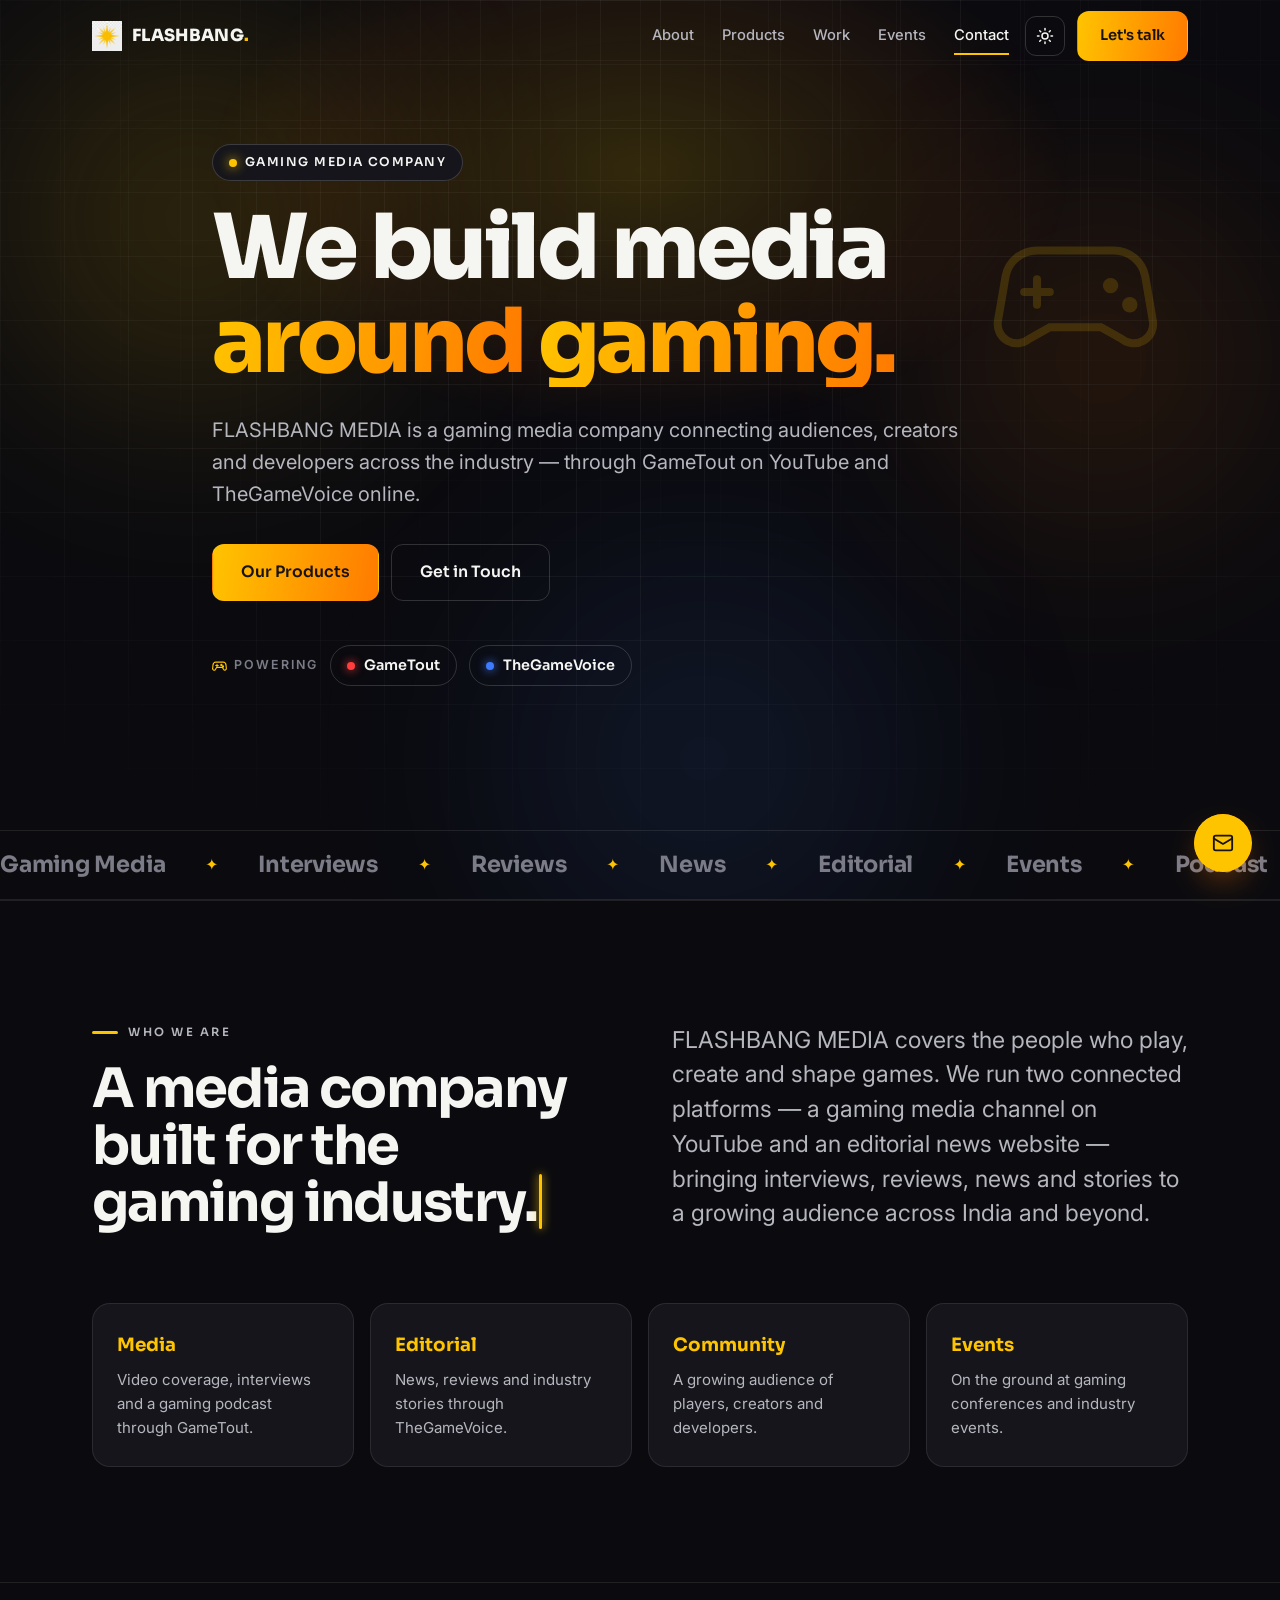
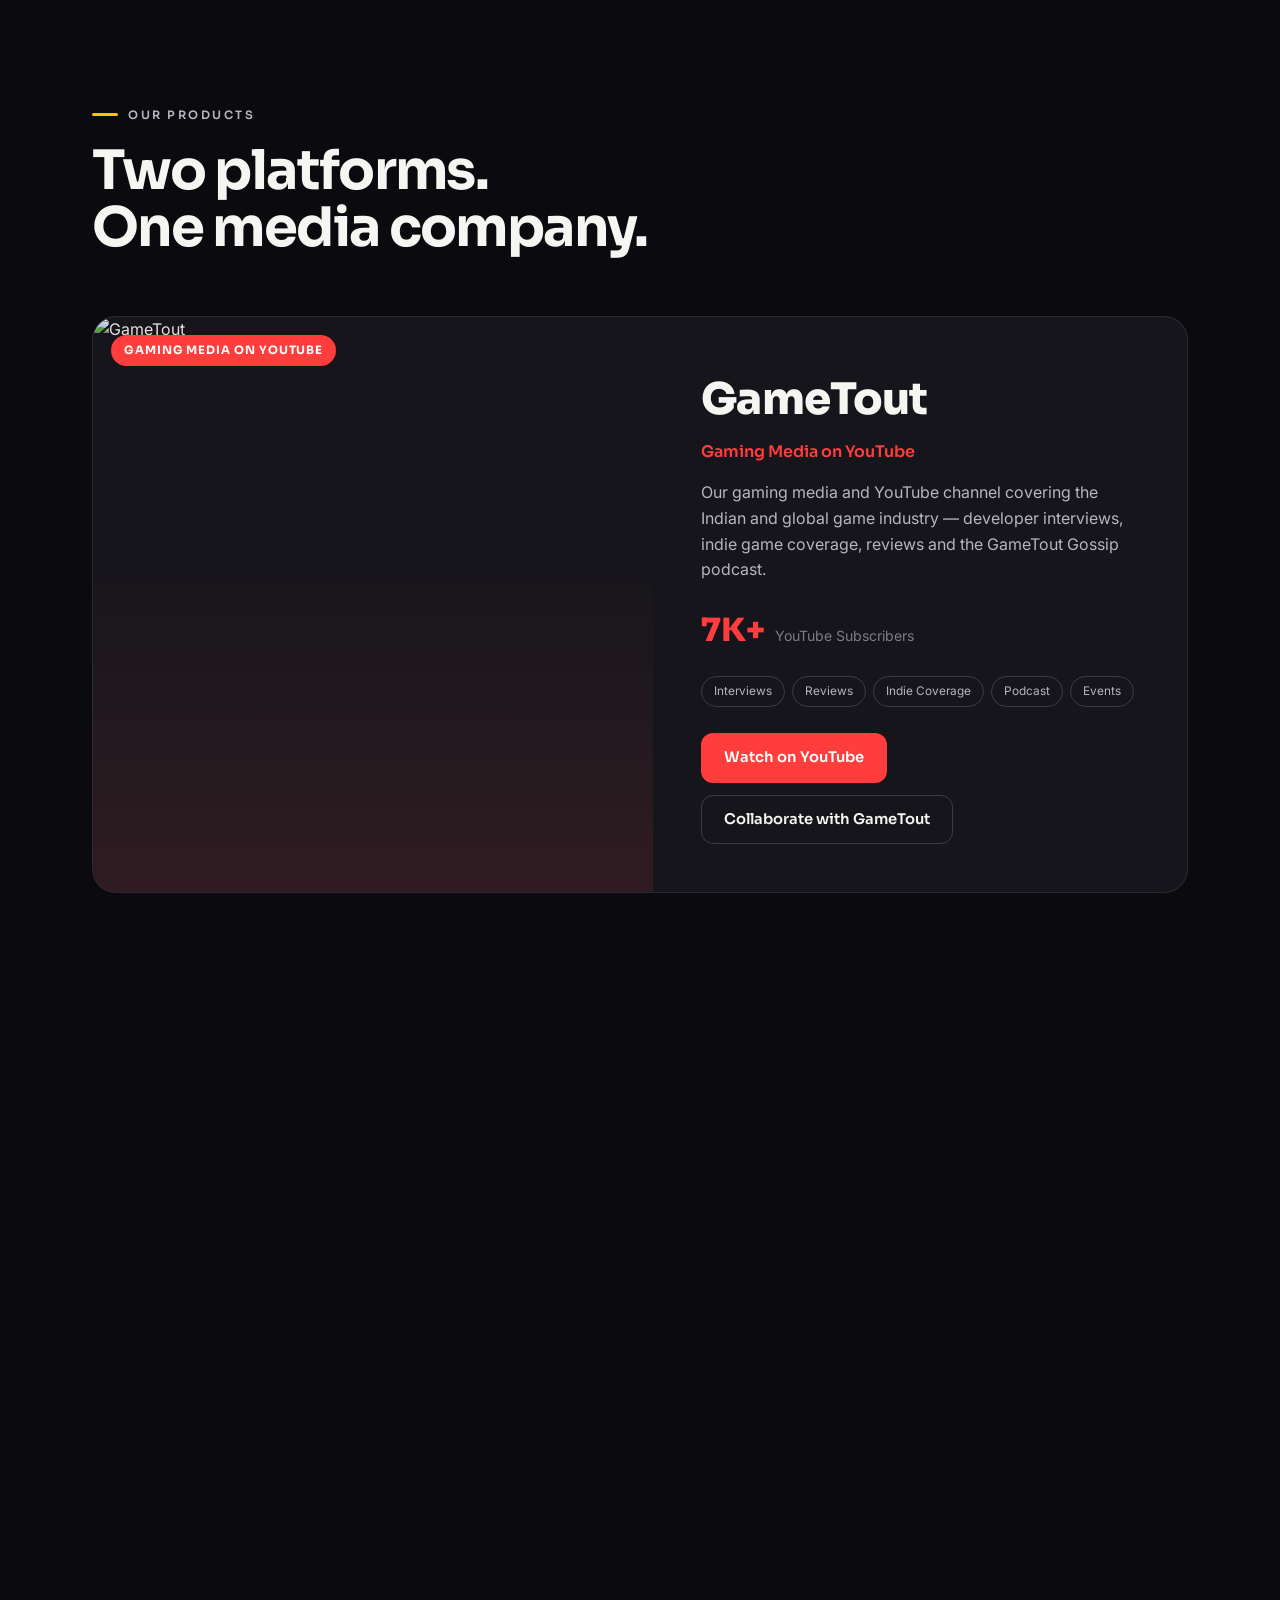
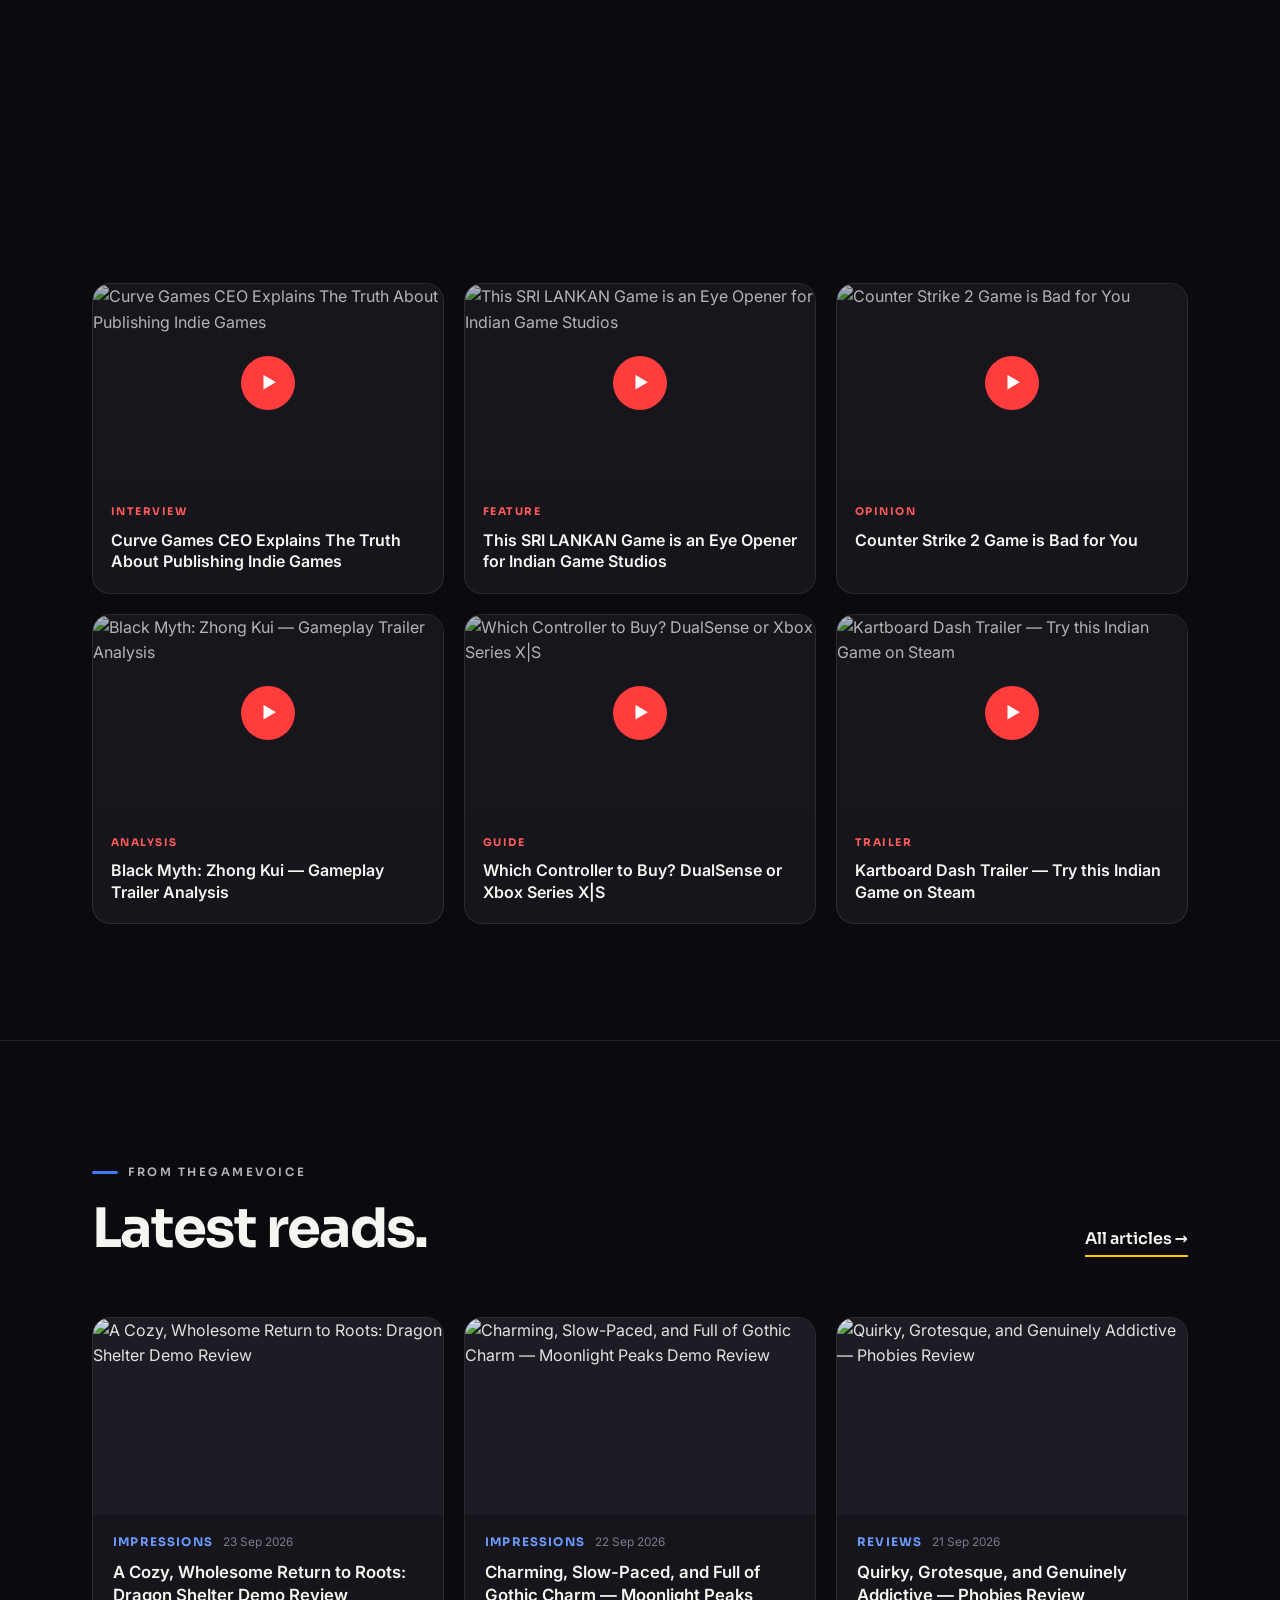
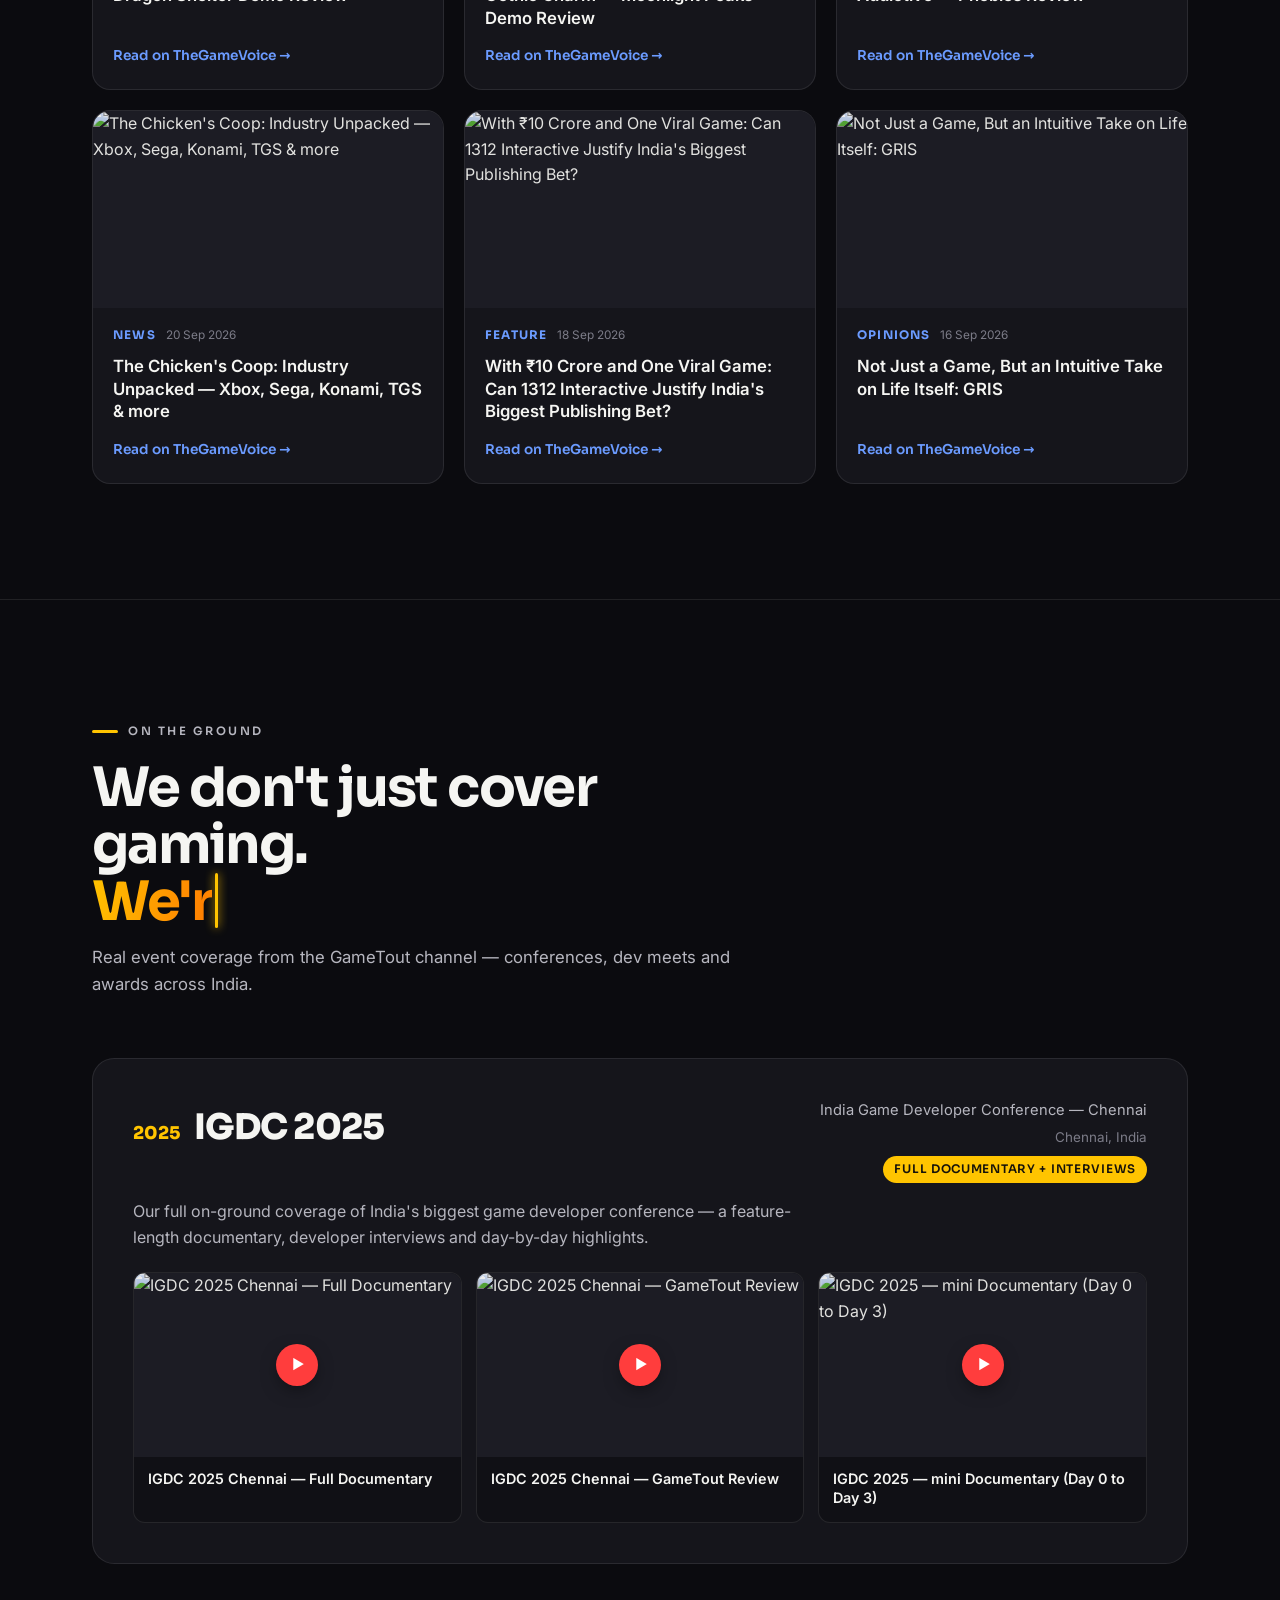
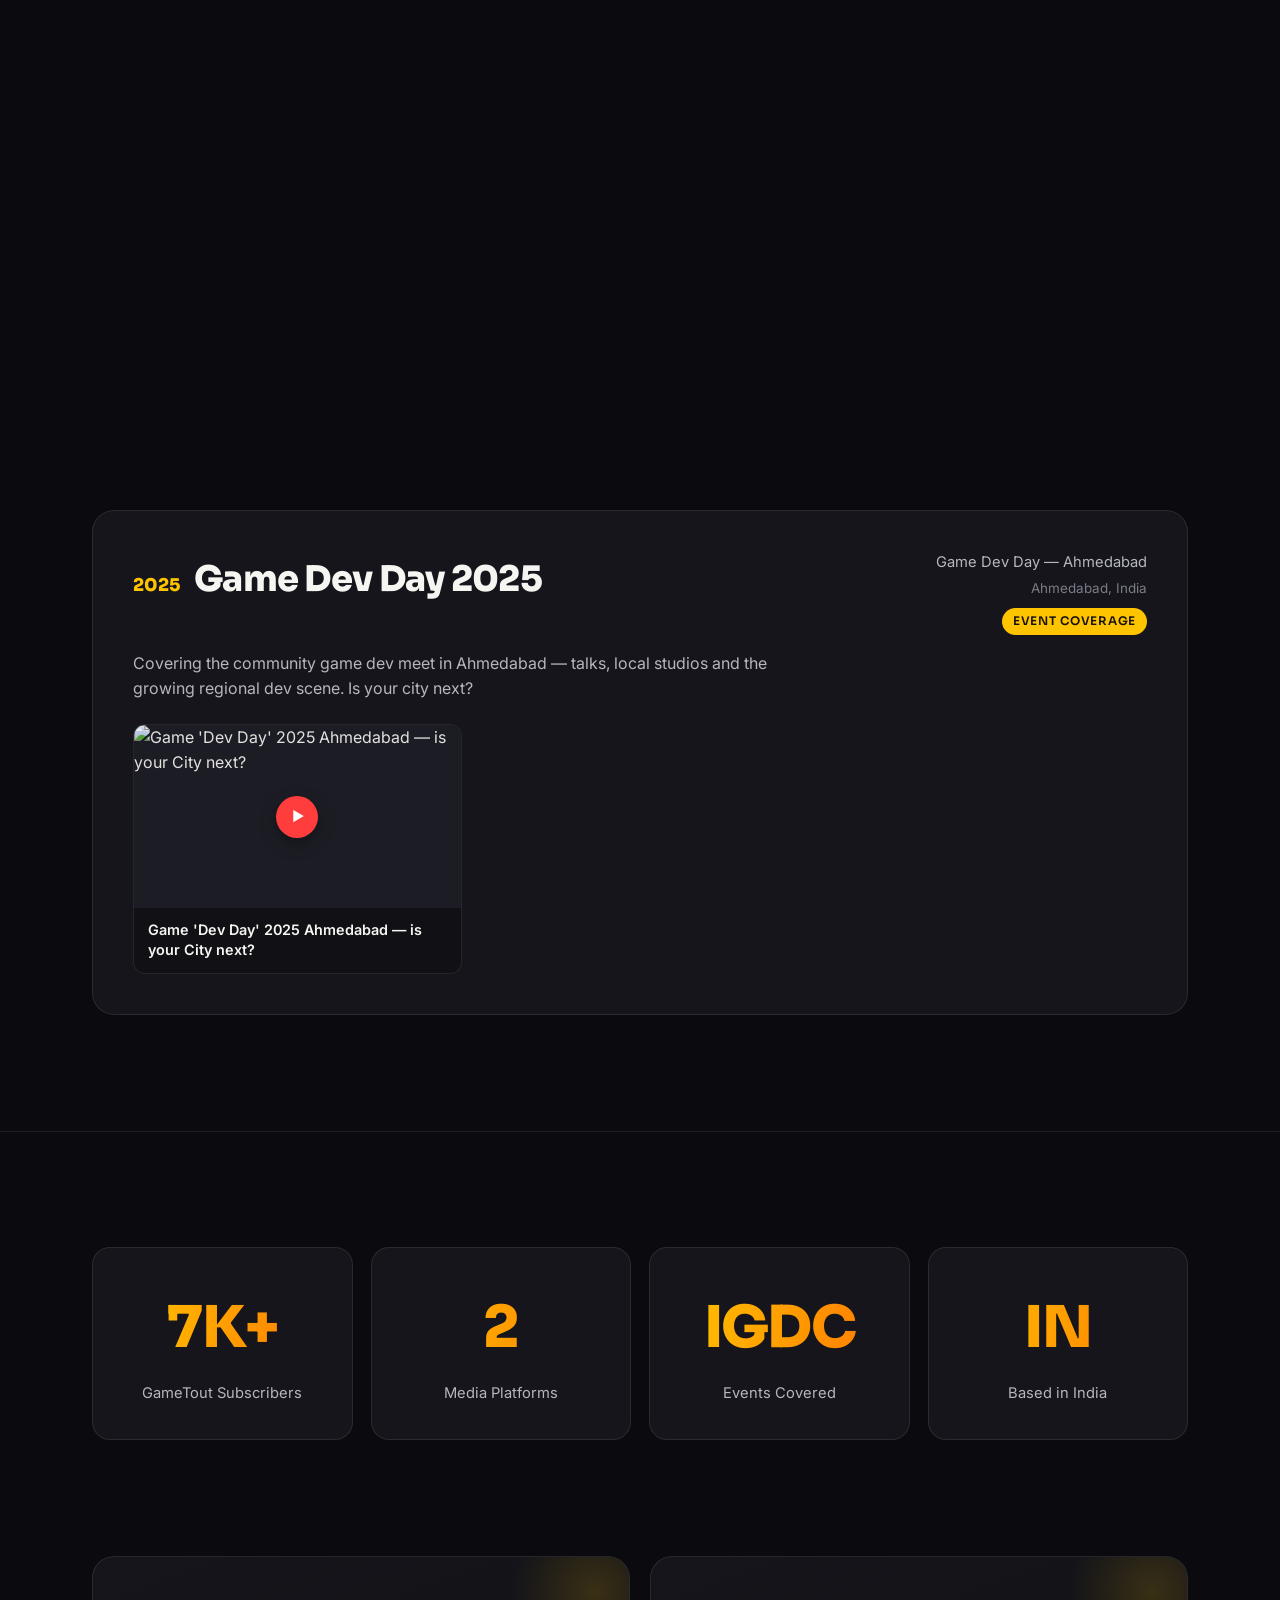
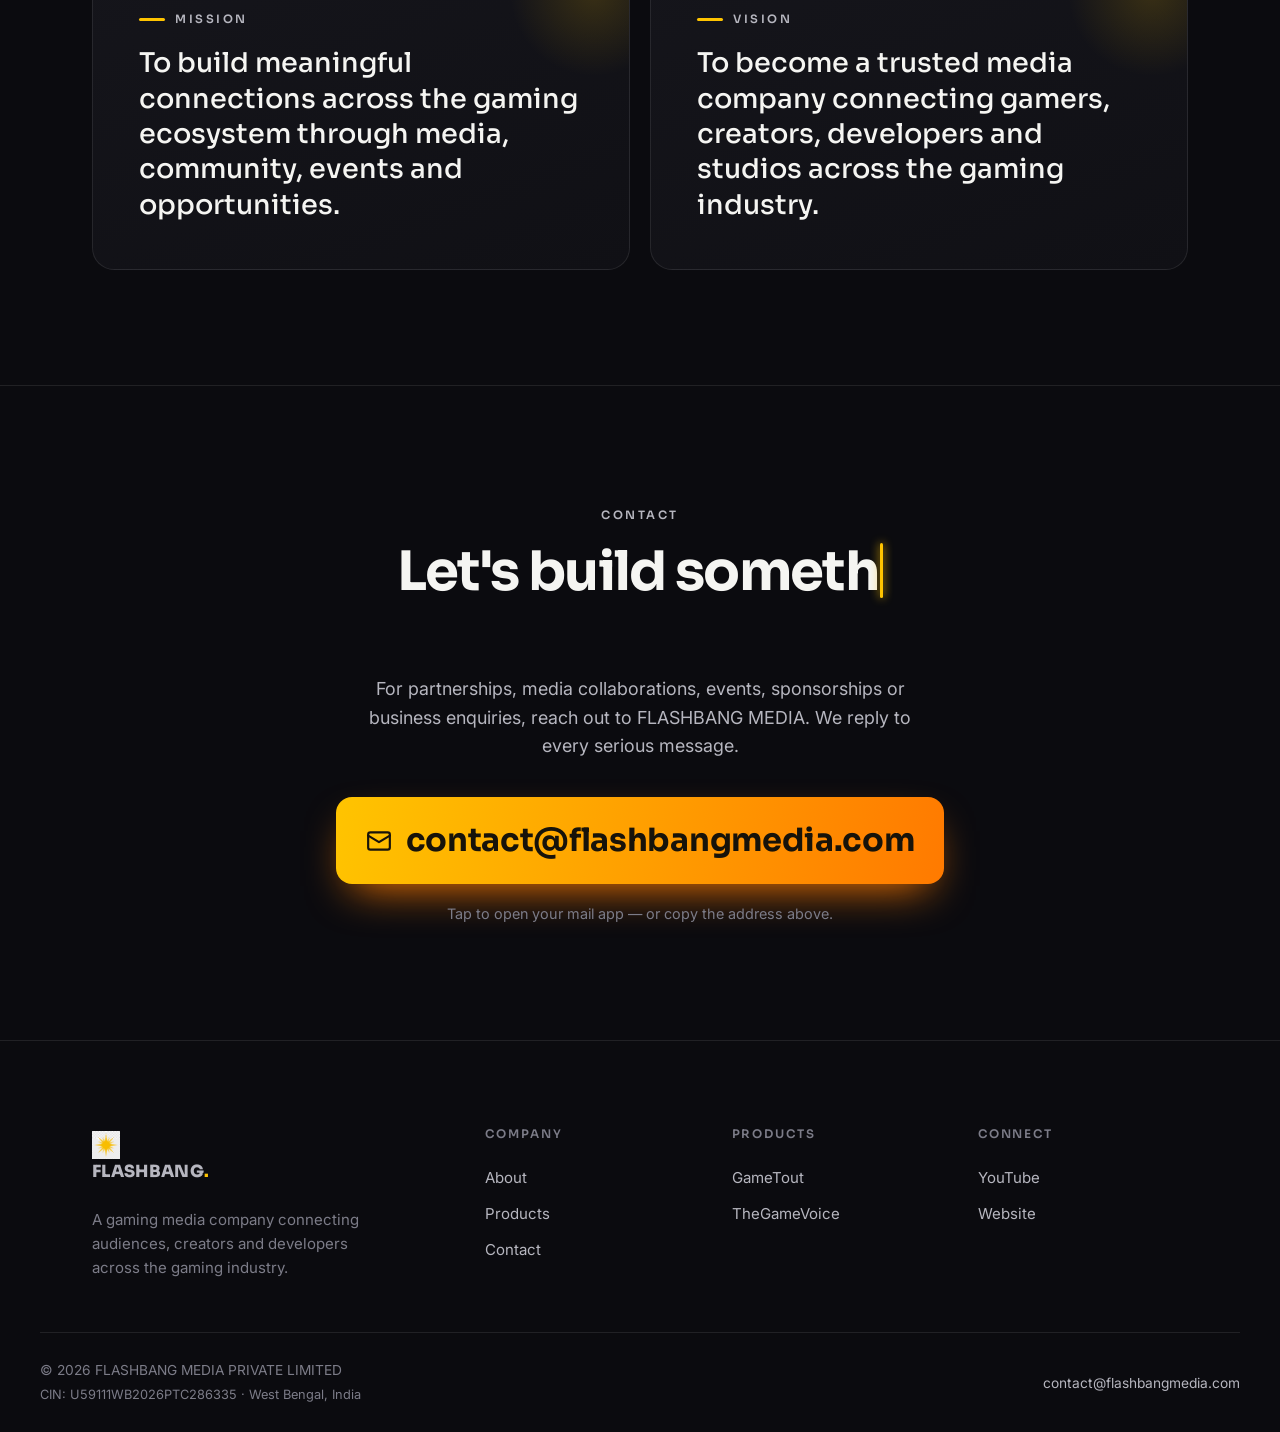
==== index.html @ a6f40d7c "Add cinematic gaming/movie-style scroll effects - Typewriter effect on section headings (retypes on " ====
<!DOCTYPE html>
<html lang="en">
<head>
  <meta charset="UTF-8" />
  <meta name="viewport" content="width=device-width, initial-scale=1.0" />
  <title>FLASHBANG MEDIA — A Gaming Media Company</title>
  <meta name="description" content="FLASHBANG MEDIA is a gaming media company connecting audiences, creators and developers through GameTout on YouTube and TheGameVoice online." />
  <meta name="theme-color" content="#0b0b0f" />
  <link rel="icon" type="image/png" href="assets/img/logo.png" />

  <meta property="og:type" content="website" />
  <meta property="og:site_name" content="FLASHBANG MEDIA" />
  <meta property="og:title" content="FLASHBANG MEDIA — A Gaming Media Company" />
  <meta property="og:description" content="Gaming media through GameTout on YouTube and TheGameVoice online." />
  <meta property="og:image" content="assets/img/hero.jpg" />
  <meta name="twitter:card" content="summary_large_image" />

  <link rel="preconnect" href="https://fonts.googleapis.com" />
  <link rel="preconnect" href="https://fonts.gstatic.com" crossorigin />
  <link href="https://fonts.googleapis.com/css2?family=Sora:wght@400;500;600;700;800&family=Inter:wght@400;500;600&display=swap" rel="stylesheet" />

  <link rel="stylesheet" href="assets/css/style.css" />
  <script>
    (function () {
      try {
        var t = localStorage.getItem("fb-theme") || "dark";
        document.documentElement.setAttribute("data-theme", t);
      } catch (e) { document.documentElement.setAttribute("data-theme", "dark"); }
    })();
  </script>

  <script type="application/ld+json">
  {
    "@context": "https://schema.org",
    "@type": "Organization",
    "name": "FLASHBANG MEDIA PRIVATE LIMITED",
    "alternateName": "FLASHBANG MEDIA",
    "url": "https://flashbangmedia.com",
    "email": "contact@flashbangmedia.com",
    "logo": "assets/img/logo.png",
    "description": "FLASHBANG MEDIA is a gaming media company operating GameTout on YouTube and TheGameVoice online.",
    "sameAs": ["https://www.youtube.com/@GameTout", "https://thegamevoice.com"],
    "address": { "@type": "PostalAddress", "addressRegion": "West Bengal", "addressCountry": "IN" }
  }
  </script>
</head>
<body>
  <a class="skip-link" href="#main">Skip to content</a>

  <!-- Animated aurora background (pure CSS, behind all content) -->
  <div class="bg-fx" aria-hidden="true">
    <span class="bg-fx__blob b1"></span>
    <span class="bg-fx__blob b2"></span>
    <span class="bg-fx__blob b3"></span>
    <span class="bg-fx__grid"></span>
  </div>

  <!-- ===================== NAV ===================== -->
  <header class="nav" id="nav">
    <div class="container nav__inner">
      <a class="brand" href="#top" aria-label="FLASHBANG MEDIA home">
        <img src="assets/img/logo.png" alt="" class="brand__mark" width="30" height="30" />
        <span class="brand__name">FLASHBANG<span class="brand__dot">.</span></span>
      </a>
      <nav class="nav__links" aria-label="Primary">
        <a href="#about">About</a>
        <a href="#products">Products</a>
        <a href="#work">Work</a>
        <a href="#events">Events</a>
        <a href="#contact">Contact</a>
      </nav>
      <div class="nav__right">
        <button class="theme-toggle" id="themeToggle" aria-label="Toggle theme">
          <svg class="icon-moon" viewBox="0 0 24 24" fill="none" stroke="currentColor" stroke-width="2" stroke-linecap="round" stroke-linejoin="round"><path d="M21 12.79A9 9 0 1 1 11.21 3 7 7 0 0 0 21 12.79z"/></svg>
          <svg class="icon-sun" viewBox="0 0 24 24" fill="none" stroke="currentColor" stroke-width="2" stroke-linecap="round" stroke-linejoin="round"><circle cx="12" cy="12" r="4"/><path d="M12 2v2M12 20v2M4.93 4.93l1.41 1.41M17.66 17.66l1.41 1.41M2 12h2M20 12h2M6.34 17.66l-1.41 1.41M19.07 4.93l-1.41 1.41"/></svg>
        </button>
        <a href="#contact" class="btn btn--accent nav__cta">Let's talk</a>
        <button class="nav__toggle" id="navToggle" aria-label="Open menu" aria-expanded="false" aria-controls="mobileMenu">
          <span></span><span></span><span></span>
        </button>
      </div>
    </div>
    <div class="mobile-menu" id="mobileMenu" hidden>
      <a href="#about">About</a>
      <a href="#products">Products</a>
      <a href="#work">Work</a>
      <a href="#events">Events</a>
      <a href="#contact">Contact</a>
      <a href="#contact" class="btn btn--accent">Let's talk</a>
    </div>
  </header>

  <span id="top"></span>
  <main id="main">
    <!-- ===================== HERO ===================== -->
    <section class="hero" id="hero">
      <div class="hero__grid-lines" aria-hidden="true"></div>
      <div class="hero__glow" aria-hidden="true"></div>
      <svg class="hero__pad" viewBox="0 0 64 64" fill="none" aria-hidden="true">
        <path d="M20 22h24a10 10 0 0 1 9.8 8l2.4 14a6 6 0 0 1-9.8 5.6L40 46H24l-6.4 3.6A6 6 0 0 1 7.8 44l2.4-14A10 10 0 0 1 20 22Z" stroke="currentColor" stroke-width="2.5"/>
        <path d="M20 31v8M16 35h8" stroke="currentColor" stroke-width="2.5" stroke-linecap="round"/>
        <circle cx="43" cy="33" r="2.4" fill="currentColor"/>
        <circle cx="49" cy="39" r="2.4" fill="currentColor"/>
      </svg>
      <div class="container hero__content">
        <span class="pill reveal" id="heroKicker"></span>
        <h1 class="hero__title">
          <span id="heroLead"></span> <span class="grad" id="heroAccent"></span>
        </h1>
        <p class="hero__subtitle reveal" id="heroSubtitle"></p>
        <div class="hero__actions reveal">
          <a class="btn btn--accent btn--lg" id="heroPrimary"></a>
          <a class="btn btn--ghost btn--lg" id="heroSecondary"></a>
        </div>
        <div class="hero__logos reveal">
          <span class="hero__logos-label">
            <svg viewBox="0 0 24 24" width="15" height="15" fill="none" stroke="currentColor" stroke-width="1.8" stroke-linecap="round" stroke-linejoin="round" aria-hidden="true"><path d="M6 12h4M8 10v4"/><circle cx="15" cy="11" r="1"/><circle cx="17.5" cy="13.5" r="1"/><path d="M17.5 6.5a5.5 5.5 0 0 1 5 5.4l.4 4.8a2.4 2.4 0 0 1-4.2 1.8L16.5 15h-9l-2.2 3.5A2.4 2.4 0 0 1 1 16.7l.5-4.8a5.5 5.5 0 0 1 5-5.4Z"/></svg>
            Powering</span>
          <span class="hero__logo-chip" data-c="#ff3d3d">GameTout</span>
          <span class="hero__logo-chip" data-c="#3d7bff">TheGameVoice</span>
        </div>
      </div>
      <div class="marquee" id="marquee" aria-hidden="true"></div>
    </section>

    <!-- ===================== ABOUT ===================== -->
    <section class="section about" id="about">
      <div class="container">
        <div class="about__top">
          <div class="reveal">
            <span class="eyebrow">Who we are</span>
            <h2 class="h-lg" id="aboutTitle"></h2>
          </div>
          <p class="about__lead reveal" id="aboutBody"></p>
        </div>
        <div class="about__points" id="aboutPoints"></div>
      </div>
    </section>

    <!-- ===================== PRODUCTS ===================== -->
    <section class="section products" id="products">
      <div class="container">
        <div class="section-head reveal">
          <span class="eyebrow">Our products</span>
          <h2 class="h-lg">Two platforms.<br />One media company.</h2>
        </div>
        <div class="prod-list" id="prodList"></div>
      </div>
    </section>

    <!-- ===================== WORK: VIDEOS ===================== -->
    <section class="section work" id="work">
      <div class="container">
        <div class="section-head section-head--row reveal">
          <div>
            <span class="eyebrow" style="--e:#ff3d3d">From GameTout</span>
            <h2 class="h-lg">On the channel.</h2>
          </div>
          <a class="link-arrow" href="https://www.youtube.com/@GameTout" target="_blank" rel="noopener">All videos →</a>
        </div>
        <div class="video-grid" id="videoGrid"></div>
      </div>
    </section>

    <!-- ===================== WORK: ARTICLES ===================== -->
    <section class="section work work--articles">
      <div class="container">
        <div class="section-head section-head--row reveal">
          <div>
            <span class="eyebrow" style="--e:#3d7bff">From TheGameVoice</span>
            <h2 class="h-lg">Latest reads.</h2>
          </div>
          <a class="link-arrow" href="https://thegamevoice.com" target="_blank" rel="noopener">All articles →</a>
        </div>
        <div class="article-grid" id="articleGrid"></div>
      </div>
    </section>

    <!-- ===================== EVENTS ===================== -->
    <section class="section events" id="events">
      <div class="container">
        <div class="section-head reveal">
          <span class="eyebrow" style="--e:#ffc400">On the ground</span>
          <h2 class="h-lg">We don't just cover gaming.<br /><span class="grad">We're there.</span></h2>
          <p class="section-head__sub">Real event coverage from the GameTout channel — conferences, dev meets and awards across India.</p>
        </div>
        <div class="events__list" id="eventsList"></div>
      </div>
    </section>

    <!-- ===================== STATS ===================== -->
    <section class="section stats" id="stats">
      <div class="container">
        <div class="stats__grid" id="statsGrid"></div>
      </div>
    </section>

    <!-- ===================== MISSION / VISION ===================== -->
    <section class="section mv-sec">
      <div class="container mv">
        <div class="mv__card reveal">
          <span class="eyebrow">Mission</span>
          <p id="mission"></p>
        </div>
        <div class="mv__card reveal">
          <span class="eyebrow">Vision</span>
          <p id="vision"></p>
        </div>
      </div>
    </section>

    <!-- ===================== CONTACT ===================== -->
    <section class="section contact" id="contact">
      <div class="container contact__wrap">
        <div class="reveal">
          <span class="eyebrow">Contact</span>
          <h2 class="h-lg">Let's build something<br />around <span class="grad">gaming.</span></h2>
          <p class="contact__lead">For partnerships, media collaborations, events, sponsorships or business enquiries, reach out to FLASHBANG MEDIA. We reply to every serious message.</p>
          <a class="contact__email-big reveal" id="contactEmailLink" href="mailto:contact@flashbangmedia.com">
            <svg viewBox="0 0 24 24" width="26" height="26" fill="none" stroke="currentColor" stroke-width="2" stroke-linecap="round" stroke-linejoin="round"><rect x="2" y="4" width="20" height="16" rx="2"/><path d="m22 7-10 6L2 7"/></svg>
            <span id="contactEmail"></span>
          </a>
          <p class="contact__hint">Tap to open your mail app — or copy the address above.</p>
        </div>
      </div>
    </section>
  </main>

  <!-- ===================== FOOTER ===================== -->
  <footer class="footer">
    <div class="container footer__grid">
      <div class="footer__col footer__brandcol">
        <a class="brand" href="#top">
          <img src="assets/img/logo.png" alt="" class="brand__mark" width="28" height="28" />
          <span class="brand__name">FLASHBANG<span class="brand__dot">.</span></span>
        </a>
        <p class="footer__desc">A gaming media company connecting audiences, creators and developers across the gaming industry.</p>
      </div>
      <div class="footer__col">
        <h3>Company</h3>
        <a href="#about">About</a>
        <a href="#products">Products</a>
        <a href="#contact">Contact</a>
      </div>
      <div class="footer__col">
        <h3>Products</h3>
        <a href="https://www.youtube.com/@GameTout" target="_blank" rel="noopener">GameTout</a>
        <a href="https://thegamevoice.com" target="_blank" rel="noopener">TheGameVoice</a>
      </div>
      <div class="footer__col">
        <h3>Connect</h3>
        <div id="footerSocial"></div>
      </div>
    </div>
    <div class="container footer__bottom">
      <div>
        <p>&copy; <span id="year"></span> FLASHBANG MEDIA PRIVATE LIMITED</p>
        <p class="footer__cin">CIN: U59111WB2026PTC286335 · West Bengal, India</p>
      </div>
      <div class="footer__legal">
        <a href="mailto:contact@flashbangmedia.com">contact@flashbangmedia.com</a>
      </div>
    </div>
  </footer>

  <!-- ===================== FLOATING CONTACT BUTTON ===================== -->
  <a href="mailto:contact@flashbangmedia.com" class="fab" id="fab" aria-label="Email FLASHBANG MEDIA">
    <span class="fab__pulse" aria-hidden="true"></span>
    <svg class="fab__icon" viewBox="0 0 24 24" width="22" height="22" fill="none" stroke="currentColor" stroke-width="2" stroke-linecap="round" stroke-linejoin="round"><rect x="2" y="4" width="20" height="16" rx="2"/><path d="m22 7-10 6L2 7"/></svg>
    <span class="fab__label">Contact us</span>
  </a>

  <script src="data/content.js"></script>
  <script src="assets/js/main.js"></script>
  <script src="assets/js/feeds.js"></script>
</body>
</html>
---- assets/css/style.css ----
/* ===================================================================
   FLASHBANG MEDIA — Redesign
   Modern gaming media company. Dark-first + light mode.
   =================================================================== */

:root {
  --accent: #ffc400;
  --accent-2: #ff7a00;
  --accent-ink: #17130a;

  /* Dark (default) */
  --bg: #0b0b0f;
  --bg-2: #101015;
  --surface: #15151b;
  --surface-2: #1c1c24;
  --text: #f5f5f2;
  --text-2: #b6b6bf;
  --muted: #7c7c88;
  --line: rgba(255, 255, 255, 0.09);
  --line-2: rgba(255, 255, 255, 0.16);
  --shadow: 0 30px 70px -35px rgba(0, 0, 0, 0.85);
  --card-img: brightness(0.92);

  --f-display: "Sora", system-ui, sans-serif;
  --f-body: "Inter", system-ui, sans-serif;
  --maxw: 1200px;
  --pad: clamp(18px, 5vw, 52px);
  --r: 18px;
  --nav-h: 72px;
  --ease: cubic-bezier(0.22, 1, 0.36, 1);
}

[data-theme="light"] {
  --bg: #ffffff;
  --bg-2: #f7f6f1;
  --surface: #ffffff;
  --surface-2: #f4f2ec;
  --text: #12120f;
  --text-2: #4c4c47;
  --muted: #86867d;
  --line: rgba(18, 18, 15, 0.10);
  --line-2: rgba(18, 18, 15, 0.18);
  --shadow: 0 30px 60px -34px rgba(18, 18, 15, 0.28);
  --card-img: none;
  --accent-ink: #17130a;
}

* { margin: 0; padding: 0; box-sizing: border-box; }
html { scroll-behavior: smooth; scroll-padding-top: var(--nav-h); }

/* Fixed-nav anchor offset: every in-page target clears the navbar so its
   heading is never hidden underneath the fixed header. Permanent fix. */
:target { scroll-margin-top: var(--nav-h); }
#top, #hero, #about, #products, #work, #events, #stats, #contact {
  scroll-margin-top: var(--nav-h);
}
body {
  background: var(--bg); color: var(--text); font-family: var(--f-body);
  line-height: 1.6; -webkit-font-smoothing: antialiased; overflow-x: hidden;
  transition: background .4s var(--ease), color .4s var(--ease);
}
img { max-width: 100%; display: block; }
a { color: inherit; text-decoration: none; }
.container { max-width: var(--maxw); margin: 0 auto; padding-inline: var(--pad); }

.grad { background: linear-gradient(100deg, var(--accent), var(--accent-2)); -webkit-background-clip: text; background-clip: text; color: transparent; }
.muted { color: var(--muted); }

.skip-link { position: absolute; left: -999px; top: 0; z-index: 300; background: var(--accent); color: var(--accent-ink); padding: 10px 16px; border-radius: 0 0 8px 0; font-weight: 600; }
.skip-link:focus { left: 0; }

/* ---------- Type helpers ---------- */
.eyebrow {
  --e: var(--accent);
  display: inline-flex; align-items: center; gap: 10px;
  font-family: var(--f-display); font-size: .72rem; letter-spacing: .22em;
  text-transform: uppercase; color: var(--text-2); font-weight: 600; margin-bottom: 18px;
}
.eyebrow::before { content: ""; width: 26px; height: 3px; border-radius: 3px; background: var(--e); }

.h-lg { font-family: var(--f-display); font-weight: 700; font-size: clamp(1.9rem, 5vw, 3.4rem); line-height: 1.05; letter-spacing: -0.03em; }
.pill {
  display: inline-flex; align-items: center; gap: 8px; font-family: var(--f-display);
  font-size: .76rem; letter-spacing: .12em; text-transform: uppercase; font-weight: 600;
  color: var(--text); background: var(--surface); border: 1px solid var(--line-2);
  padding: 8px 16px; border-radius: 100px;
}
.pill::before { content: ""; width: 8px; height: 8px; border-radius: 50%; background: var(--accent); box-shadow: 0 0 12px var(--accent); }

.section { padding: clamp(64px, 9vw, 130px) 0; position: relative; }
.section-head { max-width: 720px; margin-bottom: clamp(36px, 5vw, 60px); }
.section-head--row { max-width: none; display: flex; justify-content: space-between; align-items: flex-end; gap: 24px; flex-wrap: wrap; }
.link-arrow { font-family: var(--f-display); font-weight: 600; color: var(--text); border-bottom: 2px solid var(--accent); padding-bottom: 3px; transition: gap .25s, color .25s; }
.link-arrow:hover { color: var(--accent); }

/* ---------- Buttons ---------- */
.btn {
  display: inline-flex; align-items: center; justify-content: center; gap: 8px;
  font-family: var(--f-display); font-weight: 600; font-size: .92rem;
  padding: 12px 22px; border-radius: 12px; cursor: pointer; border: 1px solid transparent;
  transition: transform .25s var(--ease), background .25s, color .25s, border-color .25s, box-shadow .25s;
}
.btn--lg { padding: 15px 28px; font-size: .98rem; }
.btn--accent { background: linear-gradient(100deg, var(--accent), var(--accent-2)); color: var(--accent-ink); }
.btn--accent:hover { transform: translateY(-2px); box-shadow: 0 14px 34px -12px var(--accent-2); }
.btn--ghost { background: transparent; color: var(--text); border-color: var(--line-2); }
.btn--ghost:hover { border-color: var(--text); transform: translateY(-2px); }
.btn--full { width: 100%; }

/* ---------- Nav ---------- */
.nav { position: fixed; inset: 0 0 auto 0; z-index: 100; border-bottom: 1px solid transparent; transition: background .35s, border-color .35s, backdrop-filter .35s; }
.nav.scrolled { background: color-mix(in srgb, var(--bg) 78%, transparent); backdrop-filter: blur(14px); border-bottom-color: var(--line); }
.nav__inner { display: flex; align-items: center; justify-content: space-between; height: 72px; gap: 16px; }
.brand { display: flex; align-items: center; gap: 10px; }
.brand__mark { }
.brand__name { font-family: var(--f-display); font-weight: 800; letter-spacing: .02em; font-size: 1.05rem; }
.brand__dot { color: var(--accent); }
.nav__links { display: flex; gap: 28px; margin-left: auto; }
.nav__links a { font-size: .92rem; color: var(--text-2); font-weight: 500; position: relative; padding: 4px 0; transition: color .2s; }
.nav__links a::after { content: ""; position: absolute; left: 0; bottom: -3px; width: 0; height: 2px; background: var(--accent); transition: width .28s var(--ease); }
.nav__links a:hover, .nav__links a.active { color: var(--text); }
.nav__links a:hover::after, .nav__links a.active::after { width: 100%; }
.nav__right { display: flex; align-items: center; gap: 12px; }
.theme-toggle { width: 40px; height: 40px; border-radius: 11px; border: 1px solid var(--line-2); background: transparent; color: var(--text); cursor: pointer; display: grid; place-items: center; transition: border-color .2s, background .2s; }
.theme-toggle:hover { border-color: var(--text); }
.theme-toggle svg { width: 18px; height: 18px; }
.theme-toggle .icon-sun { display: none; }
[data-theme="dark"] .theme-toggle .icon-sun { display: block; }
[data-theme="dark"] .theme-toggle .icon-moon { display: none; }
.nav__toggle { display: none; flex-direction: column; gap: 5px; background: none; border: 0; cursor: pointer; padding: 8px; }
.nav__toggle span { width: 24px; height: 2px; background: var(--text); transition: .3s var(--ease); }
.nav__toggle[aria-expanded="true"] span:nth-child(1) { transform: translateY(7px) rotate(45deg); }
.nav__toggle[aria-expanded="true"] span:nth-child(2) { opacity: 0; }
.nav__toggle[aria-expanded="true"] span:nth-child(3) { transform: translateY(-7px) rotate(-45deg); }
.mobile-menu { display: flex; flex-direction: column; gap: 2px; padding: 12px var(--pad) 24px; background: var(--bg); border-bottom: 1px solid var(--line); }
.mobile-menu[hidden] { display: none; }
.mobile-menu a { padding: 13px 0; font-size: 1.05rem; border-bottom: 1px solid var(--line); }
.mobile-menu a:last-child { border: 0; margin-top: 12px; }

/* ---------- Hero ---------- */
.hero { position: relative; min-height: 100svh; display: flex; flex-direction: column; justify-content: center; overflow: hidden; padding-top: 72px; }
.hero__grid-lines {
  position: absolute; inset: 0; pointer-events: none; opacity: .5;
  background-image: linear-gradient(var(--line) 1px, transparent 1px), linear-gradient(90deg, var(--line) 1px, transparent 1px);
  background-size: 64px 64px; mask-image: radial-gradient(ellipse 80% 60% at 50% 40%, #000 40%, transparent 100%);
}
.hero__glow { position: absolute; top: -20%; left: 50%; transform: translateX(-50%); width: 90vw; height: 60vw; max-height: 700px; pointer-events: none;
  background: radial-gradient(closest-side, rgba(255,196,0,.16), rgba(255,122,0,.06) 55%, transparent 75%); }
/* Minimal floating game controller motif */
.hero__pad { position: absolute; top: 20%; right: clamp(4%, 8vw, 12%); width: clamp(120px, 16vw, 240px); height: auto; color: var(--accent); opacity: .16; pointer-events: none; z-index: 1; animation: pad-float 6s ease-in-out infinite; }
@keyframes pad-float { 0%,100% { transform: translateY(0) rotate(-8deg); } 50% { transform: translateY(-16px) rotate(-4deg); } }
@media (max-width: 720px) { .hero__pad { top: 8%; right: -6%; opacity: .1; } }
.hero__content { position: relative; z-index: 2; padding-block: clamp(40px, 8vh, 90px); max-width: 960px; }
.hero__title { font-family: var(--f-display); font-weight: 800; font-size: clamp(2.6rem, 8vw, 5.6rem); line-height: 1; letter-spacing: -0.04em; margin: 22px 0 24px; }
.hero__subtitle { font-size: clamp(1.02rem, 1.6vw, 1.25rem); color: var(--text-2); max-width: 60ch; }
.hero__actions { display: flex; gap: 12px; margin-top: 34px; flex-wrap: wrap; }
.hero__logos { display: flex; align-items: center; gap: 12px; margin-top: 44px; flex-wrap: wrap; }
.hero__logos-label { display: inline-flex; align-items: center; gap: 7px; font-size: .78rem; letter-spacing: .16em; text-transform: uppercase; color: var(--muted); font-weight: 600; }
.hero__logos-label svg { color: var(--accent); }
.hero__logo-chip { font-family: var(--f-display); font-weight: 600; font-size: .9rem; padding: 8px 16px; border-radius: 100px; border: 1px solid var(--line-2); position: relative; }
.hero__logo-chip::before { content: ""; display: inline-block; width: 8px; height: 8px; border-radius: 50%; background: var(--c, var(--accent)); margin-right: 9px; box-shadow: 0 0 10px var(--c); }
.hero__logo-chip[data-c="#ff3d3d"] { --c: #ff3d3d; }
.hero__logo-chip[data-c="#3d7bff"] { --c: #3d7bff; }

/* Marquee */
.marquee { position: relative; z-index: 2; overflow: hidden; border-top: 1px solid var(--line); border-bottom: 1px solid var(--line); padding: 16px 0; margin-top: auto; }
.marquee__track { display: inline-flex; gap: 40px; white-space: nowrap; animation: marquee 28s linear infinite; }
.marquee__track span { font-family: var(--f-display); font-weight: 700; font-size: clamp(1rem, 2vw, 1.4rem); color: var(--muted); letter-spacing: -0.01em; display: inline-flex; align-items: center; gap: 40px; }
.marquee__track span::after { content: "✦"; color: var(--accent); font-size: .7em; }
@keyframes marquee { to { transform: translateX(-50%); } }

/* ---------- About ---------- */
.about { background: var(--bg-2); border-top: 1px solid var(--line); }
.about__top { display: grid; grid-template-columns: 1fr 1fr; gap: clamp(28px, 5vw, 72px); align-items: end; margin-bottom: clamp(40px, 6vw, 72px); }
.about__lead { font-size: clamp(1.1rem, 2vw, 1.45rem); line-height: 1.5; color: var(--text-2); }
.about__points { display: grid; grid-template-columns: repeat(4, 1fr); gap: 16px; }
.point { border: 1px solid var(--line); border-radius: var(--r); padding: 26px 24px; background: var(--surface); transition: transform .35s var(--ease), border-color .35s; }
.point:hover { transform: translateY(-5px); border-color: var(--accent); }
.point__k { font-family: var(--f-display); font-weight: 700; font-size: 1.15rem; margin-bottom: 8px; }
.point__k span { color: var(--accent); }
.point__v { color: var(--text-2); font-size: .94rem; }

/* ---------- Products ---------- */
.prod-list { display: flex; flex-direction: column; gap: 22px; }
.prod {
  --c: var(--accent);
  display: grid; grid-template-columns: 1.05fr 1fr; gap: 0;
  border: 1px solid var(--line); border-radius: calc(var(--r) + 6px); overflow: hidden;
  background: var(--surface); transition: border-color .4s, box-shadow .4s, transform .4s var(--ease);
}
.prod:hover { border-color: color-mix(in srgb, var(--c) 60%, var(--line)); box-shadow: var(--shadow); transform: translateY(-4px); }
.prod:nth-child(even) { grid-template-columns: 1fr 1.05fr; }
.prod:nth-child(even) .prod__media { order: 2; }
.prod__media { position: relative; min-height: 340px; overflow: hidden; }
.prod__media img { position: absolute; inset: 0; width: 100%; height: 100%; object-fit: cover; filter: var(--card-img); transition: transform .7s var(--ease); }
.prod:hover .prod__media img { transform: scale(1.05); }
.prod__media::after { content: ""; position: absolute; inset: 0; background: linear-gradient(180deg, transparent 40%, color-mix(in srgb, var(--c) 22%, transparent)); mix-blend-mode: screen; opacity: .5; }
.prod__badge { position: absolute; top: 18px; left: 18px; z-index: 2; font-family: var(--f-display); font-weight: 700; font-size: .72rem; letter-spacing: .08em; text-transform: uppercase; color: #fff; background: var(--c); padding: 6px 13px; border-radius: 100px; }
.prod__body { padding: clamp(28px, 4vw, 48px); display: flex; flex-direction: column; justify-content: center; }
.prod__name { font-family: var(--f-display); font-weight: 800; font-size: clamp(1.9rem, 3.4vw, 2.8rem); letter-spacing: -0.02em; }
.prod__tagline { color: var(--c); font-weight: 600; font-family: var(--f-display); margin: 4px 0 16px; }
.prod__desc { color: var(--text-2); margin-bottom: 22px; }
.prod__metric { display: flex; align-items: baseline; gap: 10px; margin-bottom: 20px; }
.prod__metric b { font-family: var(--f-display); font-weight: 800; font-size: 2rem; color: var(--c); }
.prod__metric span { color: var(--muted); font-size: .88rem; }
.prod__tags { display: flex; flex-wrap: wrap; gap: 7px; margin-bottom: 26px; }
.prod__tags span { font-size: .74rem; color: var(--text-2); border: 1px solid var(--line-2); padding: 5px 12px; border-radius: 100px; }
.prod__actions { display: flex; gap: 12px; flex-wrap: wrap; }
.prod__actions .btn--accent { background: var(--c); color: #fff; }
.prod__actions .btn--accent:hover { box-shadow: 0 14px 34px -12px var(--c); }

/* ---------- Work: videos ---------- */
.video-grid { display: grid; grid-template-columns: repeat(3, 1fr); gap: 20px; }
.video-card { border: 1px solid var(--line); border-radius: var(--r); overflow: hidden; background: var(--surface); transition: transform .3s var(--ease), border-color .3s, box-shadow .3s; }
.video-card:hover { transform: translateY(-5px); border-color: var(--line-2); box-shadow: var(--shadow); }
.video-card__thumb { position: relative; aspect-ratio: 16/9; overflow: hidden; background: var(--surface-2); }
.video-card__thumb img { width: 100%; height: 100%; object-fit: cover; filter: var(--card-img); transition: transform .5s var(--ease); }
.video-card:hover .video-card__thumb img { transform: scale(1.06); }
.video-card__play { position: absolute; inset: 0; display: grid; place-items: center; background: rgba(0,0,0,.2); transition: background .3s; }
.video-card:hover .video-card__play { background: rgba(0,0,0,.08); }
.video-card__play span { width: 54px; height: 54px; border-radius: 50%; background: #ff3d3d; color: #fff; display: grid; place-items: center; font-size: 1rem; padding-left: 3px; transition: transform .3s var(--ease); }
.video-card:hover .video-card__play span { transform: scale(1.12); }
.video-card__body { padding: 16px 18px 20px; }
.video-card__cat { font-family: var(--f-display); font-size: .66rem; letter-spacing: .14em; text-transform: uppercase; color: #ff5a5a; font-weight: 700; }
.video-card__title { font-weight: 600; margin-top: 7px; font-size: 1rem; line-height: 1.35; }

/* ---------- Work: articles ---------- */
.work--articles { background: var(--bg-2); border-block: 1px solid var(--line); }
.article-grid { display: grid; grid-template-columns: repeat(3, 1fr); gap: 20px; }
.article-card { border: 1px solid var(--line); border-radius: var(--r); overflow: hidden; background: var(--surface); transition: transform .3s var(--ease), border-color .3s, box-shadow .3s; display: flex; flex-direction: column; }
.article-card:hover { transform: translateY(-5px); border-color: var(--line-2); box-shadow: var(--shadow); }
.article-card__thumb { aspect-ratio: 16/9; overflow: hidden; background: var(--surface-2); }
.article-card__thumb img { width: 100%; height: 100%; object-fit: cover; filter: var(--card-img); transition: transform .5s var(--ease); }
.article-card:hover .article-card__thumb img { transform: scale(1.05); }
.article-card__body { padding: 18px 20px 22px; display: flex; flex-direction: column; flex: 1; }
.article-card__meta { display: flex; align-items: center; gap: 10px; font-size: .74rem; margin-bottom: 10px; }
.article-card__cat { font-family: var(--f-display); font-weight: 700; letter-spacing: .1em; text-transform: uppercase; color: #6b9bff; }
.article-card__date { color: var(--muted); }
.article-card__title { font-weight: 600; font-size: 1.05rem; line-height: 1.35; }
.article-card__more { margin-top: auto; padding-top: 16px; font-family: var(--f-display); font-weight: 600; font-size: .85rem; color: #6b9bff; }

.article-card__thumb--empty { background: linear-gradient(135deg, var(--surface-2), var(--bg-2)); position: relative; }
.article-card__thumb--empty::after { content: "TheGameVoice"; position: absolute; inset: 0; display: grid; place-items: center; font-family: var(--f-display); font-weight: 700; color: var(--muted); font-size: .9rem; letter-spacing: .04em; }

/* ---------- Live dot (shown when feeds refresh) ---------- */
.live-dot { width: 8px; height: 8px; border-radius: 50%; background: #37d67a; position: relative; }
.live-dot::after { content: ""; position: absolute; inset: 0; border-radius: 50%; background: #37d67a; animation: live-pulse 1.8s var(--ease) infinite; }
@keyframes live-pulse { 0% { transform: scale(1); opacity: .7; } 70%,100% { transform: scale(2.6); opacity: 0; } }
.section-head__sub { color: var(--text-2); font-size: 1.05rem; margin-top: 14px; max-width: 60ch; }

/* ---------- Events ---------- */
.events__list { display: flex; flex-direction: column; gap: 20px; }
.event { border: 1px solid var(--line); border-radius: calc(var(--r) + 4px); padding: clamp(24px, 3.5vw, 40px); background: var(--surface); transition: border-color .35s, box-shadow .35s; }
.event:hover { border-color: var(--line-2); box-shadow: var(--shadow); }
.event__head { display: flex; justify-content: space-between; align-items: flex-start; gap: 20px; flex-wrap: wrap; }
.event__id { display: flex; align-items: baseline; gap: 14px; }
.event__year { font-family: var(--f-display); font-weight: 800; font-size: 1.1rem; color: var(--accent); }
.event__name { font-family: var(--f-display); font-weight: 800; font-size: clamp(1.5rem, 3vw, 2.2rem); letter-spacing: -0.02em; }
.event__meta { display: flex; flex-direction: column; align-items: flex-end; gap: 4px; text-align: right; }
.event__full { color: var(--text-2); font-size: .92rem; }
.event__loc { color: var(--muted); font-size: .84rem; }
.event__role { font-family: var(--f-display); font-weight: 600; font-size: .74rem; letter-spacing: .06em; text-transform: uppercase; color: var(--accent-ink); background: var(--accent); padding: 4px 11px; border-radius: 100px; margin-top: 4px; }
.event__desc { color: var(--text-2); margin: 16px 0 22px; max-width: 68ch; }
.ev-clips { display: grid; grid-template-columns: repeat(3, 1fr); gap: 14px; }
.ev-clip { display: block; border-radius: 12px; overflow: hidden; border: 1px solid var(--line); background: var(--bg-2); transition: transform .3s var(--ease), border-color .3s; }
.ev-clip:hover { transform: translateY(-4px); border-color: var(--accent); }
.ev-clip__thumb { position: relative; aspect-ratio: 16/9; overflow: hidden; background: var(--surface-2); }
.ev-clip__thumb img { width: 100%; height: 100%; object-fit: cover; filter: var(--card-img); transition: transform .5s var(--ease); }
.ev-clip:hover .ev-clip__thumb img { transform: scale(1.07); }
.ev-clip__play { position: absolute; left: 50%; top: 50%; transform: translate(-50%,-50%); width: 42px; height: 42px; border-radius: 50%; background: #ff3d3d; color: #fff; display: grid; place-items: center; font-size: .85rem; padding-left: 2px; box-shadow: 0 6px 18px -4px rgba(0,0,0,.5); }
.ev-clip__title { display: block; padding: 12px 14px 14px; font-weight: 600; font-size: .9rem; line-height: 1.35; }

/* ---------- Stats ---------- */
.stats__grid { display: grid; grid-template-columns: repeat(4, 1fr); gap: 18px; }
.stat { border: 1px solid var(--line); border-radius: var(--r); padding: 34px 28px; background: var(--surface); text-align: center; transition: border-color .3s, transform .3s var(--ease); }
.stat:hover { border-color: var(--accent); transform: translateY(-4px); }
.stat__value { font-family: var(--f-display); font-weight: 800; font-size: clamp(2.4rem, 5vw, 3.6rem); letter-spacing: -0.03em; background: linear-gradient(100deg, var(--accent), var(--accent-2)); -webkit-background-clip: text; background-clip: text; color: transparent; }
.stat__label { color: var(--text-2); margin-top: 8px; font-size: .92rem; }

/* ---------- Mission / Vision ---------- */
.mv-sec { padding-top: 0; }
.mv { display: grid; grid-template-columns: 1fr 1fr; gap: 20px; }
.mv__card { border: 1px solid var(--line); border-radius: calc(var(--r) + 4px); padding: clamp(28px, 4vw, 46px); background: linear-gradient(160deg, var(--surface), var(--bg-2)); position: relative; overflow: hidden; }
.mv__card::before { content: ""; position: absolute; top: -50px; right: -50px; width: 170px; height: 170px; background: radial-gradient(circle, rgba(255,196,0,.16), transparent 70%); }
.mv__card p { font-family: var(--f-display); font-weight: 500; font-size: clamp(1.2rem, 2.4vw, 1.7rem); line-height: 1.3; position: relative; }

/* ---------- Contact ---------- */
.contact { background: var(--bg-2); border-top: 1px solid var(--line); text-align: center; }
.contact__wrap { max-width: 780px; margin: 0 auto; display: flex; flex-direction: column; align-items: center; }
.contact .eyebrow::before { display: none; }
.contact .eyebrow { justify-content: center; }
.contact__lead { color: var(--text-2); font-size: 1.12rem; margin: 18px auto 0; max-width: 52ch; }
.contact__email-big {
  display: inline-flex; align-items: center; gap: 14px; margin-top: 36px;
  font-family: var(--f-display); font-weight: 700; font-size: clamp(1.15rem, 3.6vw, 2rem);
  letter-spacing: -0.01em; color: var(--accent-ink);
  background: linear-gradient(100deg, var(--accent), var(--accent-2));
  padding: 18px 30px; border-radius: 16px;
  box-shadow: 0 18px 44px -16px var(--accent-2);
  transition: transform .3s var(--ease), box-shadow .3s;
  word-break: break-word;
}
.contact__email-big:hover { transform: translateY(-3px) scale(1.02); box-shadow: 0 26px 56px -16px var(--accent-2); }
.contact__email-big svg { flex: 0 0 auto; }
.contact__hint { color: var(--muted); font-size: .9rem; margin-top: 18px; }

/* ---------- Footer ---------- */
.footer { background: var(--bg); border-top: 1px solid var(--line); padding-top: clamp(54px, 7vw, 84px); }
.footer__grid { display: grid; grid-template-columns: 1.7fr 1fr 1fr 1fr; gap: 36px; padding-bottom: 52px; }
.footer__desc { color: var(--muted); margin-top: 16px; max-width: 34ch; font-size: .94rem; }
.footer__col h3 { font-family: var(--f-display); font-size: .74rem; letter-spacing: .16em; text-transform: uppercase; color: var(--muted); margin-bottom: 16px; font-weight: 600; }
.footer__col a { display: block; color: var(--text-2); padding: 6px 0; font-size: .94rem; transition: color .2s; }
.footer__col a:hover { color: var(--accent); }
.footer__bottom { display: flex; justify-content: space-between; align-items: center; flex-wrap: wrap; gap: 14px; padding: 26px 0; border-top: 1px solid var(--line); color: var(--muted); font-size: .86rem; }
.footer__cin { font-size: .8rem; margin-top: 4px; }
.footer__legal a { color: var(--text-2); }
.footer__legal a:hover { color: var(--accent); }

/* ---------- Floating contact button ---------- */
.fab {
  position: fixed; right: clamp(16px, 3vw, 28px); bottom: clamp(16px, 3vw, 28px); z-index: 90;
  display: inline-flex; align-items: center; gap: 0; overflow: hidden;
  height: 58px; width: 58px; padding: 0 18px;
  background: linear-gradient(100deg, var(--accent), var(--accent-2)); color: var(--accent-ink);
  border-radius: 100px; font-family: var(--f-display); font-weight: 700; font-size: .95rem;
  box-shadow: 0 14px 34px -10px rgba(255,122,0,.55);
  transition: width .4s var(--ease), transform .3s var(--ease), box-shadow .3s;
  animation: fab-in .6s var(--ease) both, fab-float 3.4s ease-in-out 1s infinite;
}
.fab__icon { flex: 0 0 auto; }
.fab__label { white-space: nowrap; max-width: 0; opacity: 0; overflow: hidden; transition: max-width .4s var(--ease), opacity .3s, margin-left .4s var(--ease); }
.fab:hover { width: 172px; transform: translateY(-3px) scale(1.02); box-shadow: 0 20px 44px -10px rgba(255,122,0,.7); animation-play-state: paused, paused; }
.fab:hover .fab__label { max-width: 120px; opacity: 1; margin-left: 10px; }
.fab:focus-visible { outline: 3px solid #fff; outline-offset: 3px; }
.fab__pulse { position: absolute; inset: 0; border-radius: 100px; background: var(--accent); z-index: -1; animation: fab-pulse 2.6s var(--ease) infinite; }
@keyframes fab-pulse { 0% { transform: scale(1); opacity: .55; } 70%,100% { transform: scale(1.5); opacity: 0; } }
@keyframes fab-float { 0%,100% { translate: 0 0; } 50% { translate: 0 -7px; } }
@keyframes fab-in { from { opacity: 0; transform: translateY(30px) scale(.8); } to { opacity: 1; transform: none; } }

/* ---------- Animated aurora background ---------- */
.bg-fx { position: fixed; inset: 0; z-index: 0; pointer-events: none; overflow: hidden; }
.bg-fx__blob { position: absolute; border-radius: 50%; filter: blur(100px); opacity: .4; will-change: transform; }
.bg-fx__blob.b1 { width: 46vw; height: 46vw; left: -8vw; top: -6vw; background: radial-gradient(circle, rgba(255,196,0,.55), transparent 66%); animation: blob1 22s var(--ease) infinite alternate; }
.bg-fx__blob.b2 { width: 40vw; height: 40vw; right: -6vw; top: 8vw; background: radial-gradient(circle, rgba(255,122,0,.45), transparent 66%); animation: blob2 26s var(--ease) infinite alternate; }
.bg-fx__blob.b3 { width: 50vw; height: 50vw; left: 30vw; bottom: -14vw; background: radial-gradient(circle, rgba(61,123,255,.38), transparent 66%); animation: blob3 30s var(--ease) infinite alternate; }
[data-theme="light"] .bg-fx__blob { opacity: .35; }
[data-theme="light"] .bg-fx__blob.b1 { background: radial-gradient(circle, rgba(255,196,0,.6), transparent 66%); }
[data-theme="light"] .bg-fx__blob.b3 { background: radial-gradient(circle, rgba(61,123,255,.28), transparent 66%); }
.bg-fx__grid {
  position: absolute; inset: 0; opacity: .5;
  background-image: linear-gradient(var(--line) 1px, transparent 1px), linear-gradient(90deg, var(--line) 1px, transparent 1px);
  background-size: 60px 60px;
  mask-image: radial-gradient(ellipse 100% 100% at 50% 0%, #000, transparent 75%);
  -webkit-mask-image: radial-gradient(ellipse 100% 100% at 50% 0%, #000, transparent 75%);
}
@keyframes blob1 { 0% { transform: translate(0,0) scale(1); } 100% { transform: translate(10vw, 8vh) scale(1.15); } }
@keyframes blob2 { 0% { transform: translate(0,0) scale(1.05); } 100% { transform: translate(-8vw, 12vh) scale(.9); } }
@keyframes blob3 { 0% { transform: translate(0,0) scale(1); } 100% { transform: translate(-10vw, -8vh) scale(1.2); } }

/* Content sits above the background; nav & fab keep their own layers */
main, .footer { position: relative; z-index: 1; }

/* Sections become transparent so the aurora shows through site-wide.
   Cards keep solid surfaces for readability; separation via subtle tints. */
.about, .work--articles, .stats, .contact { background: transparent; }
.about, .work--articles { border-block: 1px solid var(--line); }
.stats, .contact { border-top: 1px solid var(--line); }

/* ---------- Cinematic hero title (word-by-word rise) ---------- */
.hero__title .word { display: inline-block; overflow: hidden; vertical-align: bottom; padding-bottom: .04em; }
.hero__title .word i { display: inline-block; font-style: normal; transform: translateY(115%); transition: transform .9s var(--ease); will-change: transform; }
.hero__title.animate .word i { transform: none; }

/* ---------- Typewriter caret ---------- */
.tw-caret {
  display: inline-block; width: 3px; height: 1em; margin-left: .04em;
  background: var(--accent); vertical-align: -0.14em; border-radius: 2px;
  box-shadow: 0 0 10px var(--accent);
  animation: caret-blink .85s steps(1) infinite;
}
@keyframes caret-blink { 50% { opacity: 0; } }

/* ---------- Cinematic scan-wipe on product images ---------- */
.prod .prod__media img { clip-path: inset(0 100% 0 0); transition: clip-path 1.1s var(--ease), transform .7s var(--ease); }
.prod.reveal.in .prod__media img { clip-path: inset(0 0 0 0); }

/* ---------- Scroll reveal animations ---------- */
.reveal { opacity: 0; transform: translateY(38px); transition: opacity .8s var(--ease), transform .8s var(--ease); }
.reveal.in { opacity: 1; transform: none; }
/* Directional variants (add data-anim="left|right|zoom") */
[data-anim="left"] { transform: translateX(-48px); }
[data-anim="right"] { transform: translateX(48px); }
[data-anim="zoom"] { transform: scale(.9); }
[data-anim].in { transform: none; }
/* Cards get a little lift + scale as they enter */
.eco-card.reveal, .prod.reveal, .video-card.reveal, .article-card.reveal, .event.reveal, .point.reveal, .stat.reveal, .mv__card.reveal {
  transform: translateY(44px) scale(.97);
}
.eco-card.reveal.in, .prod.reveal.in, .video-card.reveal.in, .article-card.reveal.in, .event.reveal.in, .point.reveal.in, .stat.reveal.in, .mv__card.reveal.in {
  transform: none;
}

/* ---------- Responsive ---------- */
@media (min-width: 941px) {
  .mobile-menu { display: none !important; }
}
@media (max-width: 940px) {
  .nav__links { display: none; }
  .nav__toggle { display: flex; }
  .nav__cta { display: none; }
  .about__top { grid-template-columns: 1fr; gap: 20px; align-items: start; }
  .about__points { grid-template-columns: 1fr 1fr; }
  .prod, .prod:nth-child(even) { grid-template-columns: 1fr; }
  .prod:nth-child(even) .prod__media { order: 0; }
  .prod__media { min-height: 240px; }
  .video-grid, .article-grid { grid-template-columns: 1fr 1fr; }
  .ev-clips { grid-template-columns: 1fr 1fr; }
  .event__head { flex-direction: column; }
  .event__meta { align-items: flex-start; text-align: left; }
  .stats__grid { grid-template-columns: 1fr 1fr; }
  .mv, .contact__grid { grid-template-columns: 1fr; }
  .footer__grid { grid-template-columns: 1fr 1fr; }
  .footer__brandcol { grid-column: 1 / -1; }
}
@media (max-width: 560px) {
  .about__points, .video-grid, .article-grid, .stats__grid, .footer__grid, .ev-clips { grid-template-columns: 1fr; }
  .footer__bottom { flex-direction: column; align-items: flex-start; }
  .section-head--row { align-items: flex-start; }
}

@media (prefers-reduced-motion: reduce) {
  * { animation-duration: .001ms !important; animation-iteration-count: 1 !important; transition-duration: .001ms !important; scroll-behavior: auto !important; }
  .reveal, [data-anim] { opacity: 1 !important; transform: none !important; }
  .hero__title .word i { transform: none !important; }
  .prod .prod__media img { clip-path: none !important; }
  .tw-caret { display: none !important; }
  .marquee__track { animation: none; }
  .fab { animation: none; }
  .hero__pad { animation: none; }
  .bg-fx__blob { animation: none !important; }
}
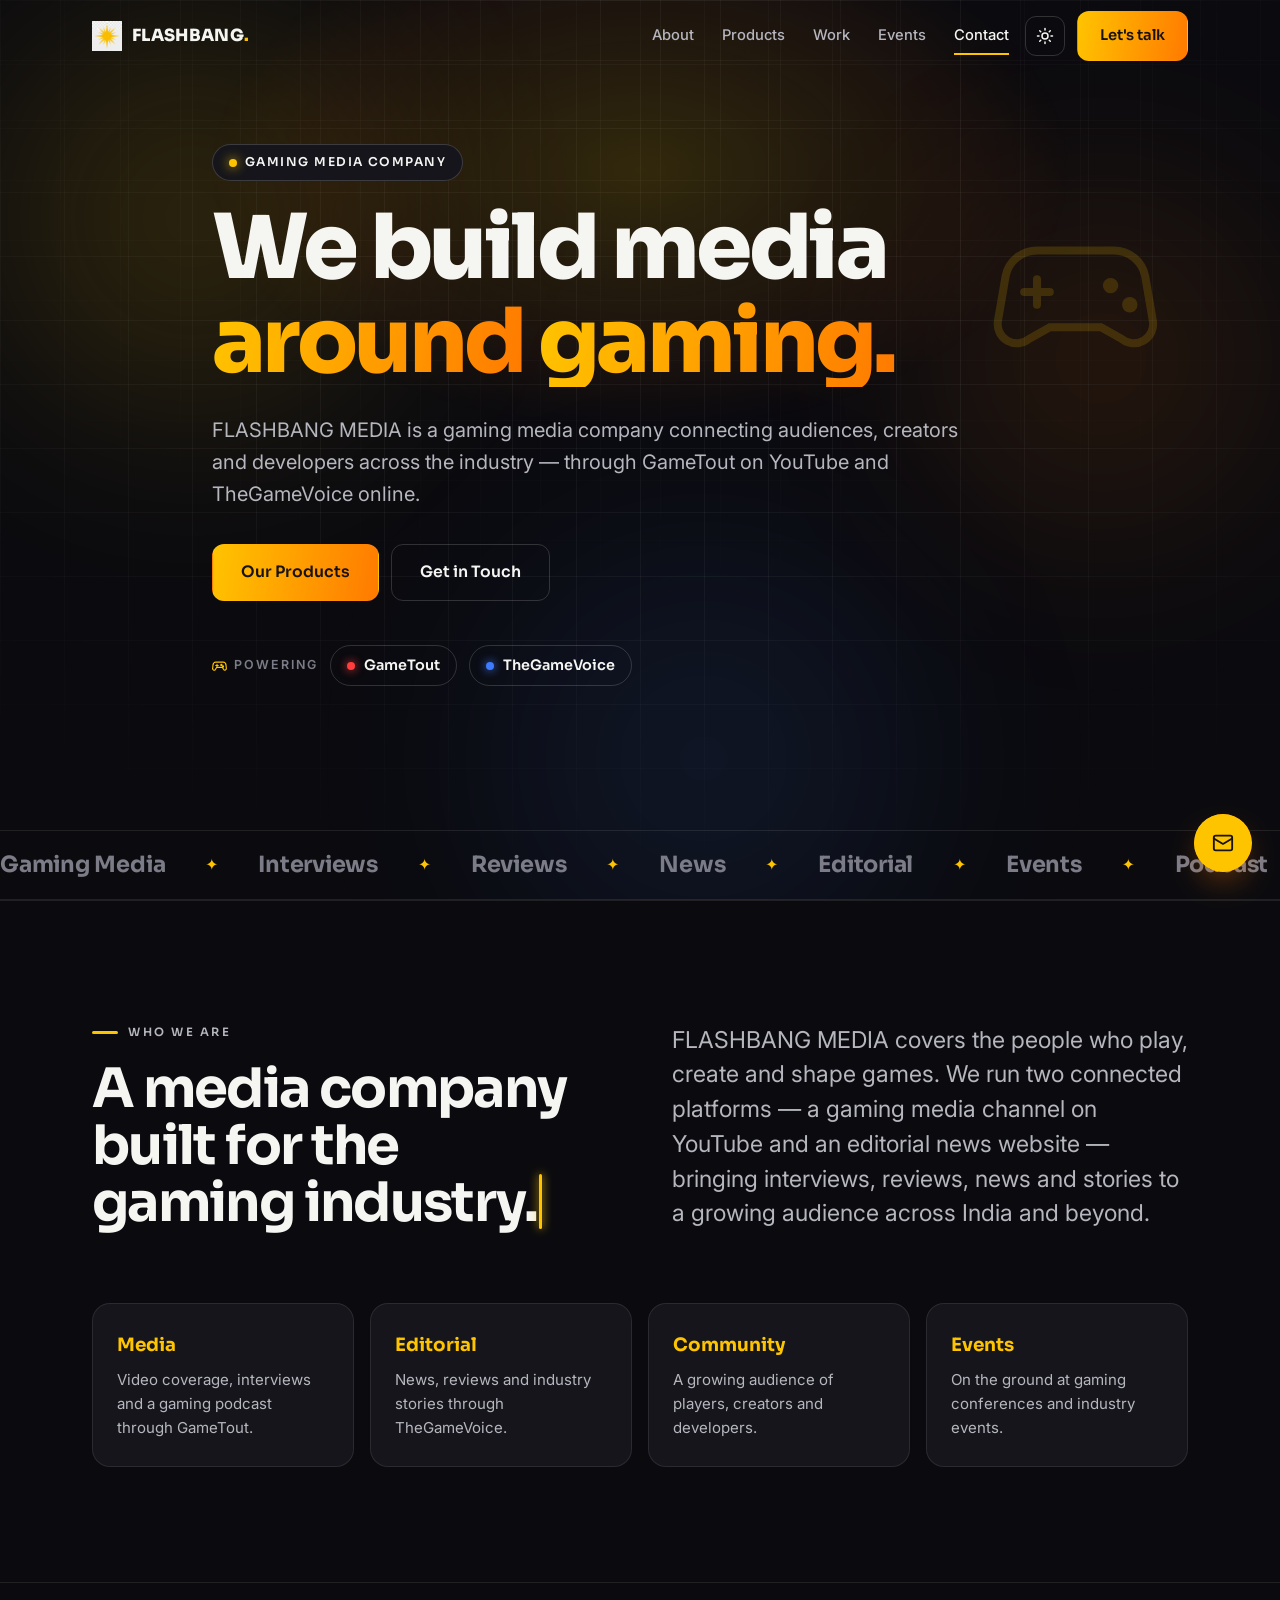
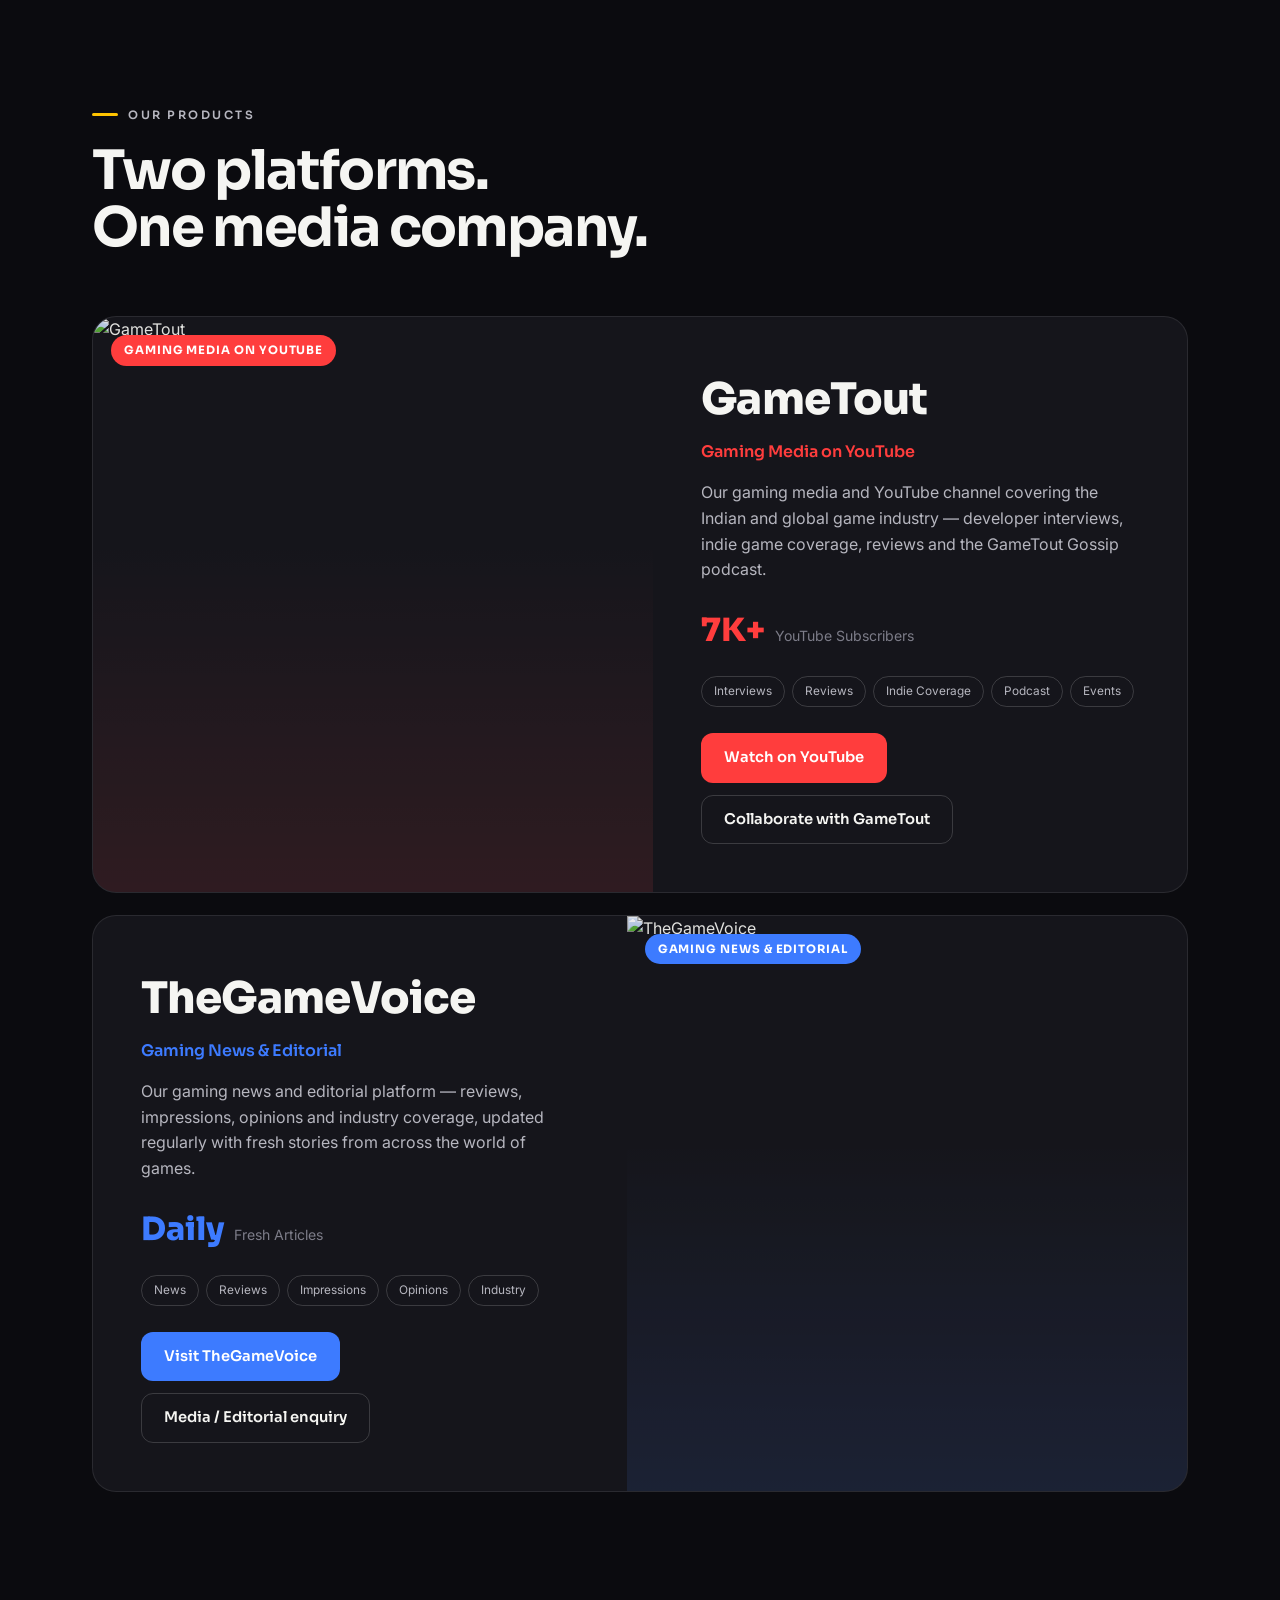
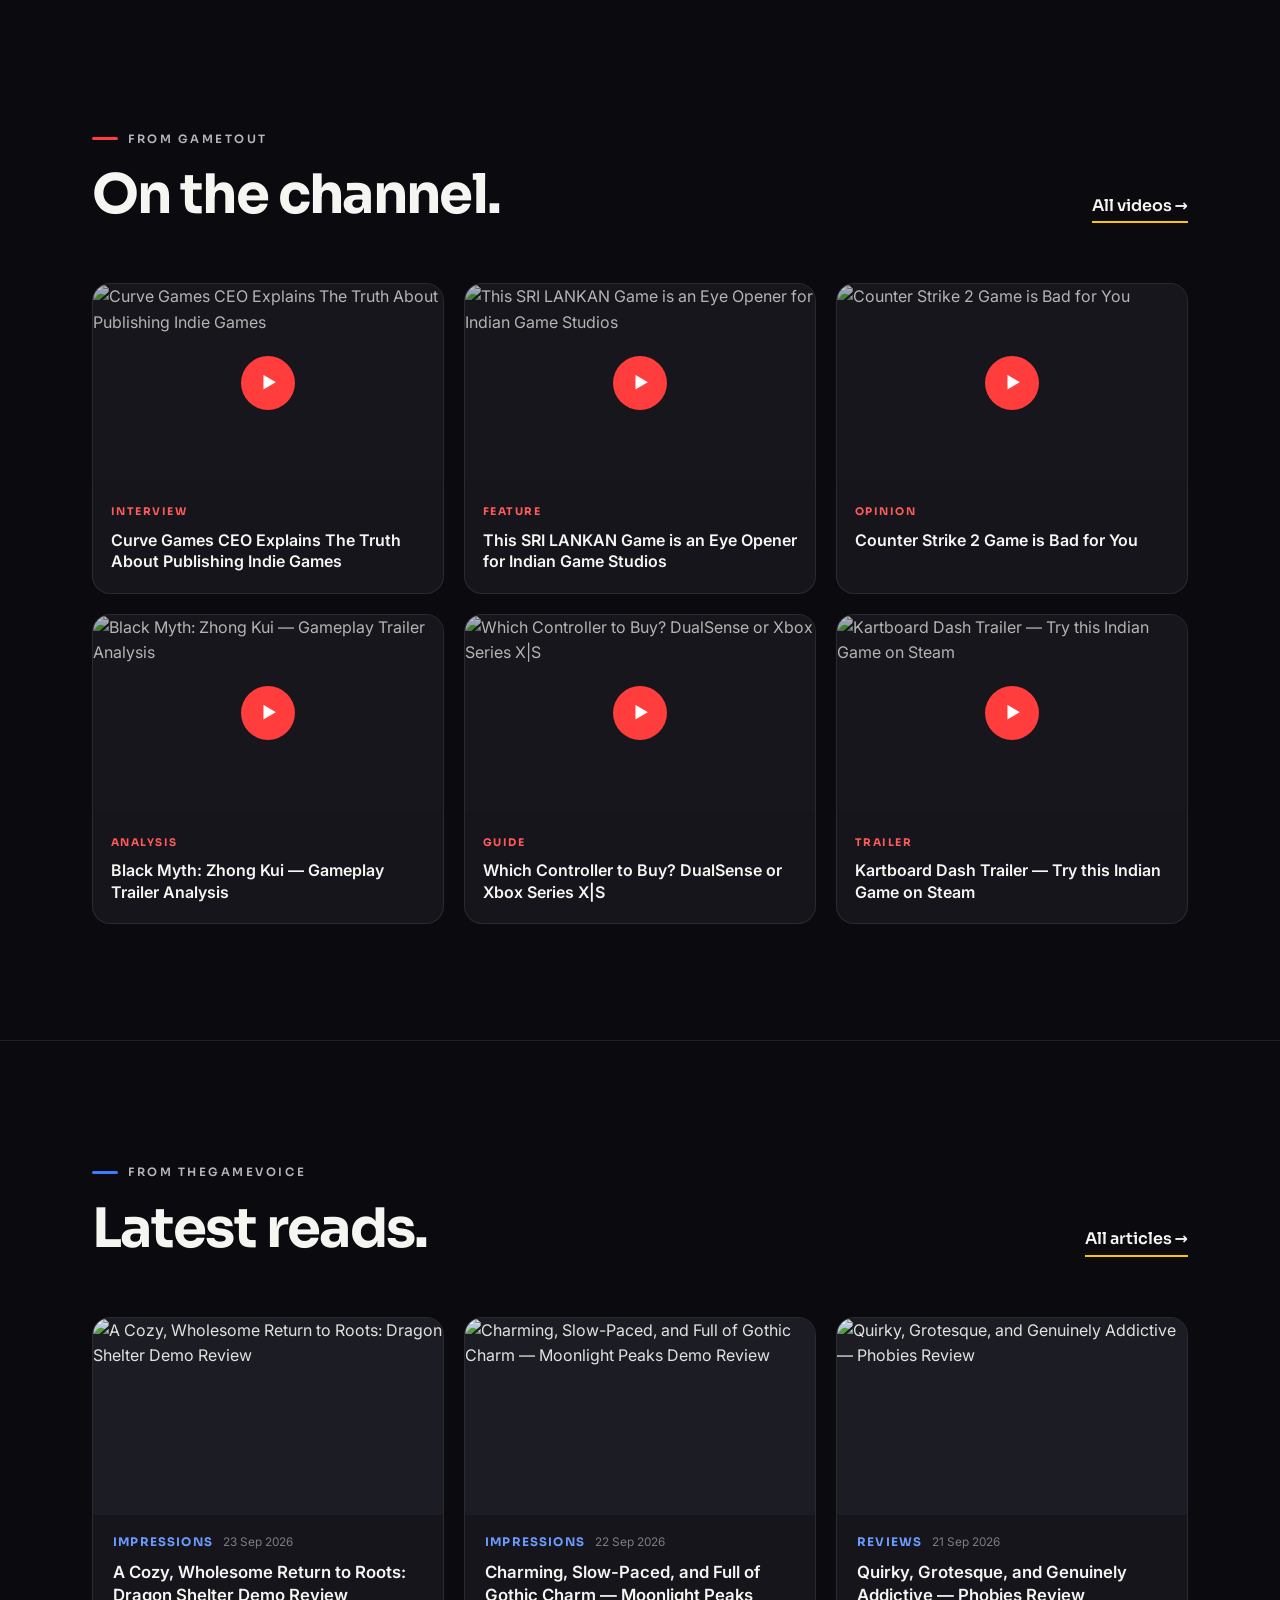
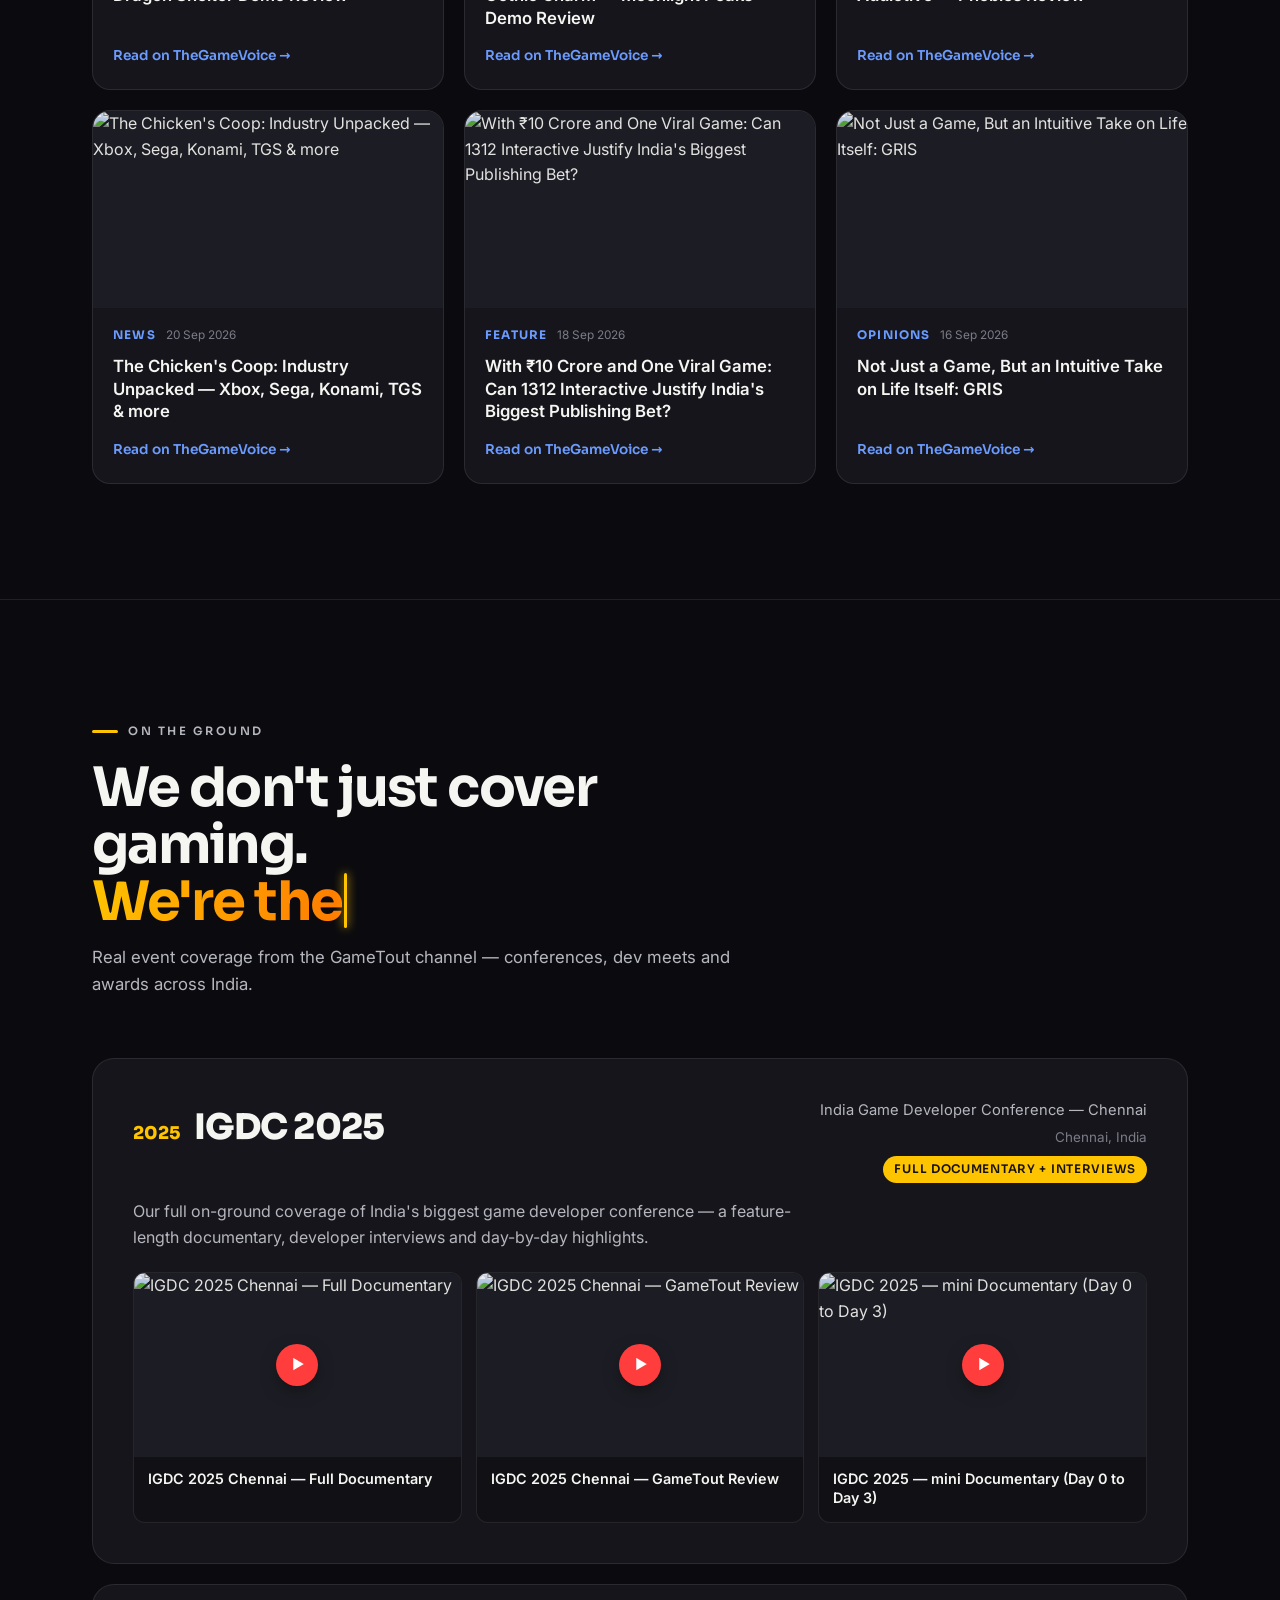
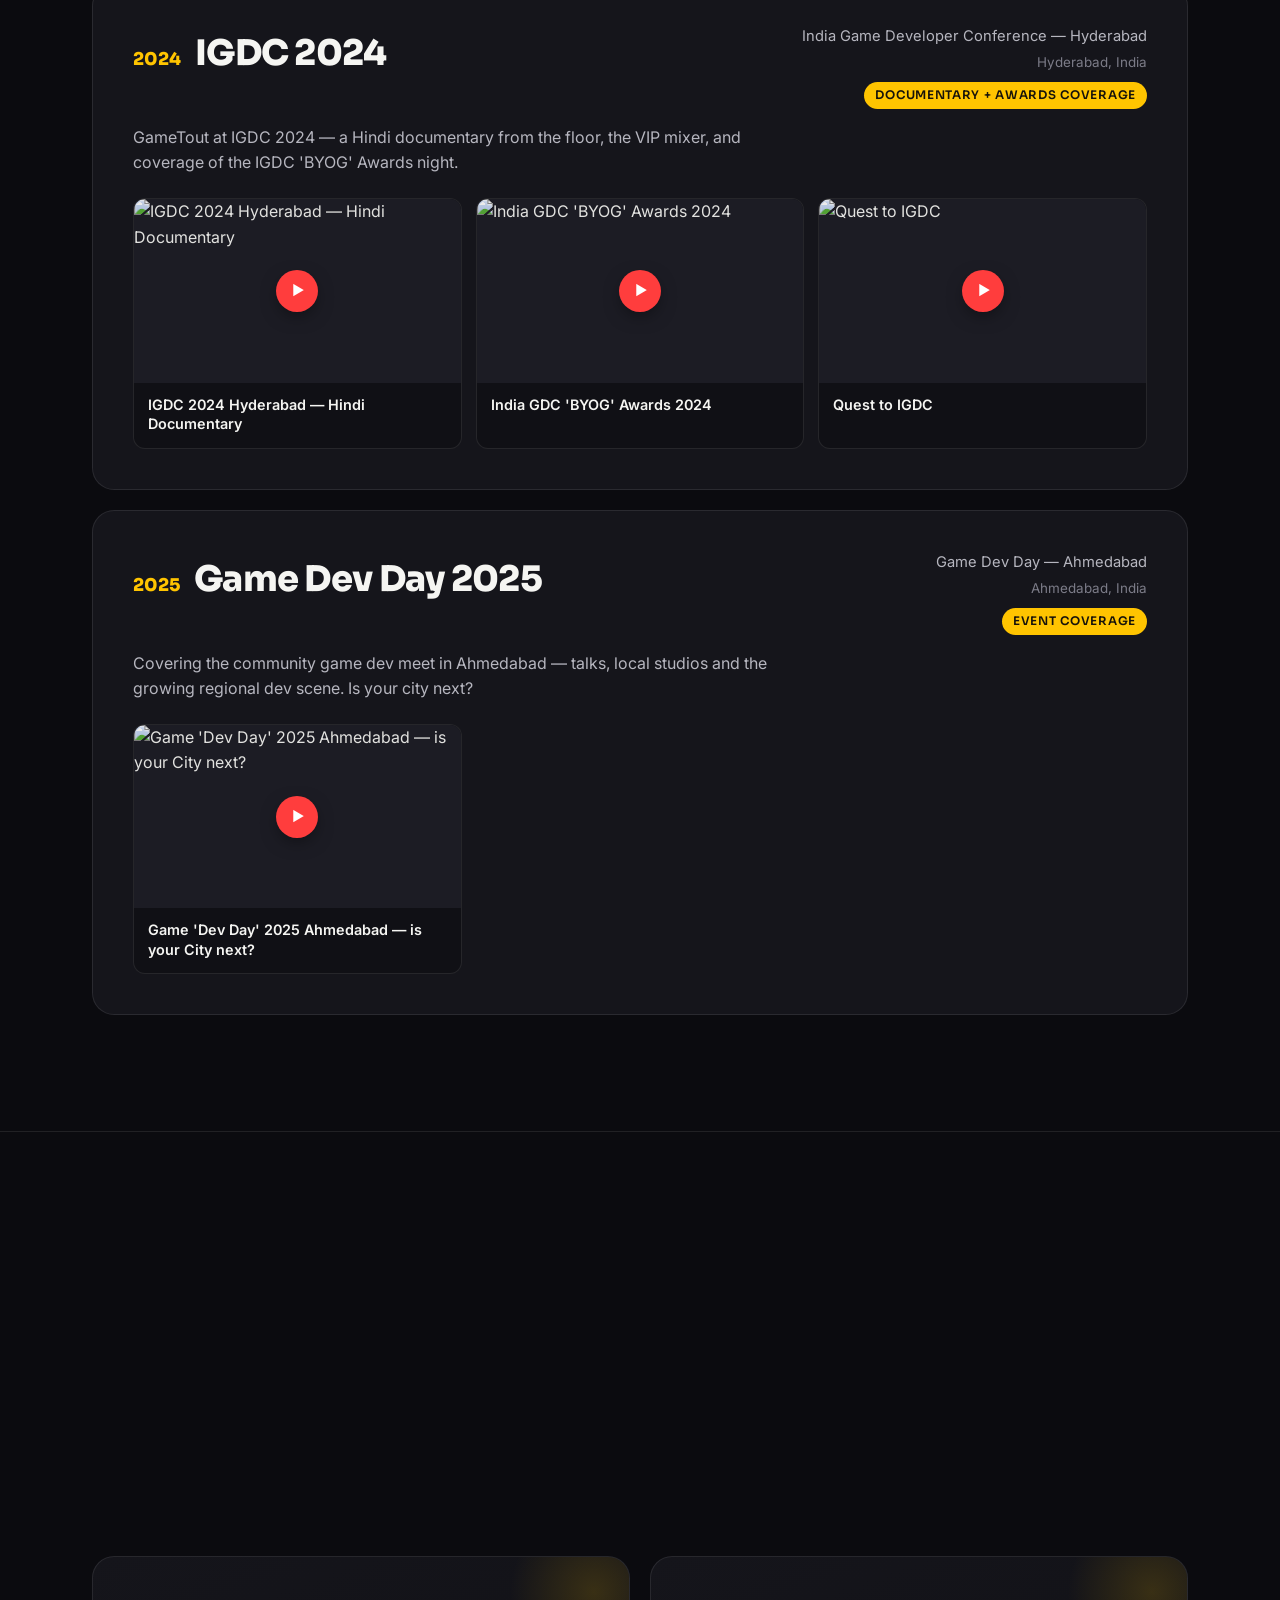
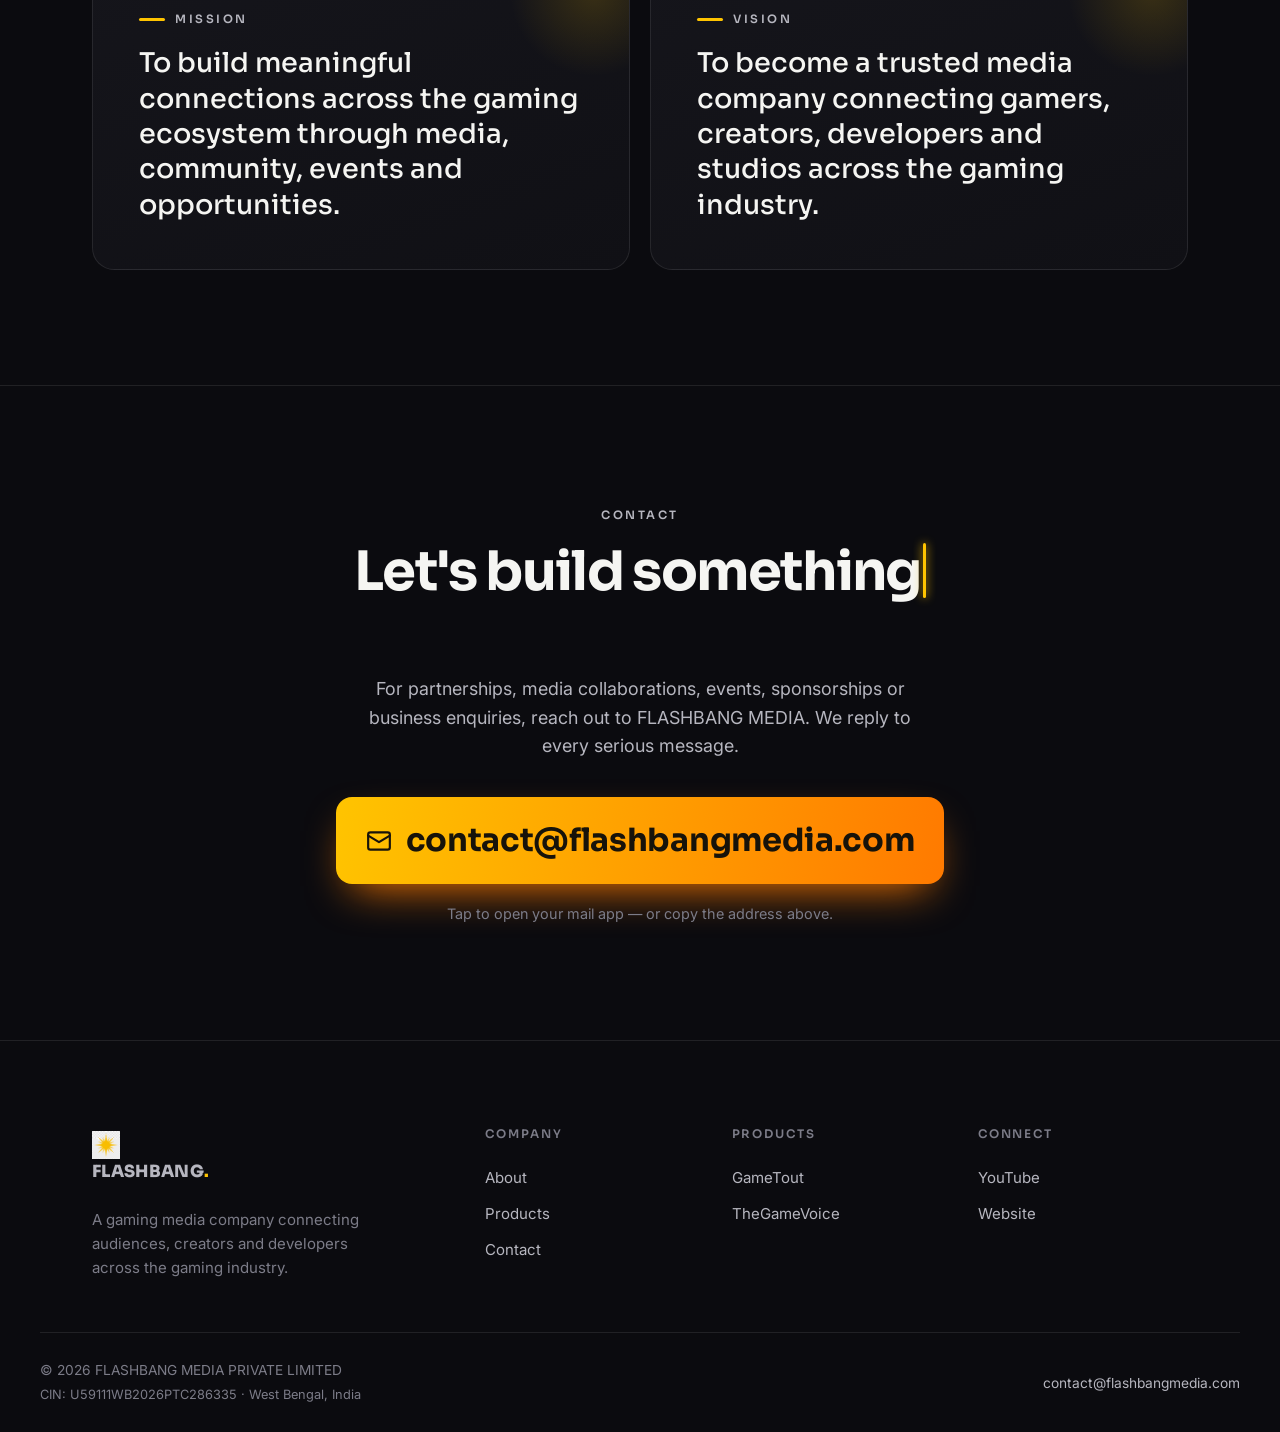
==== commit a224d761: "Fix animations not showing: cache-bust assets, add reveal safety net, soften reduced-motion - Add ?v" ====
--- a/index.html
+++ b/index.html
@@ -19,7 +19,7 @@
   <link rel="preconnect" href="https://fonts.gstatic.com" crossorigin />
   <link href="https://fonts.googleapis.com/css2?family=Sora:wght@400;500;600;700;800&family=Inter:wght@400;500;600&display=swap" rel="stylesheet" />
 
-  <link rel="stylesheet" href="assets/css/style.css" />
+  <link rel="stylesheet" href="assets/css/style.css?v=7" />
   <script>
     (function () {
       try {
@@ -270,8 +270,8 @@
     <span class="fab__label">Contact us</span>
   </a>
 
-  <script src="data/content.js"></script>
-  <script src="assets/js/main.js"></script>
-  <script src="assets/js/feeds.js"></script>
+  <script src="data/content.js?v=7"></script>
+  <script src="assets/js/main.js?v=7"></script>
+  <script src="assets/js/feeds.js?v=7"></script>
 </body>
 </html>
--- a/assets/css/style.css
+++ b/assets/css/style.css
@@ -429,13 +429,11 @@
 }
 
 @media (prefers-reduced-motion: reduce) {
-  * { animation-duration: .001ms !important; animation-iteration-count: 1 !important; transition-duration: .001ms !important; scroll-behavior: auto !important; }
-  .reveal, [data-anim] { opacity: 1 !important; transform: none !important; }
+  /* Keep gentle fades + the ambient background, but drop large/looping motion. */
+  .reveal { transition-duration: .5s !important; }
   .hero__title .word i { transform: none !important; }
   .prod .prod__media img { clip-path: none !important; }
   .tw-caret { display: none !important; }
-  .marquee__track { animation: none; }
-  .fab { animation: none; }
   .hero__pad { animation: none; }
-  .bg-fx__blob { animation: none !important; }
-}
+  html { scroll-behavior: auto; }
+}
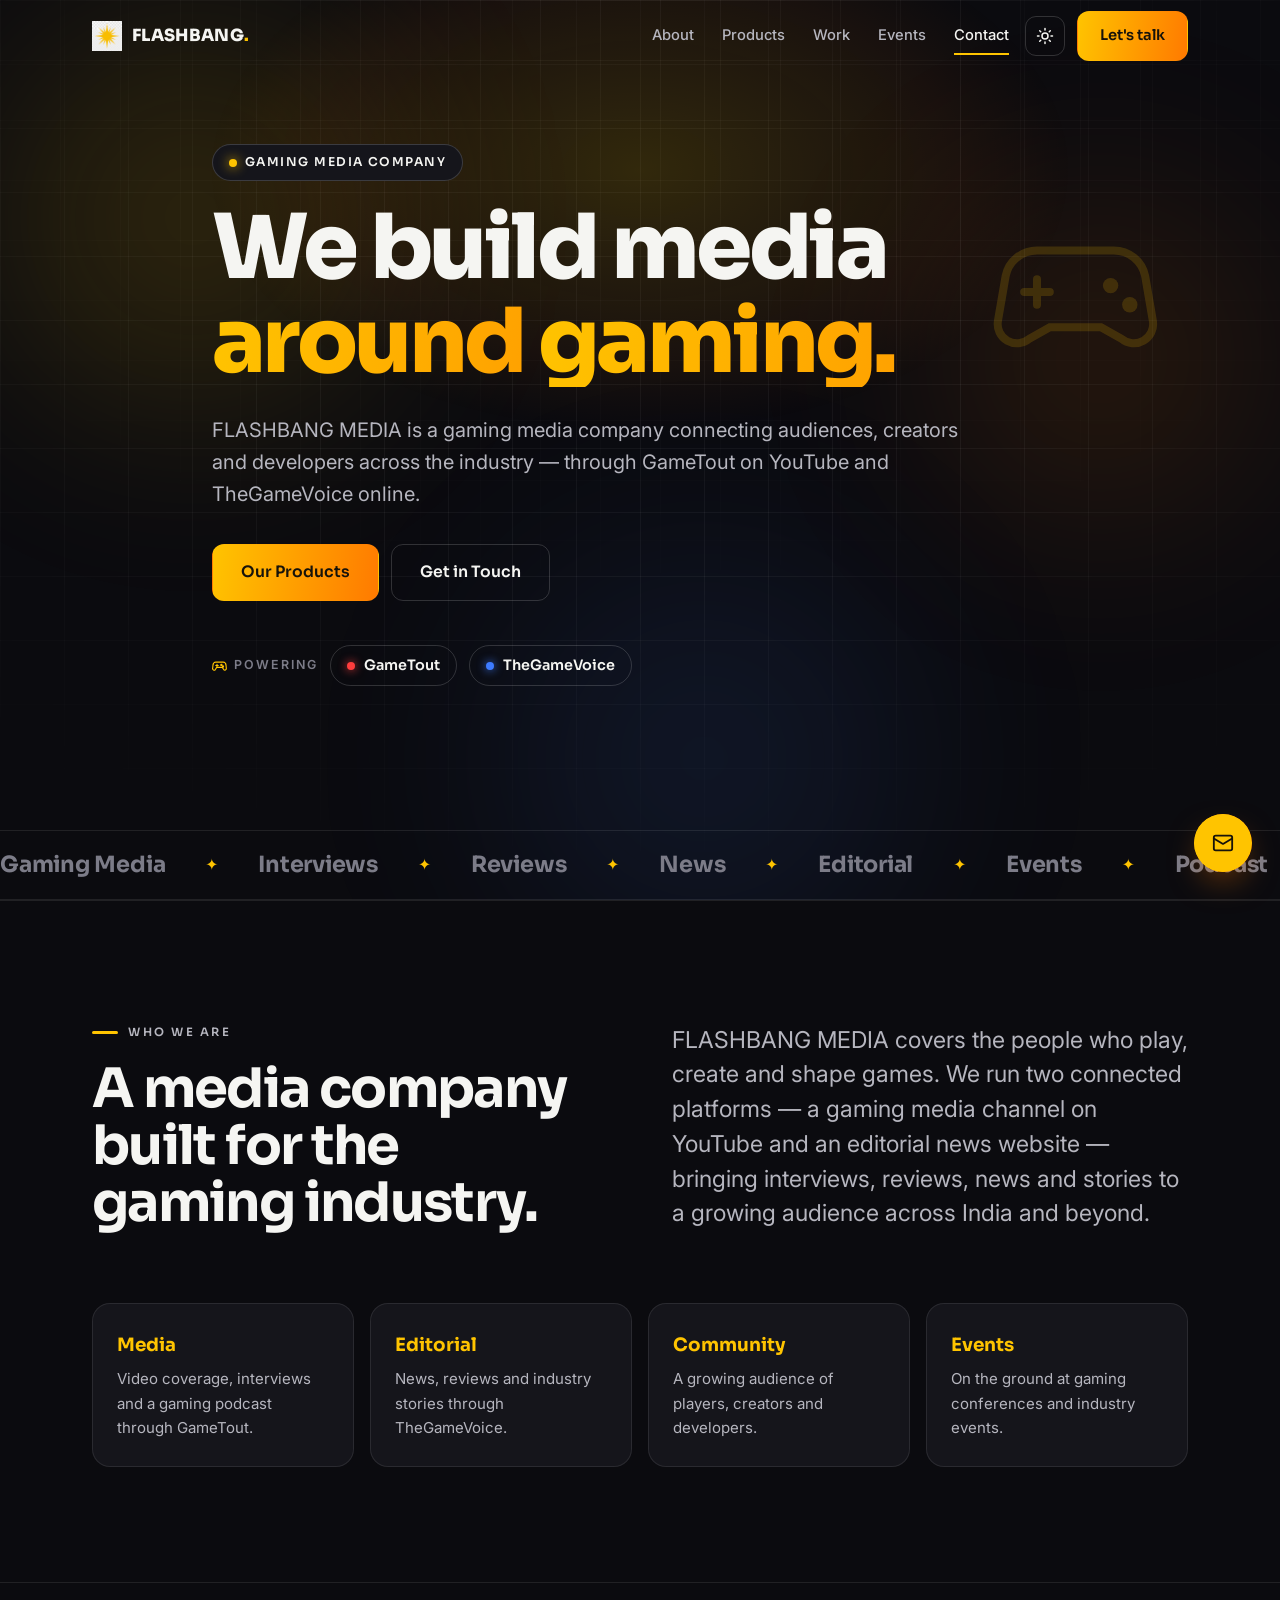
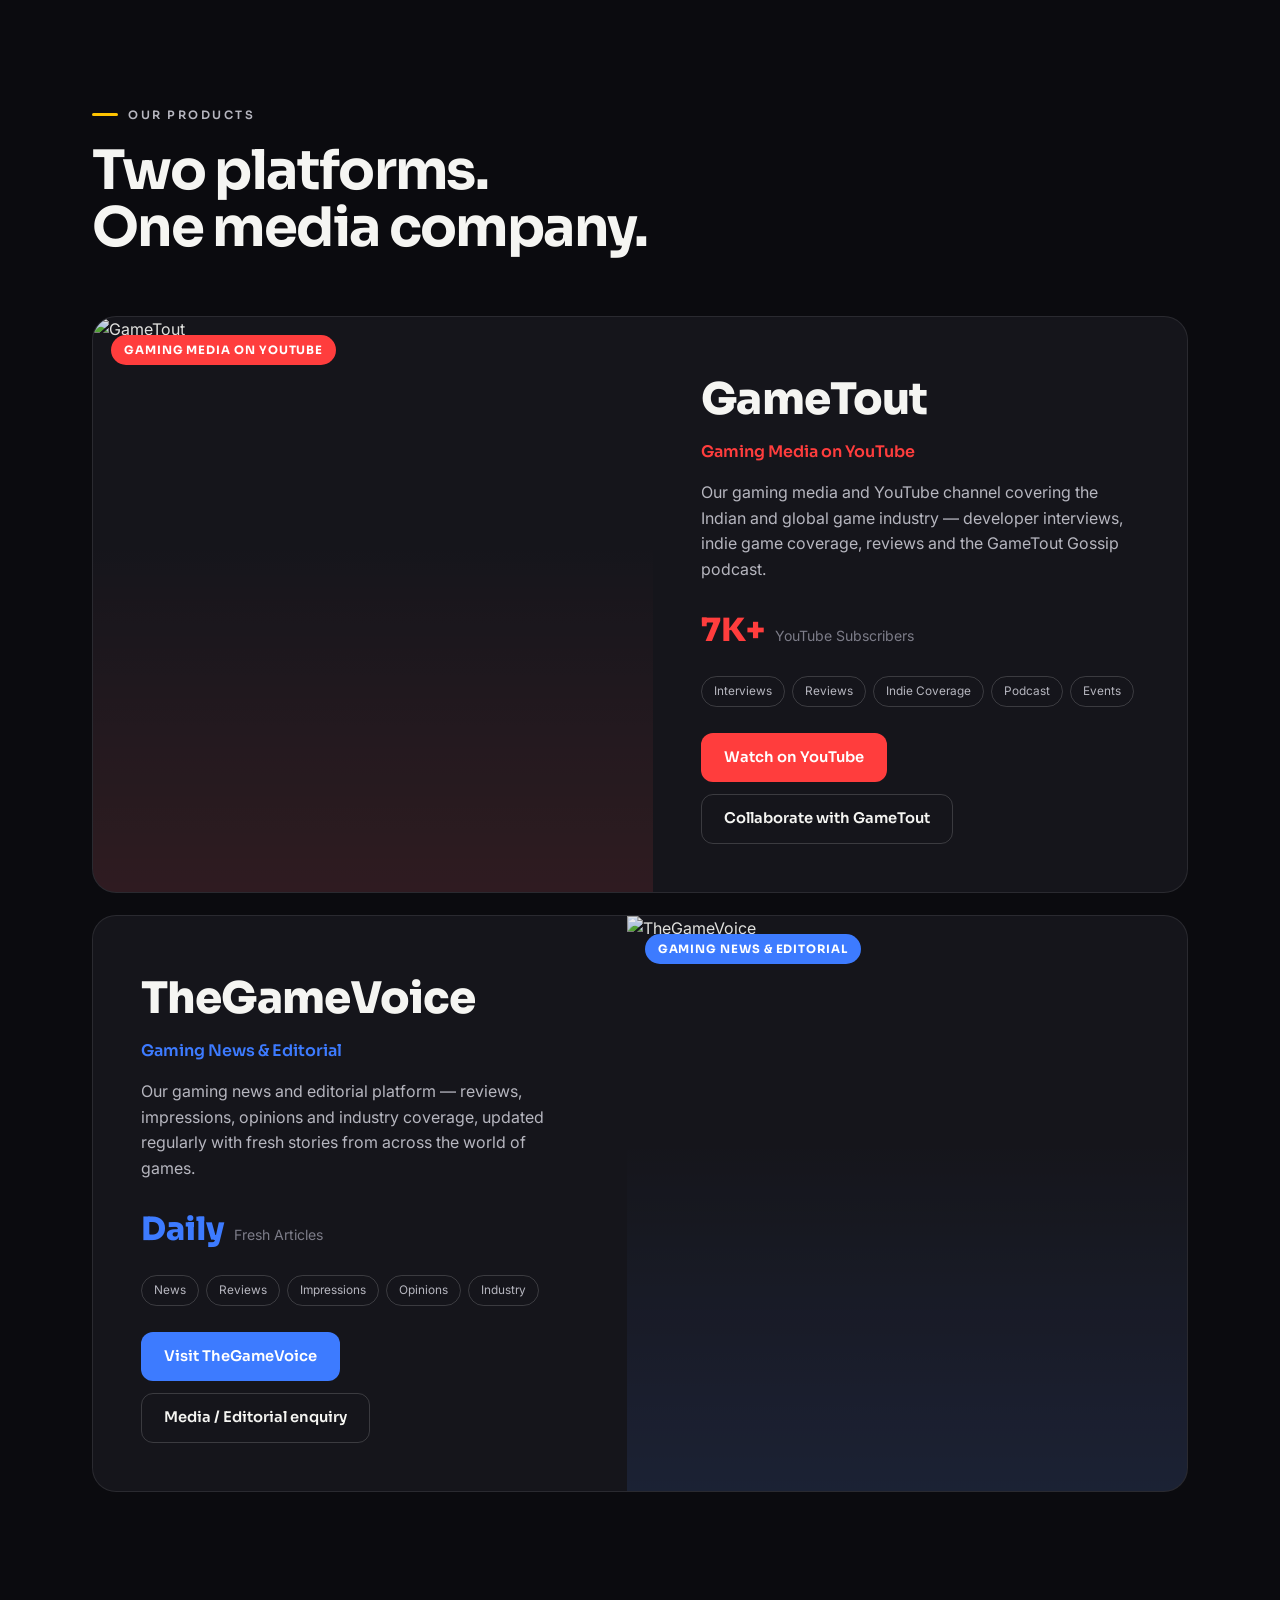
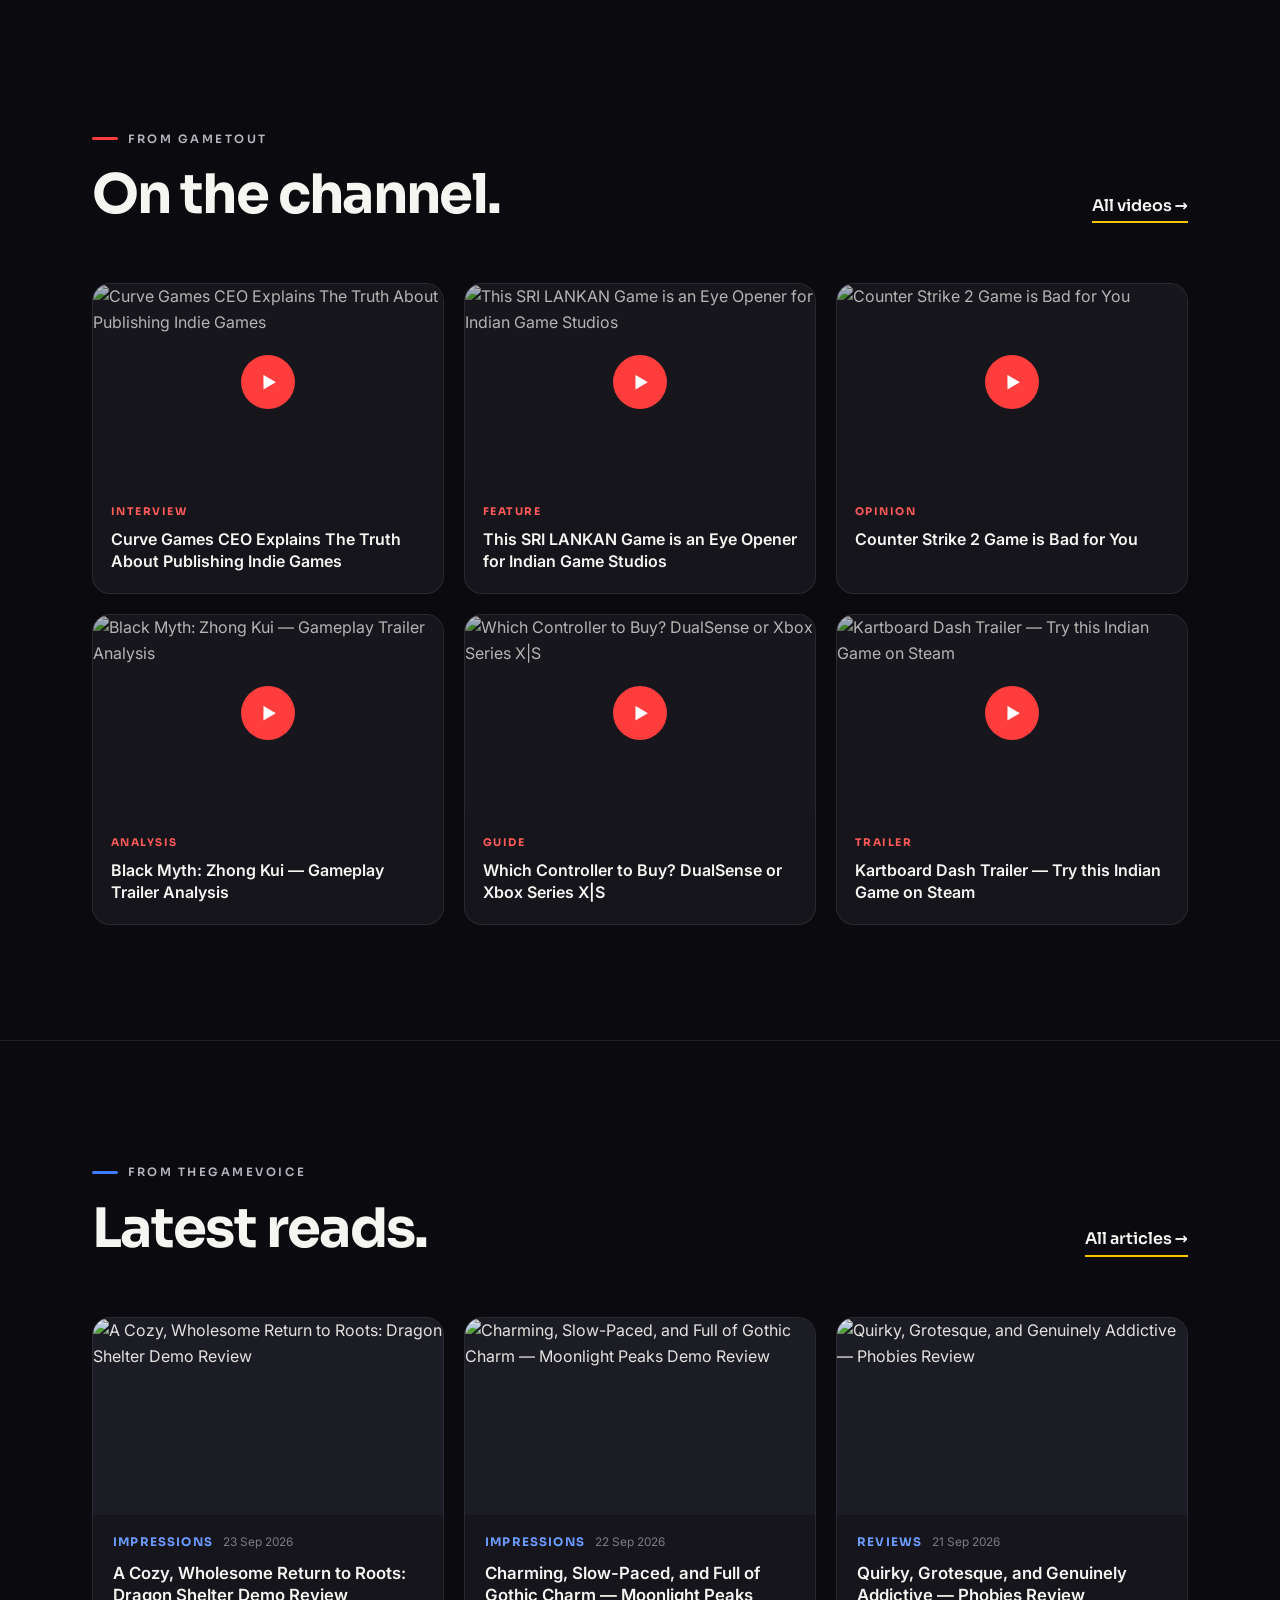
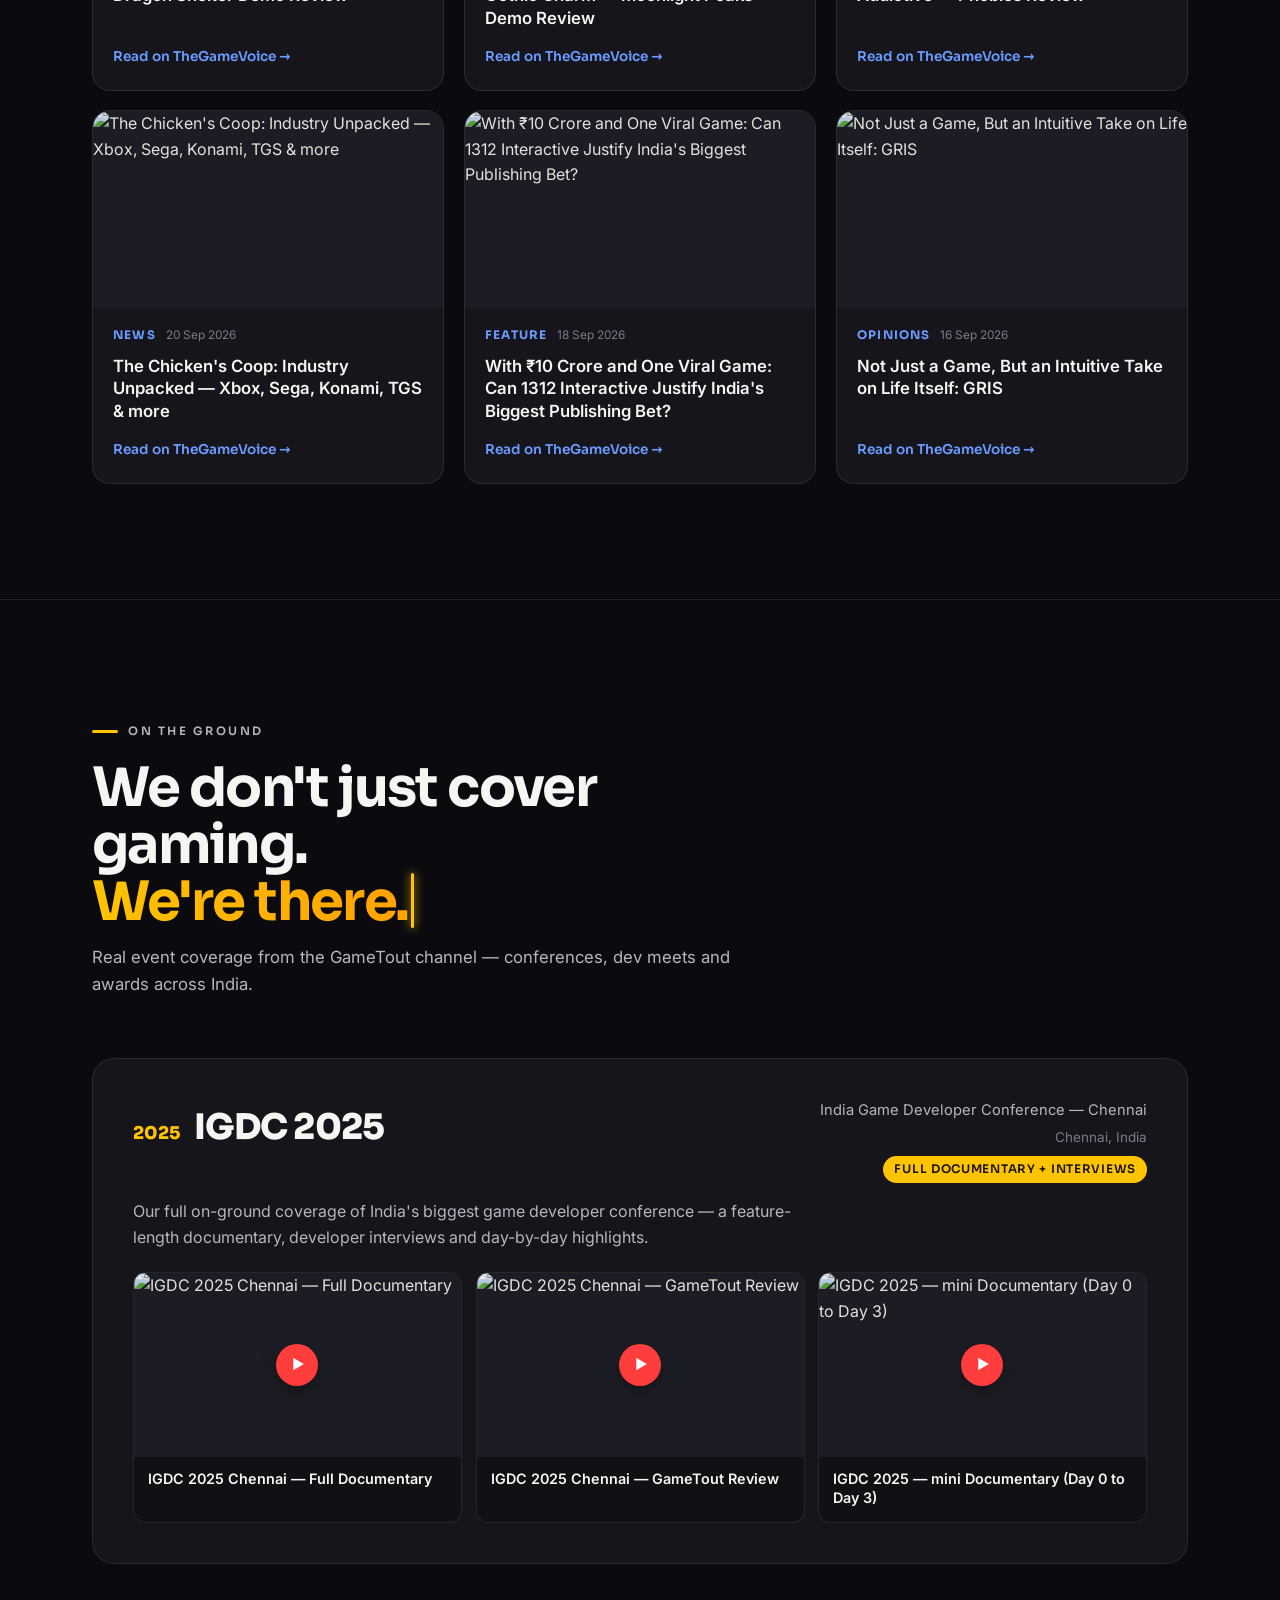
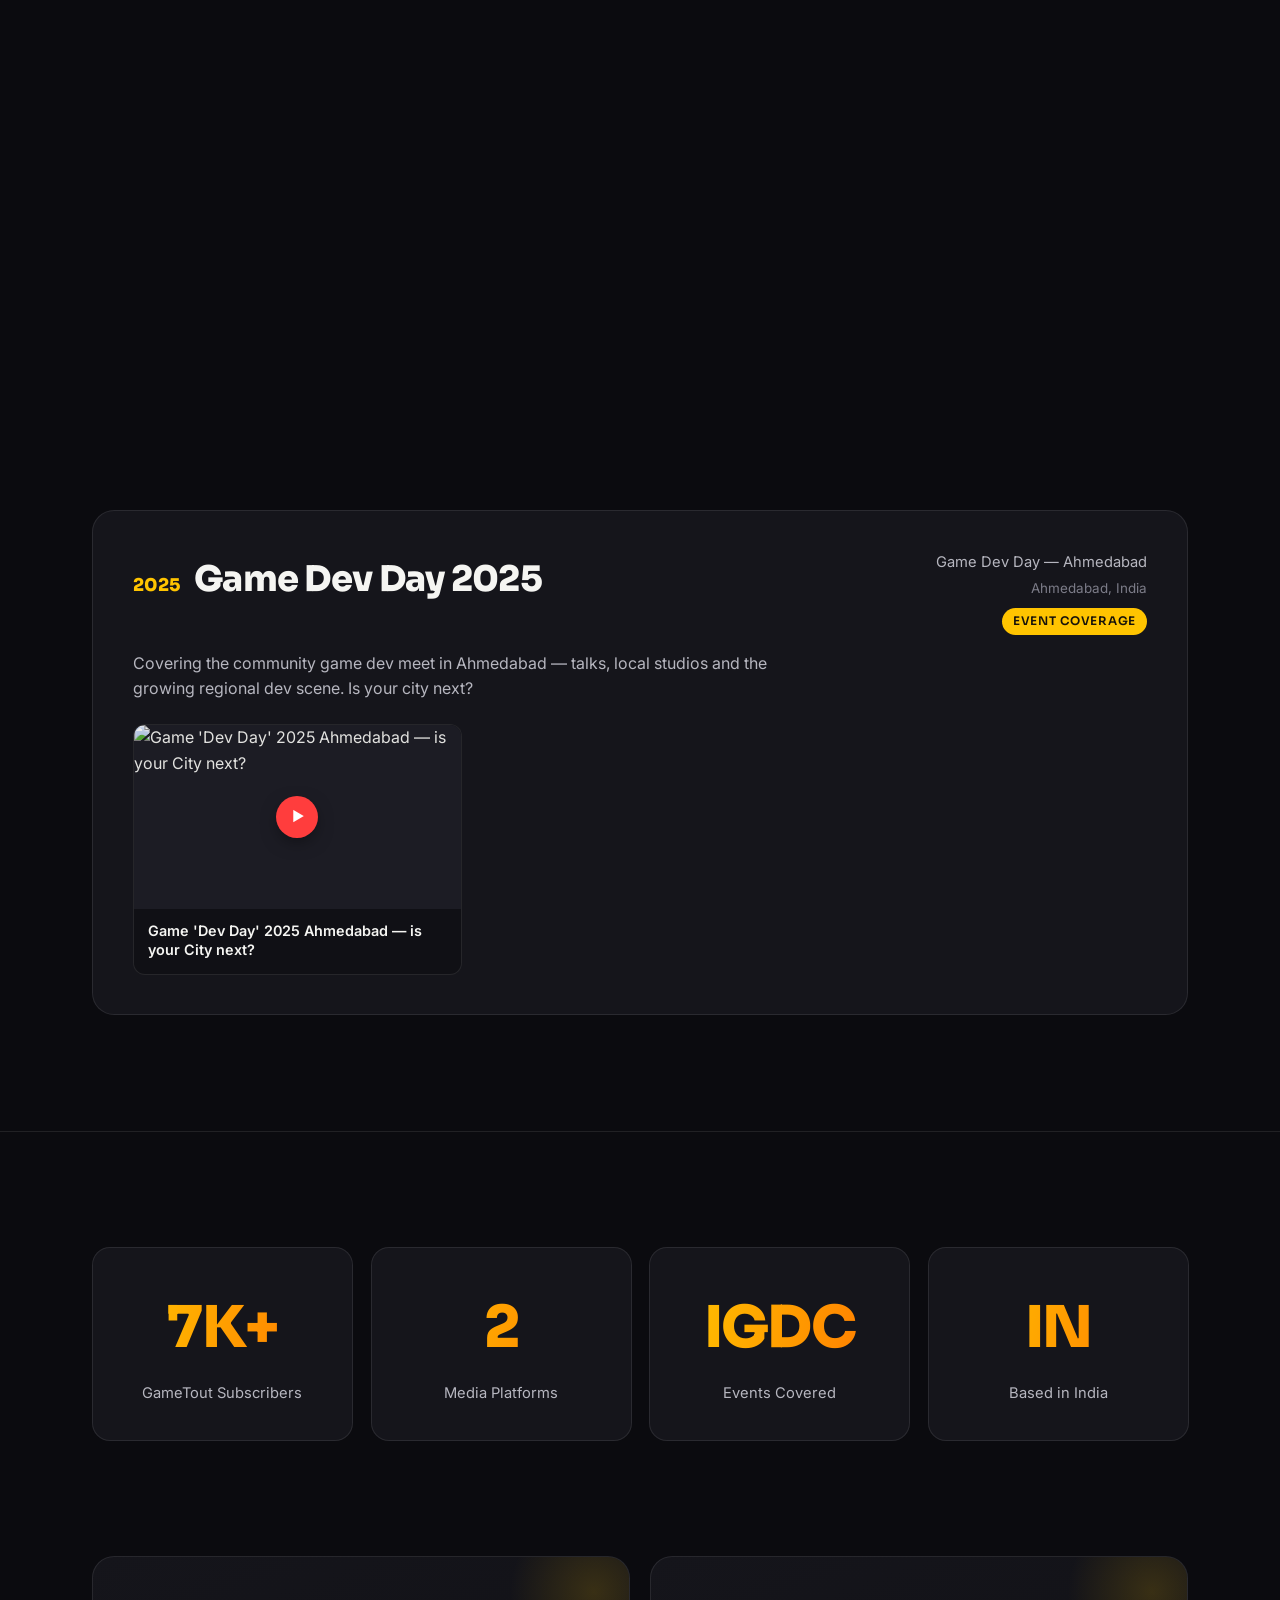
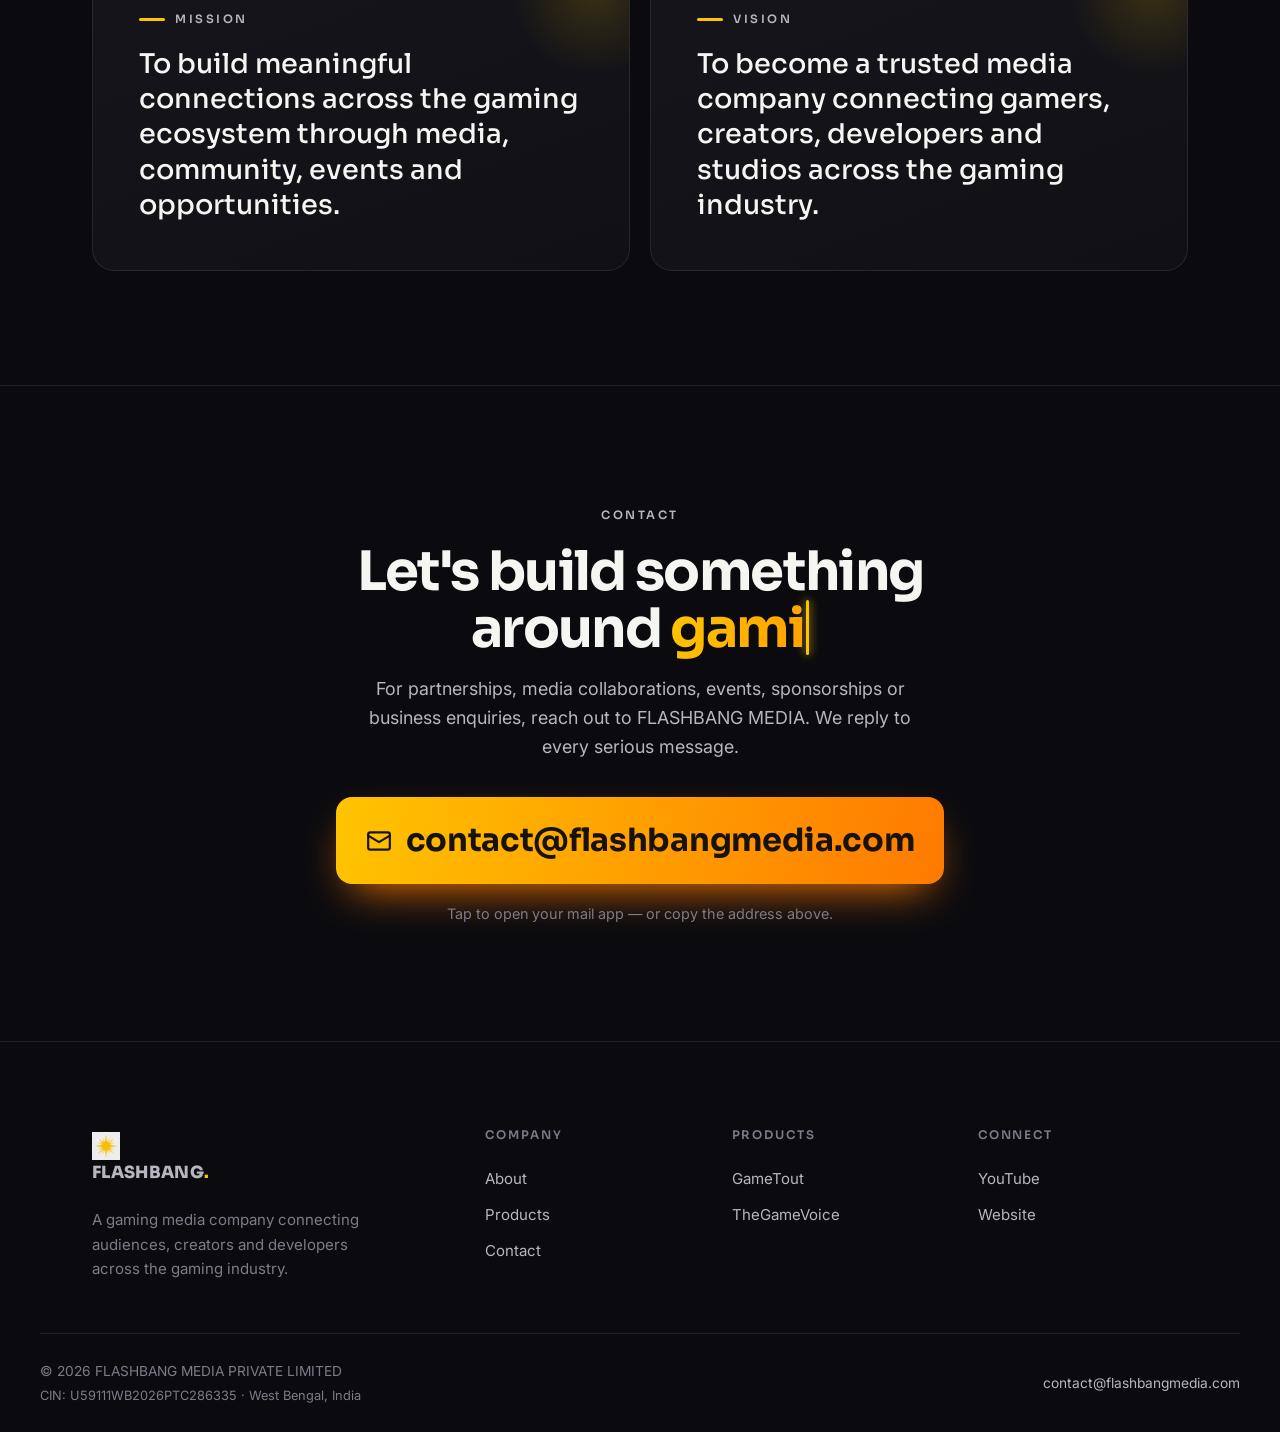
==== commit 863347f8: "Add richer content effects - 3D tilt-follow on cards + hover shine sweep - Count-up animation for nu" ====
--- a/index.html
+++ b/index.html
@@ -19,7 +19,7 @@
   <link rel="preconnect" href="https://fonts.gstatic.com" crossorigin />
   <link href="https://fonts.googleapis.com/css2?family=Sora:wght@400;500;600;700;800&family=Inter:wght@400;500;600&display=swap" rel="stylesheet" />
 
-  <link rel="stylesheet" href="assets/css/style.css?v=7" />
+  <link rel="stylesheet" href="assets/css/style.css?v=8" />
   <script>
     (function () {
       try {
@@ -46,6 +46,9 @@
 </head>
 <body>
   <a class="skip-link" href="#main">Skip to content</a>
+
+  <!-- Scroll progress indicator -->
+  <div class="scroll-prog" id="scrollProg" aria-hidden="true"></div>
 
   <!-- Animated aurora background (pure CSS, behind all content) -->
   <div class="bg-fx" aria-hidden="true">
@@ -270,8 +273,8 @@
     <span class="fab__label">Contact us</span>
   </a>
 
-  <script src="data/content.js?v=7"></script>
-  <script src="assets/js/main.js?v=7"></script>
-  <script src="assets/js/feeds.js?v=7"></script>
+  <script src="data/content.js?v=8"></script>
+  <script src="assets/js/main.js?v=8"></script>
+  <script src="assets/js/feeds.js?v=8"></script>
 </body>
 </html>
--- a/assets/css/style.css
+++ b/assets/css/style.css
@@ -387,6 +387,32 @@
 /* ---------- Scroll reveal animations ---------- */
 .reveal { opacity: 0; transform: translateY(38px); transition: opacity .8s var(--ease), transform .8s var(--ease); }
 .reveal.in { opacity: 1; transform: none; }
+
+/* ---------- Extra content effects ---------- */
+/* Scroll progress bar */
+.scroll-prog { position: fixed; top: 0; left: 0; height: 3px; width: 0; z-index: 300;
+  background: linear-gradient(90deg, var(--accent), var(--accent-2)); box-shadow: 0 0 12px var(--accent-2); }
+
+/* Shimmering gradient text */
+.grad { background-size: 220% auto; animation: grad-shimmer 6s linear infinite; }
+@keyframes grad-shimmer { to { background-position: 220% center; } }
+
+/* Tiltable cards */
+.tiltable { transform-style: preserve-3d; transition: transform .3s var(--ease), box-shadow .3s, border-color .3s; will-change: transform; }
+
+/* Shine sweep on hover */
+.card-shine { position: relative; }
+.card-shine::after {
+  content: ""; position: absolute; inset: 0; z-index: 4; pointer-events: none; opacity: 0;
+  background: linear-gradient(105deg, transparent 30%, rgba(255,255,255,.22) 48%, transparent 62%);
+  transform: translateX(-120%);
+}
+.card-shine:hover::after { animation: shine .85s var(--ease); }
+@keyframes shine { 0% { transform: translateX(-120%); opacity: 0; } 25% { opacity: 1; } 100% { transform: translateX(120%); opacity: 0; } }
+
+/* Count-up numbers pop slightly when they land */
+.stat.counted .stat__value { animation: num-pop .5s var(--ease); }
+@keyframes num-pop { 0% { transform: scale(1); } 40% { transform: scale(1.12); } 100% { transform: scale(1); } }
 /* Directional variants (add data-anim="left|right|zoom") */
 [data-anim="left"] { transform: translateX(-48px); }
 [data-anim="right"] { transform: translateX(48px); }
@@ -435,5 +461,7 @@
   .prod .prod__media img { clip-path: none !important; }
   .tw-caret { display: none !important; }
   .hero__pad { animation: none; }
+  .grad { animation: none !important; }
+  .card-shine::after { display: none !important; }
   html { scroll-behavior: auto; }
 }
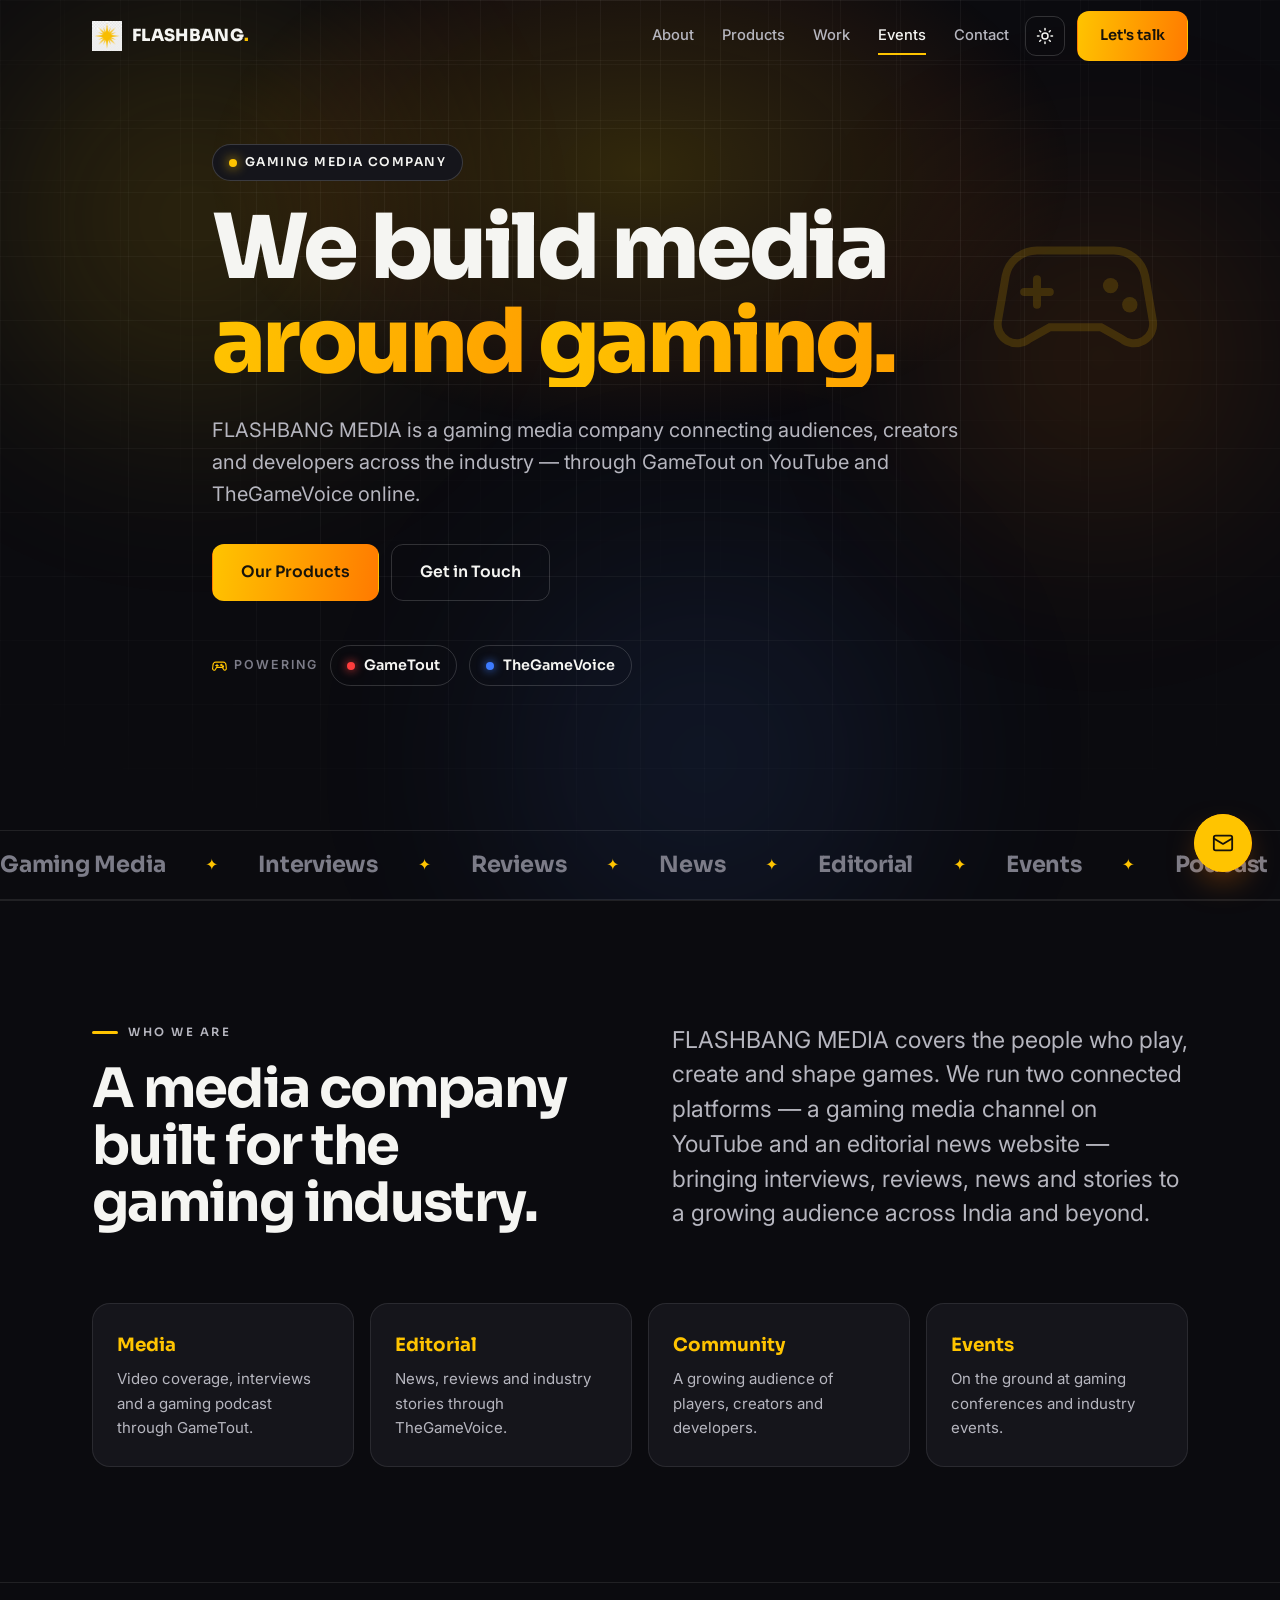
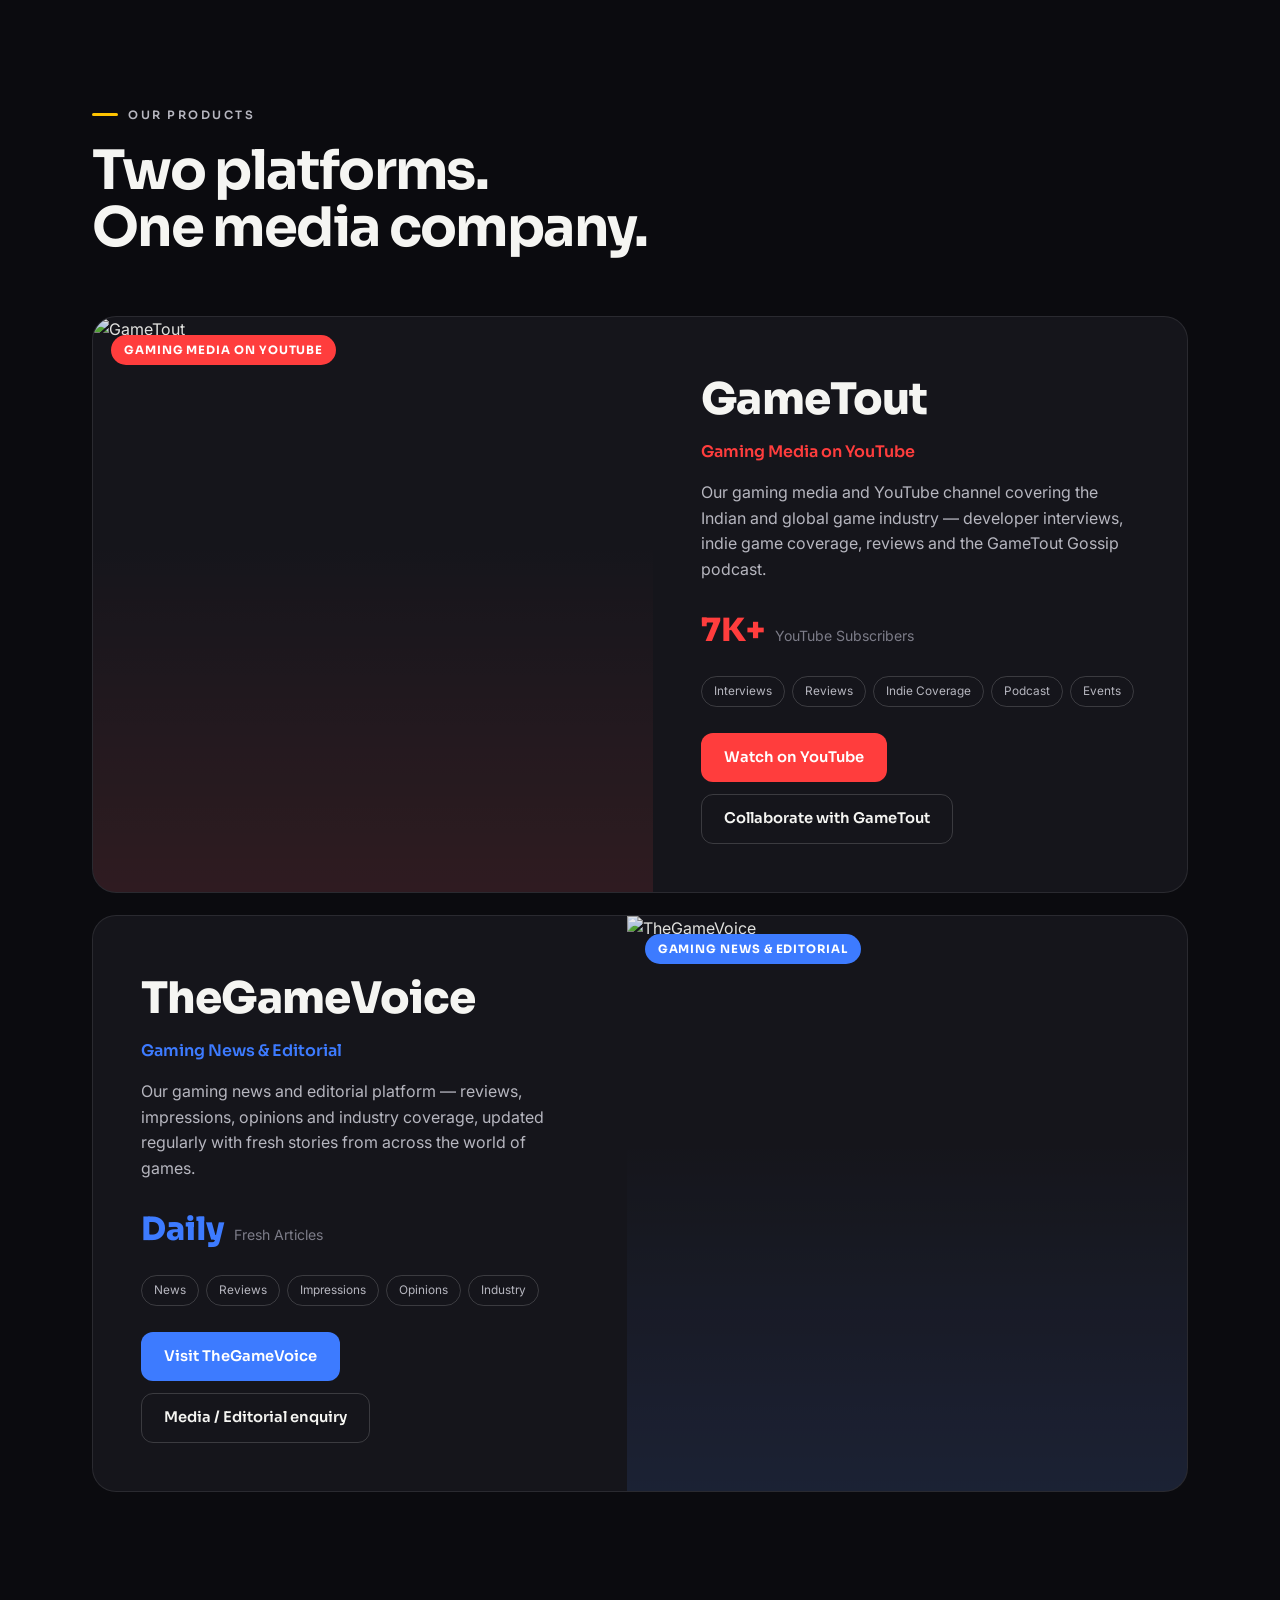
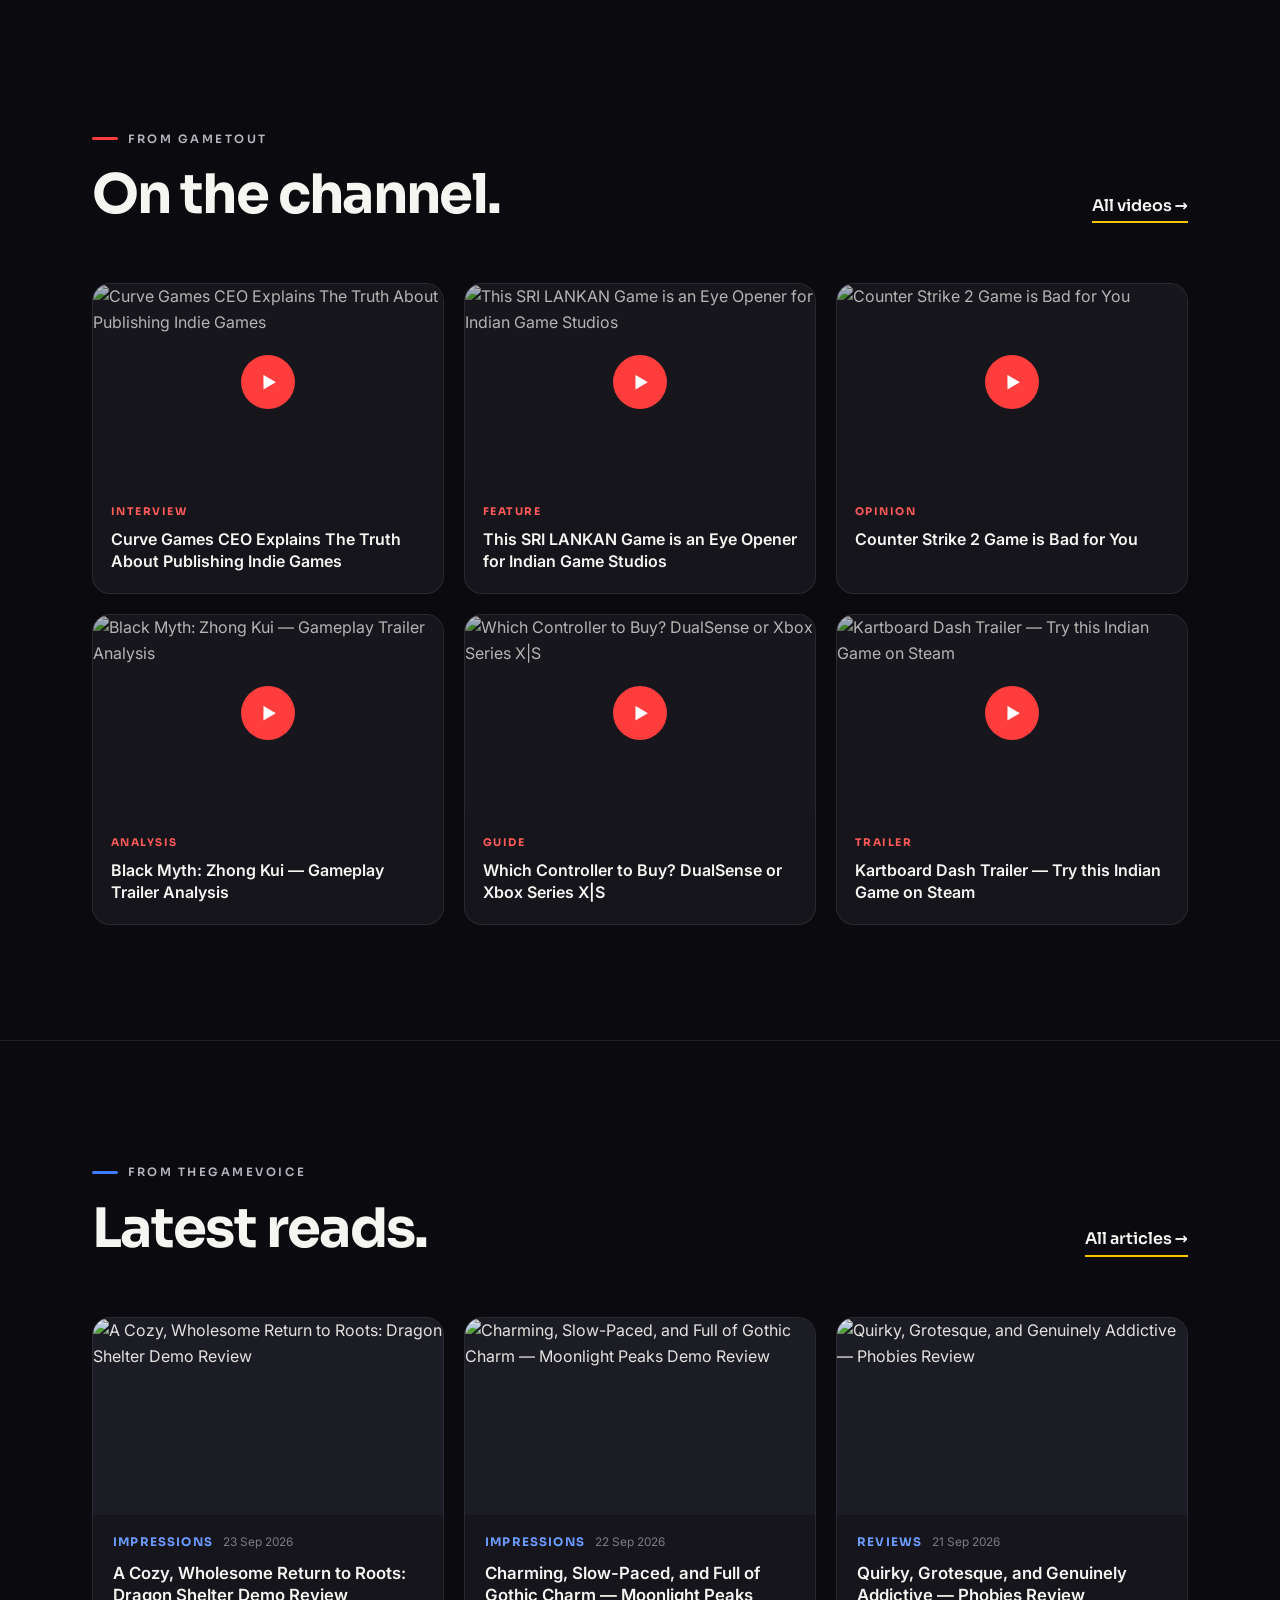
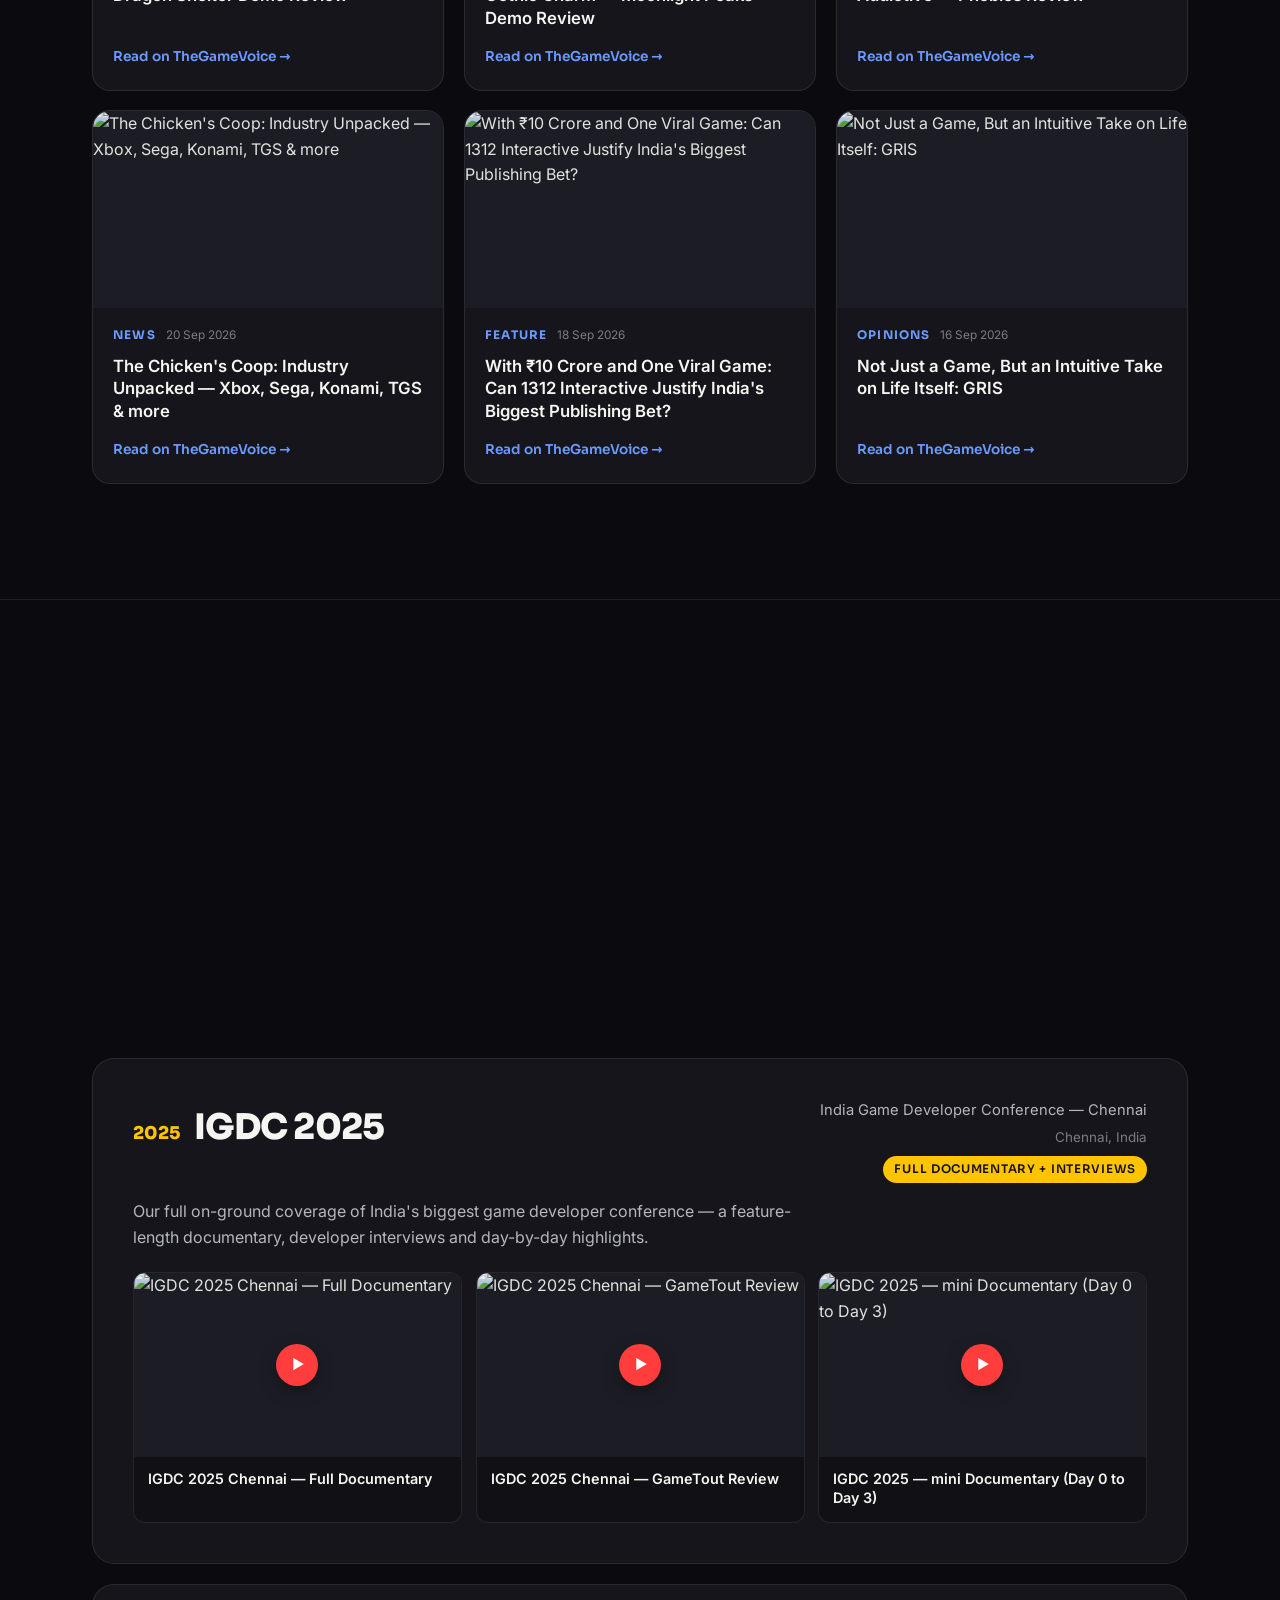
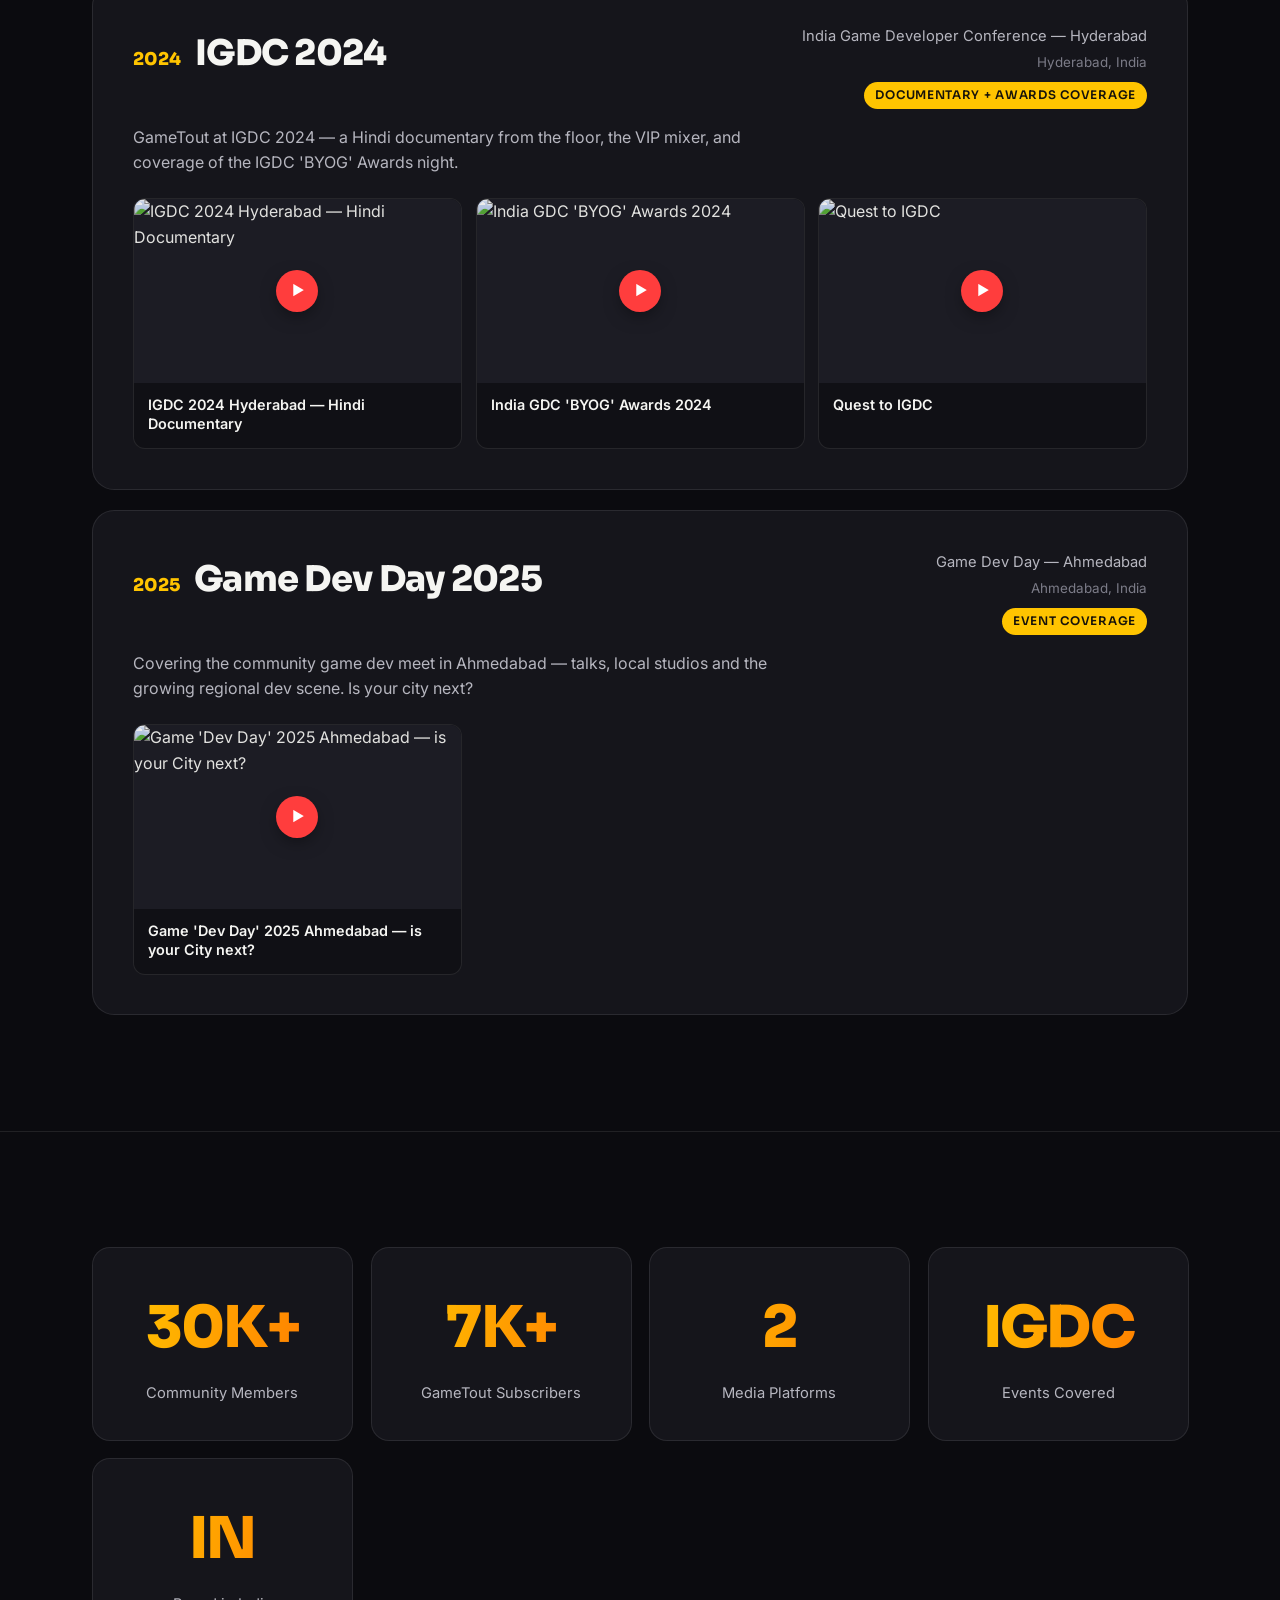
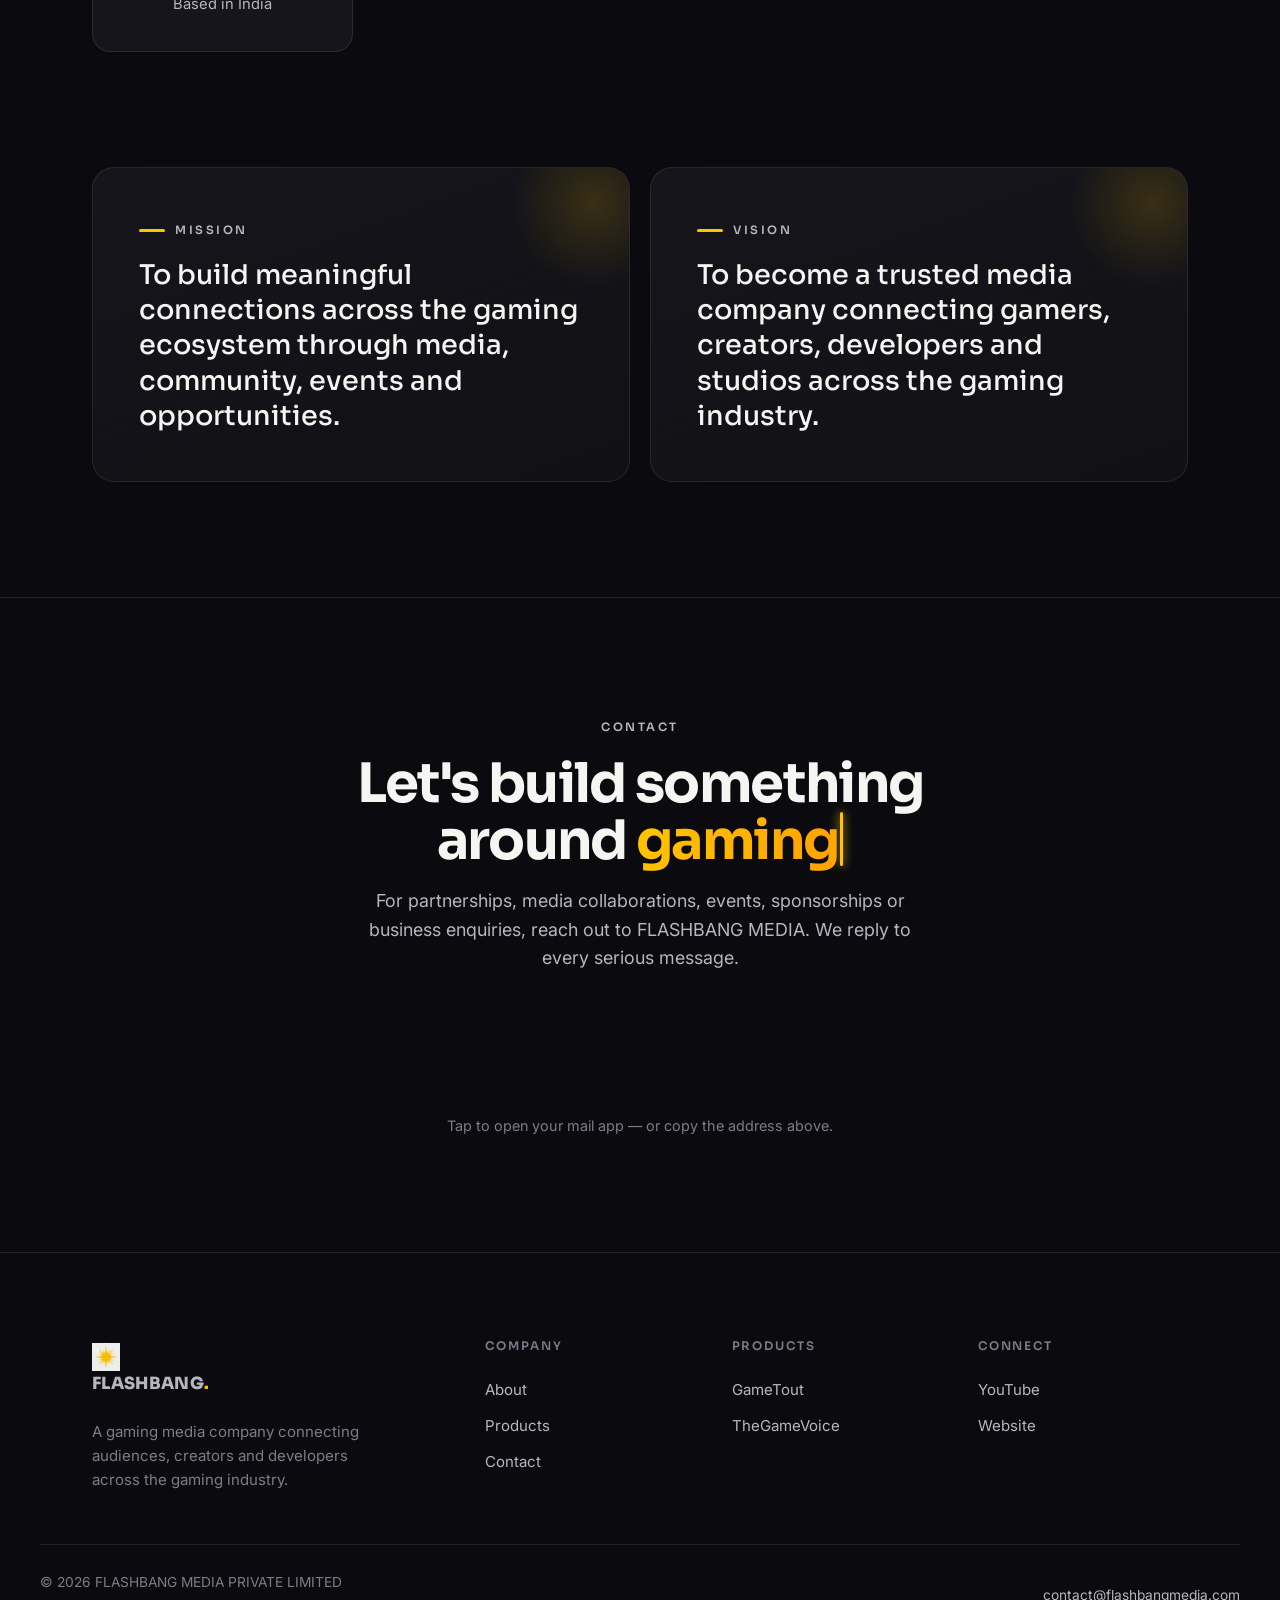
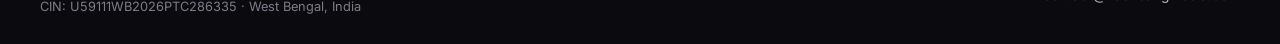
==== commit a27365c5: "Add 30K+ Community Members stat Co-authored-by: arena-agent <297053741+arena-agent@users.noreply.git" ====
--- a/index.html
+++ b/index.html
@@ -19,7 +19,7 @@
   <link rel="preconnect" href="https://fonts.gstatic.com" crossorigin />
   <link href="https://fonts.googleapis.com/css2?family=Sora:wght@400;500;600;700;800&family=Inter:wght@400;500;600&display=swap" rel="stylesheet" />
 
-  <link rel="stylesheet" href="assets/css/style.css?v=8" />
+  <link rel="stylesheet" href="assets/css/style.css?v=9" />
   <script>
     (function () {
       try {
@@ -273,8 +273,8 @@
     <span class="fab__label">Contact us</span>
   </a>
 
-  <script src="data/content.js?v=8"></script>
-  <script src="assets/js/main.js?v=8"></script>
-  <script src="assets/js/feeds.js?v=8"></script>
+  <script src="data/content.js?v=9"></script>
+  <script src="assets/js/main.js?v=9"></script>
+  <script src="assets/js/feeds.js?v=9"></script>
 </body>
 </html>
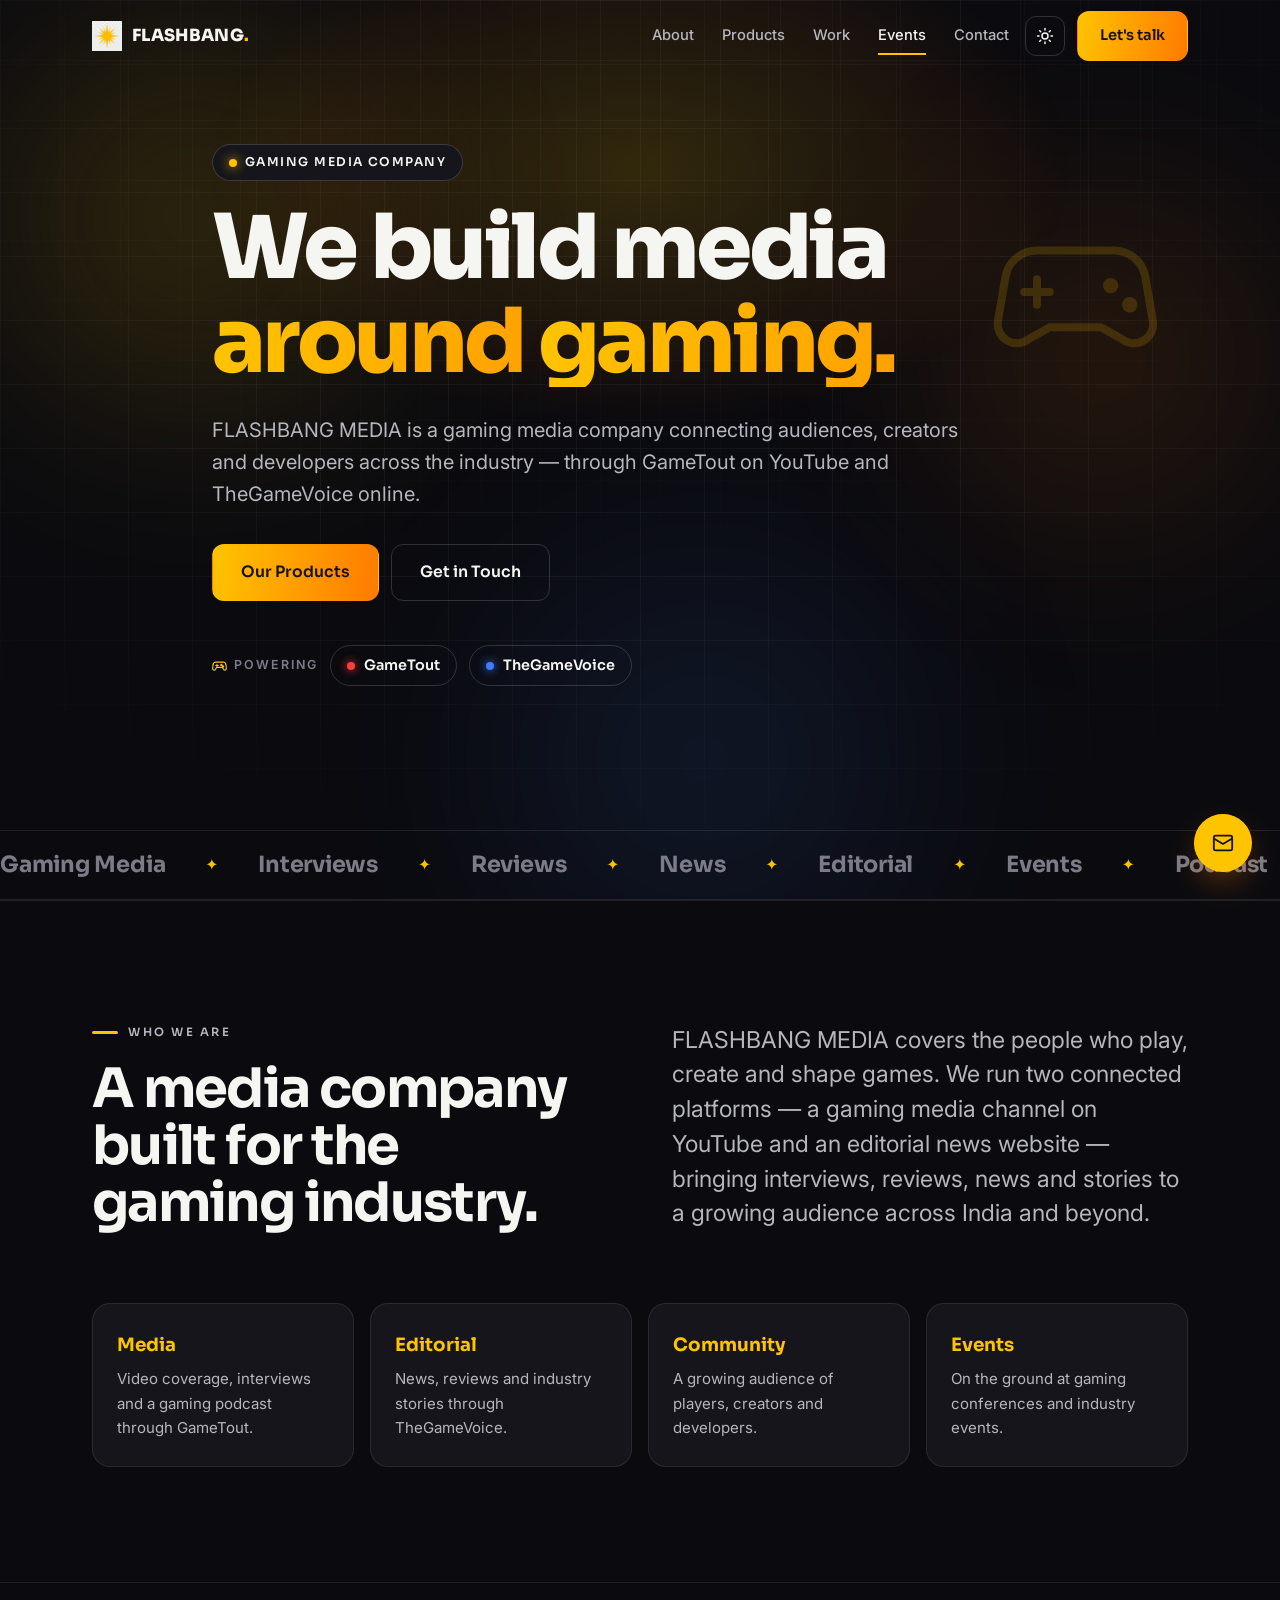
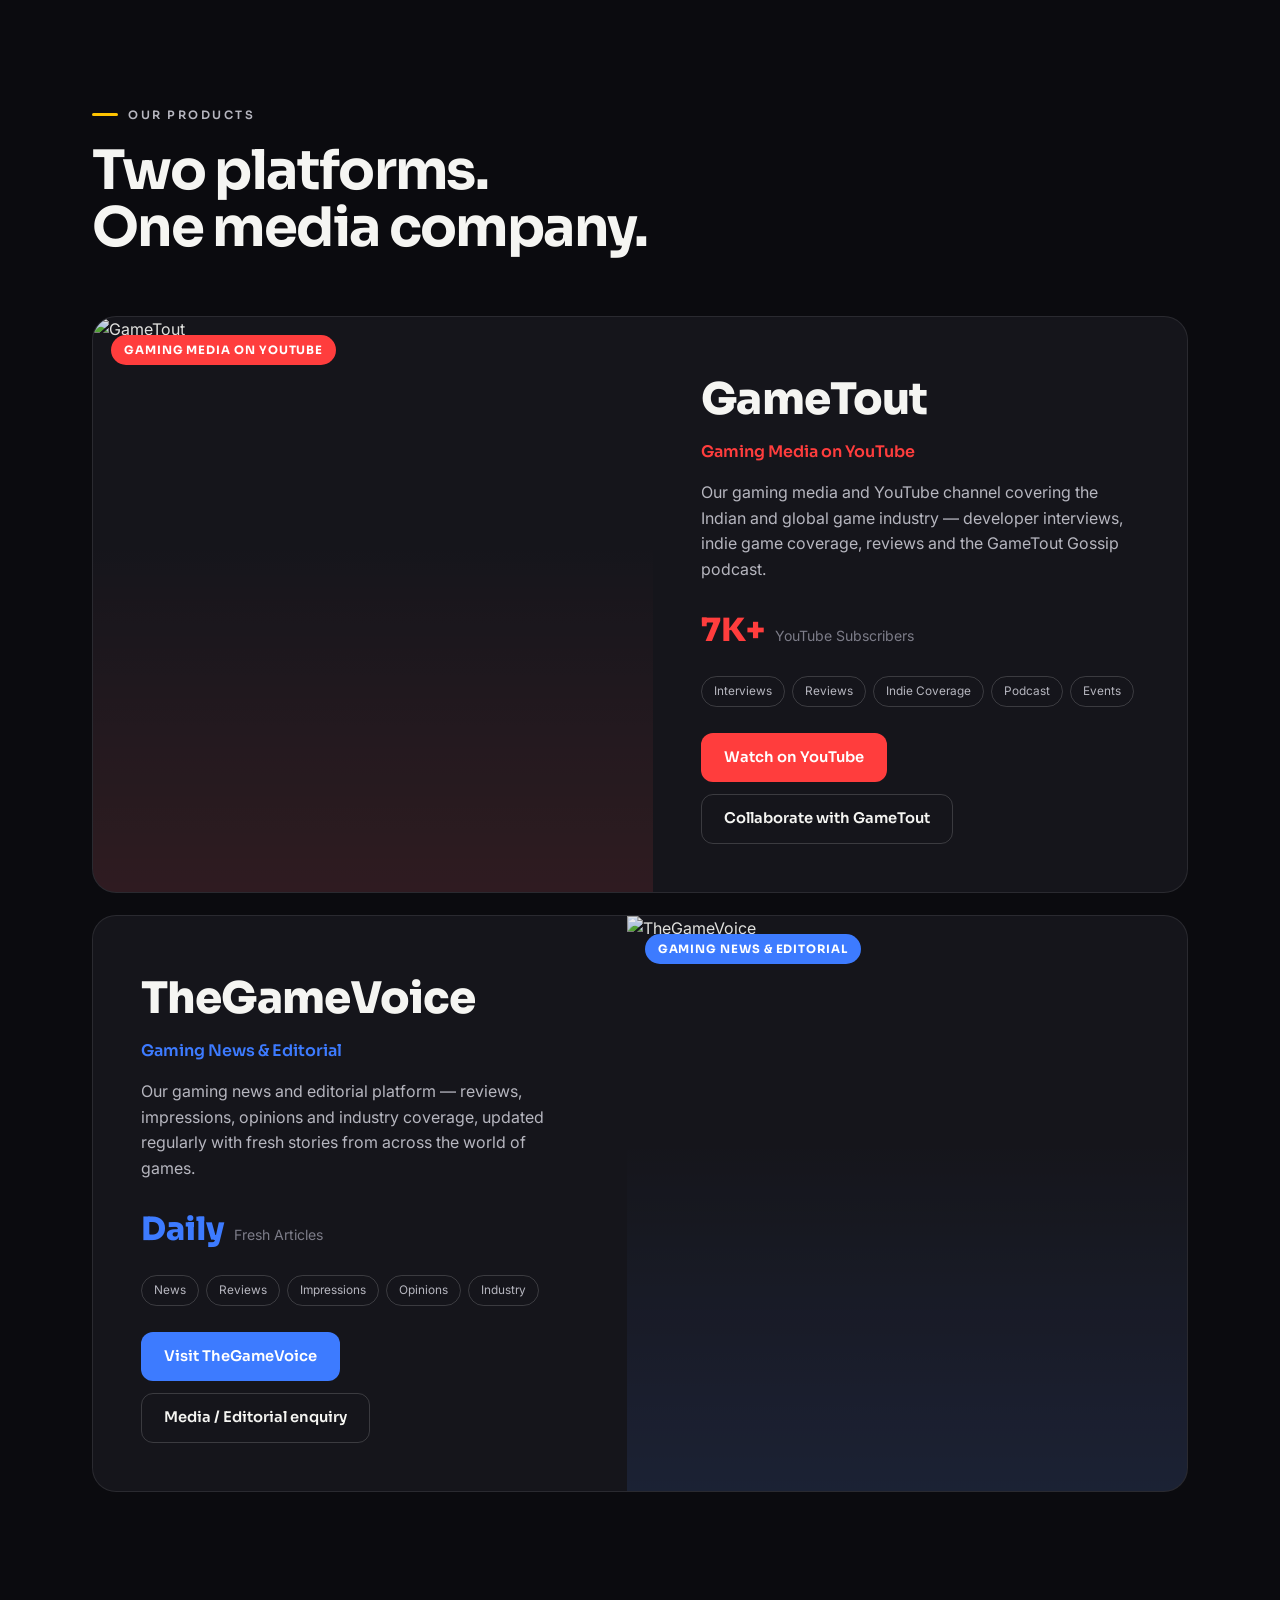
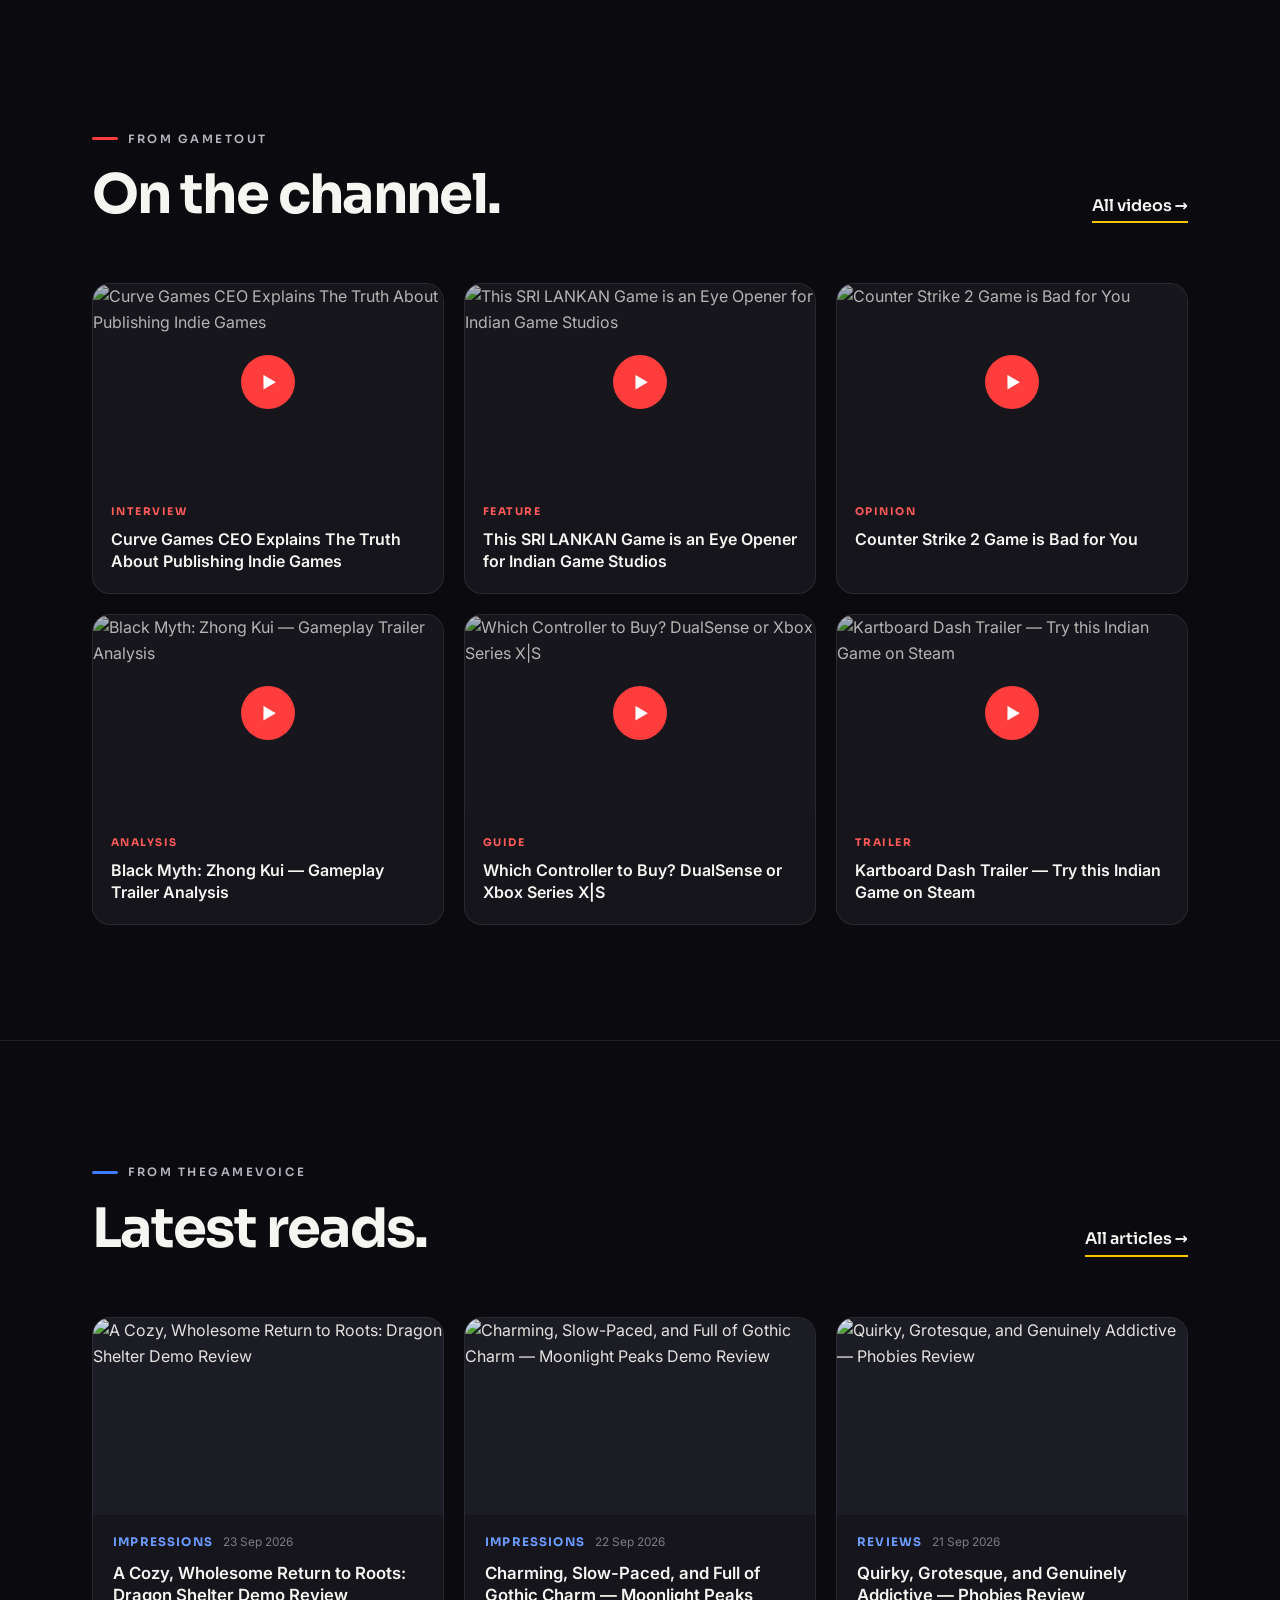
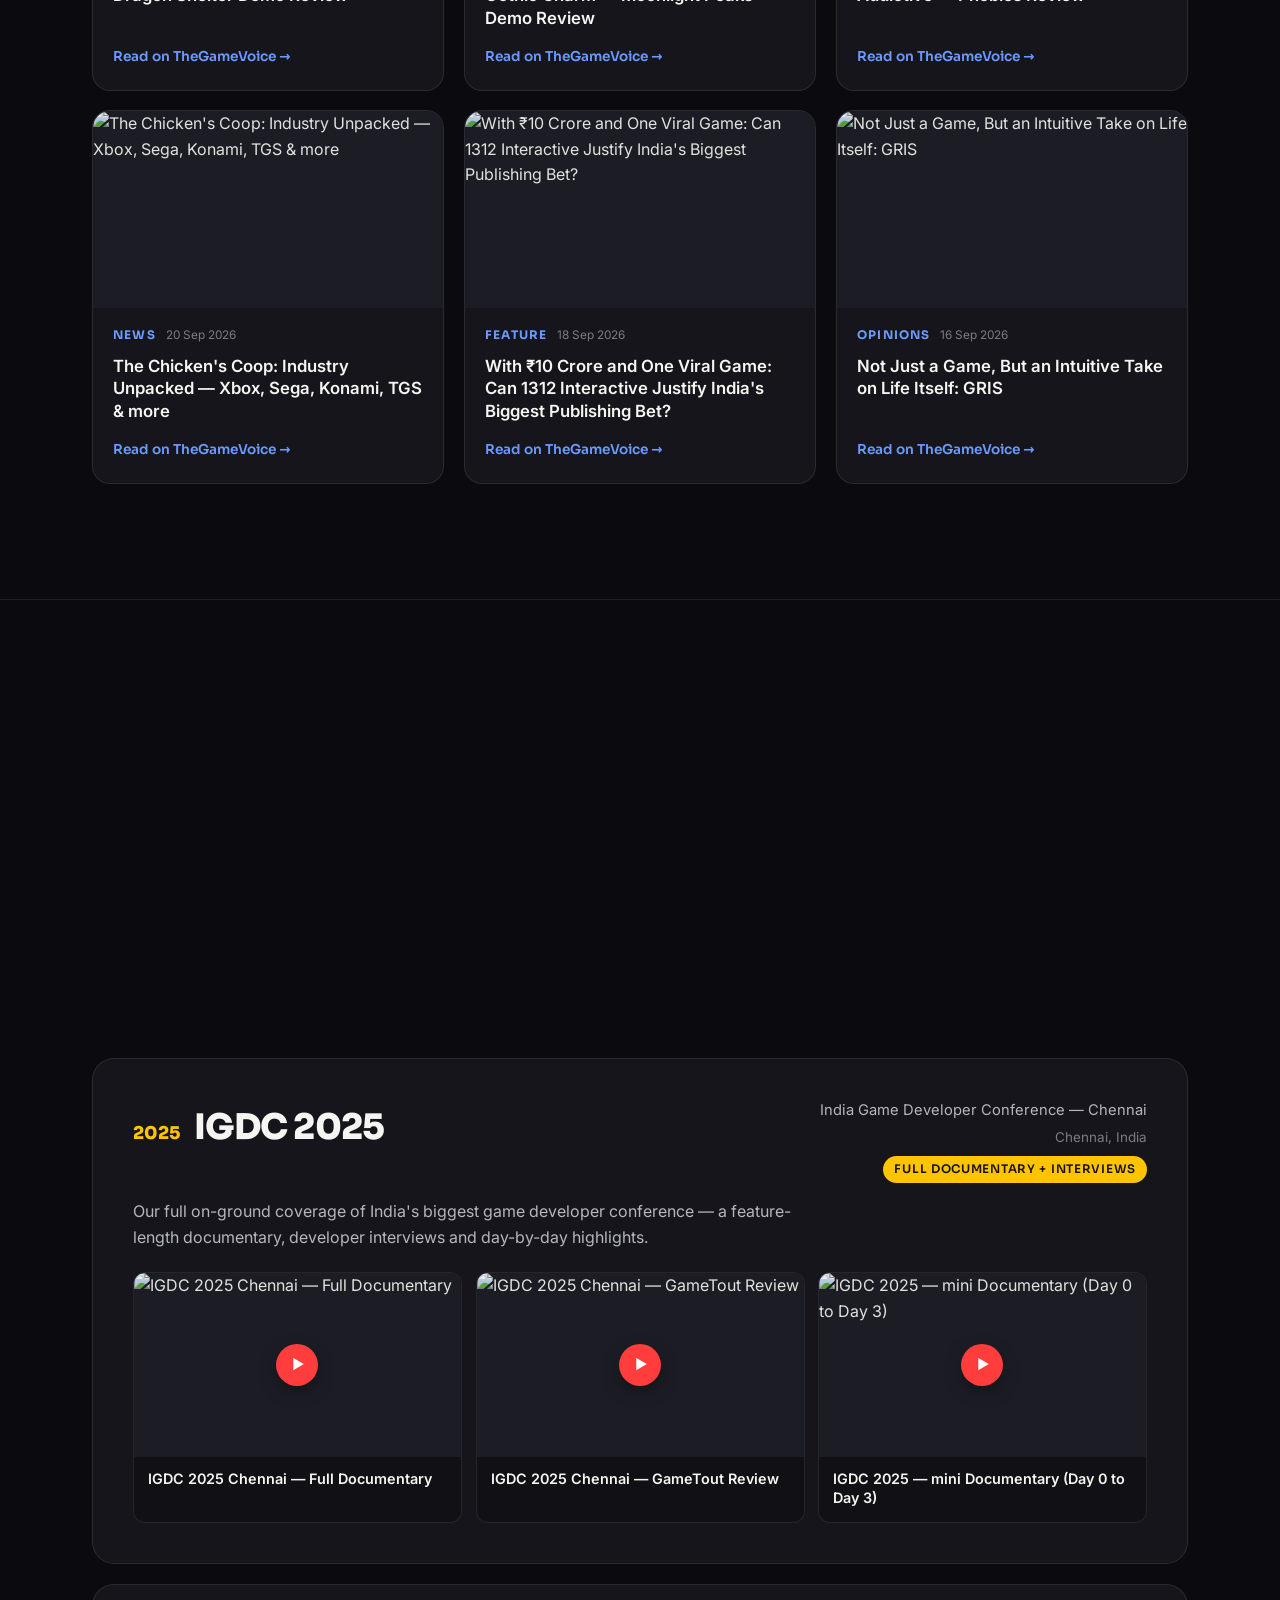
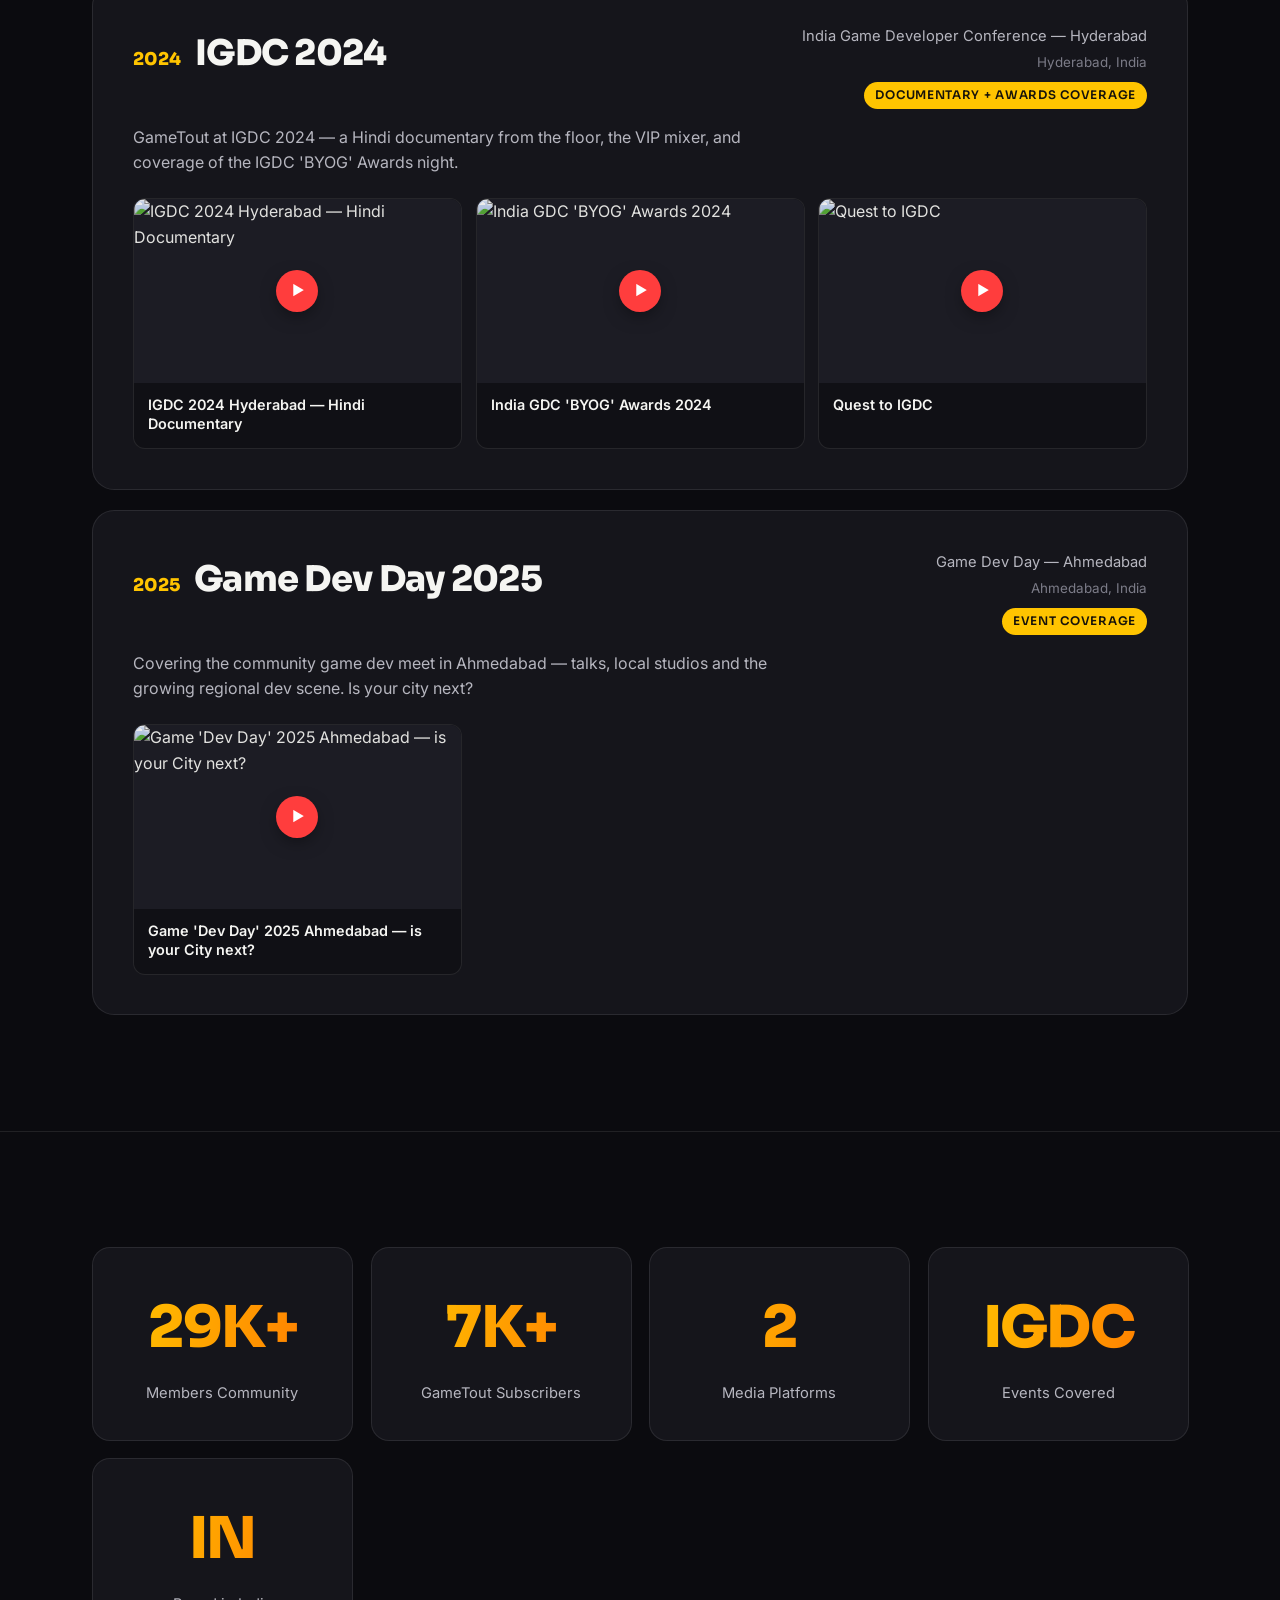
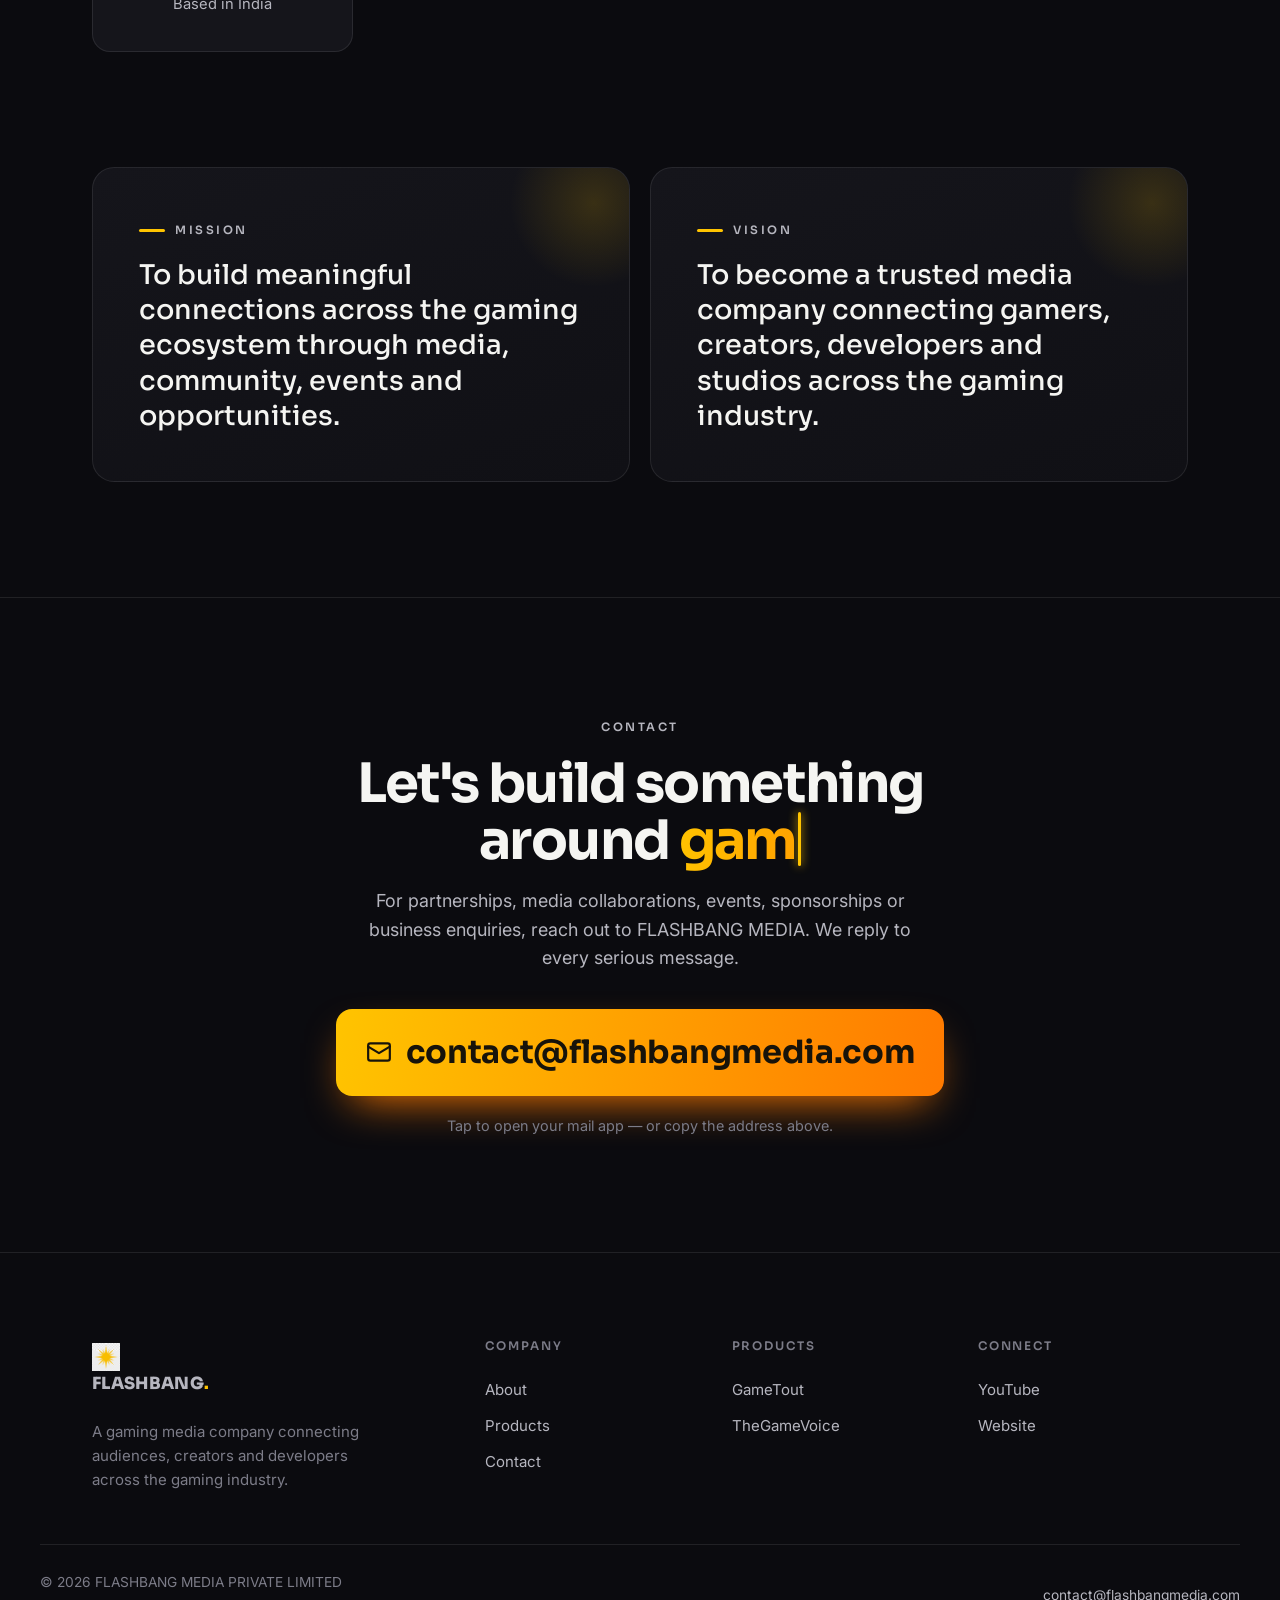
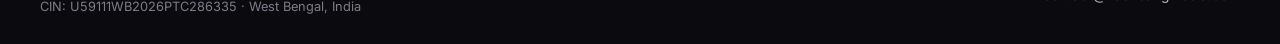
==== commit d4e0379d: "Update community stat label to Members Community Co-authored-by: arena-agent <297053741+arena-agent@" ====
--- a/index.html
+++ b/index.html
@@ -19,7 +19,7 @@
   <link rel="preconnect" href="https://fonts.gstatic.com" crossorigin />
   <link href="https://fonts.googleapis.com/css2?family=Sora:wght@400;500;600;700;800&family=Inter:wght@400;500;600&display=swap" rel="stylesheet" />
 
-  <link rel="stylesheet" href="assets/css/style.css?v=9" />
+  <link rel="stylesheet" href="assets/css/style.css?v=10" />
   <script>
     (function () {
       try {
@@ -273,8 +273,8 @@
     <span class="fab__label">Contact us</span>
   </a>
 
-  <script src="data/content.js?v=9"></script>
-  <script src="assets/js/main.js?v=9"></script>
-  <script src="assets/js/feeds.js?v=9"></script>
+  <script src="data/content.js?v=10"></script>
+  <script src="assets/js/main.js?v=10"></script>
+  <script src="assets/js/feeds.js?v=10"></script>
 </body>
 </html>
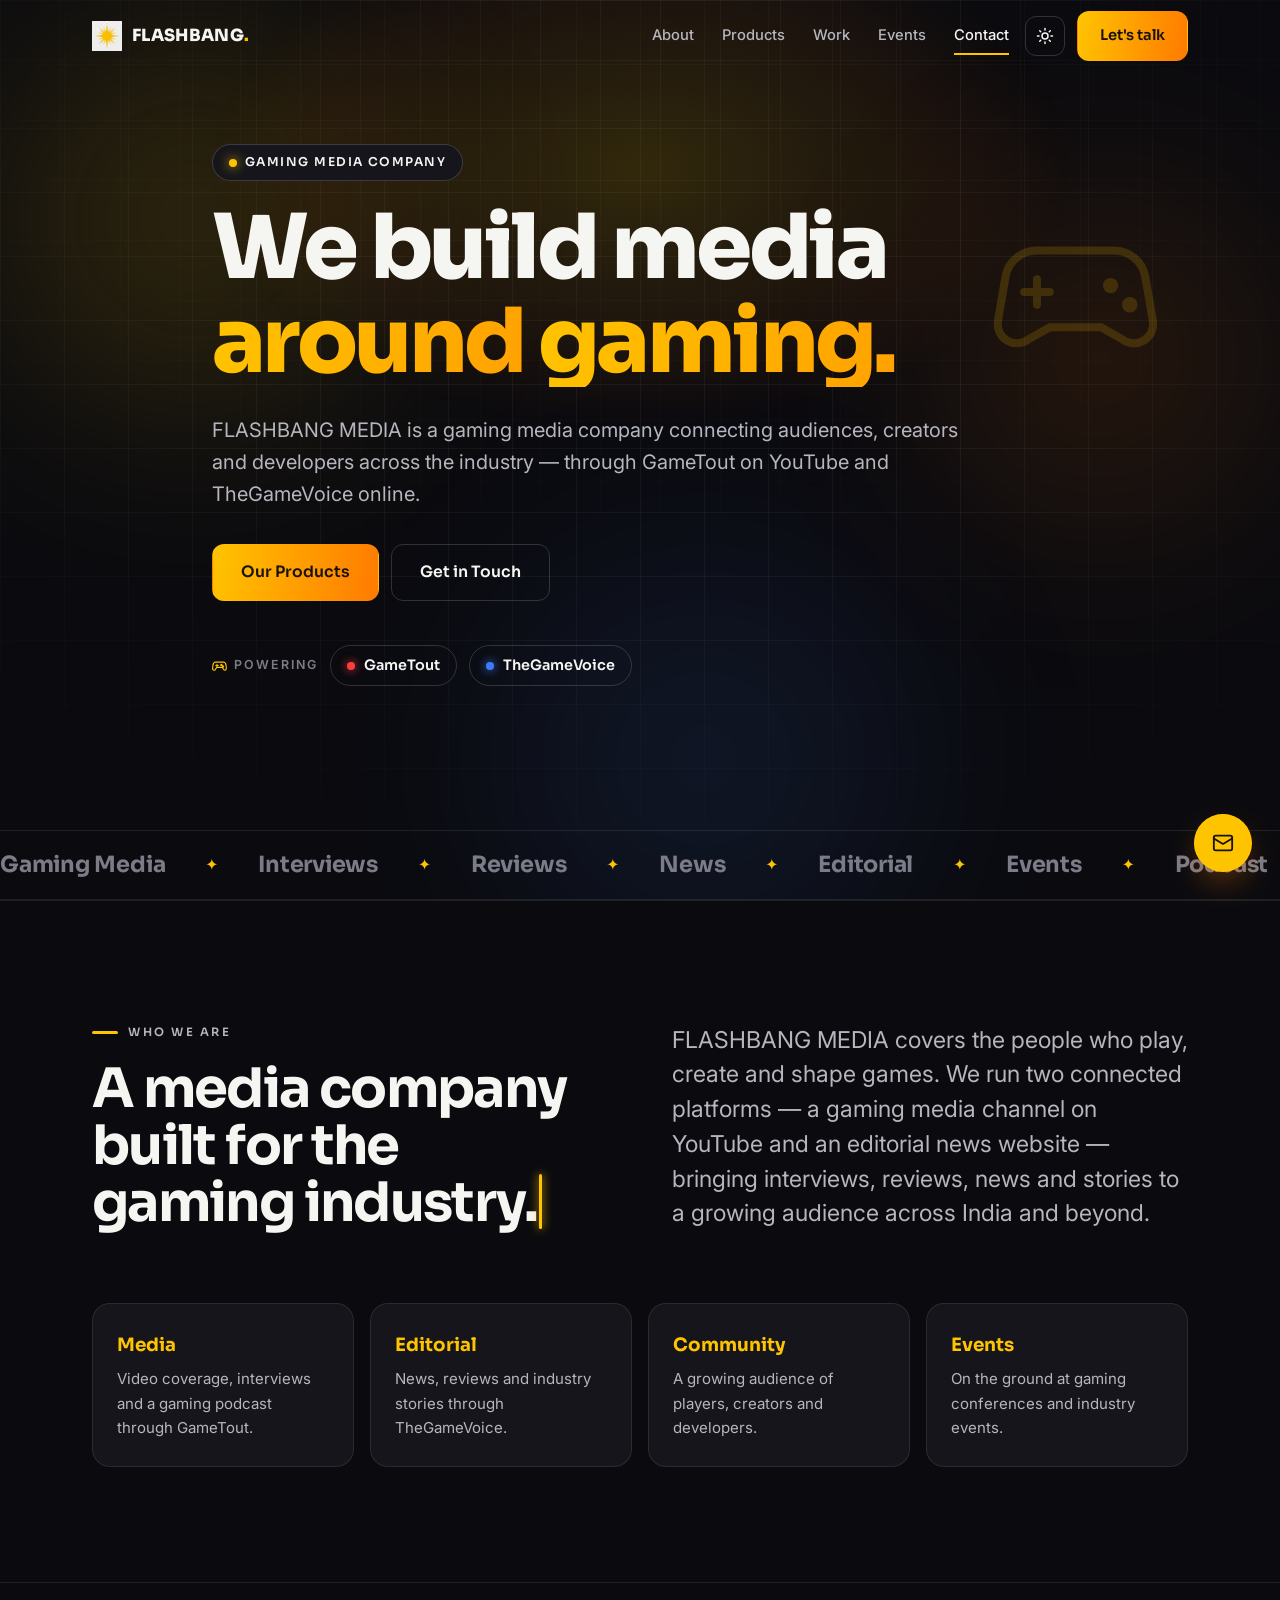
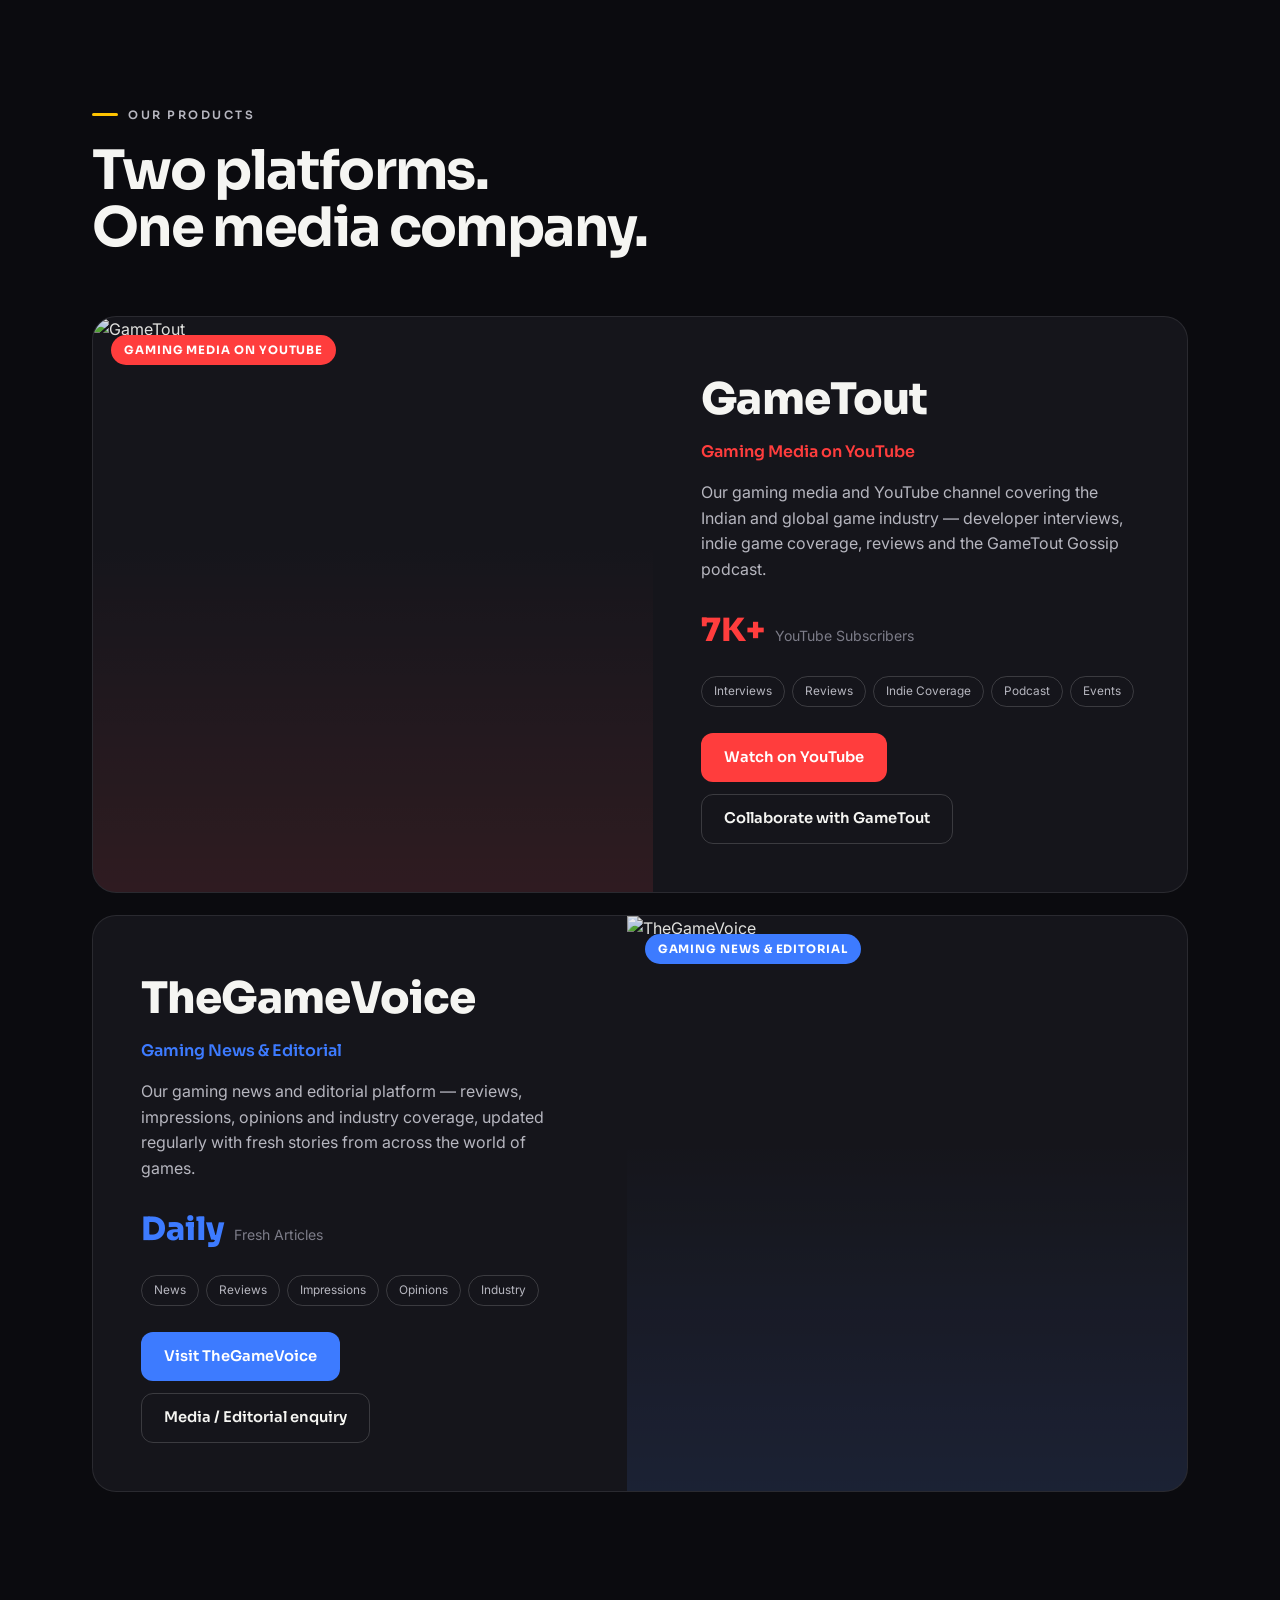
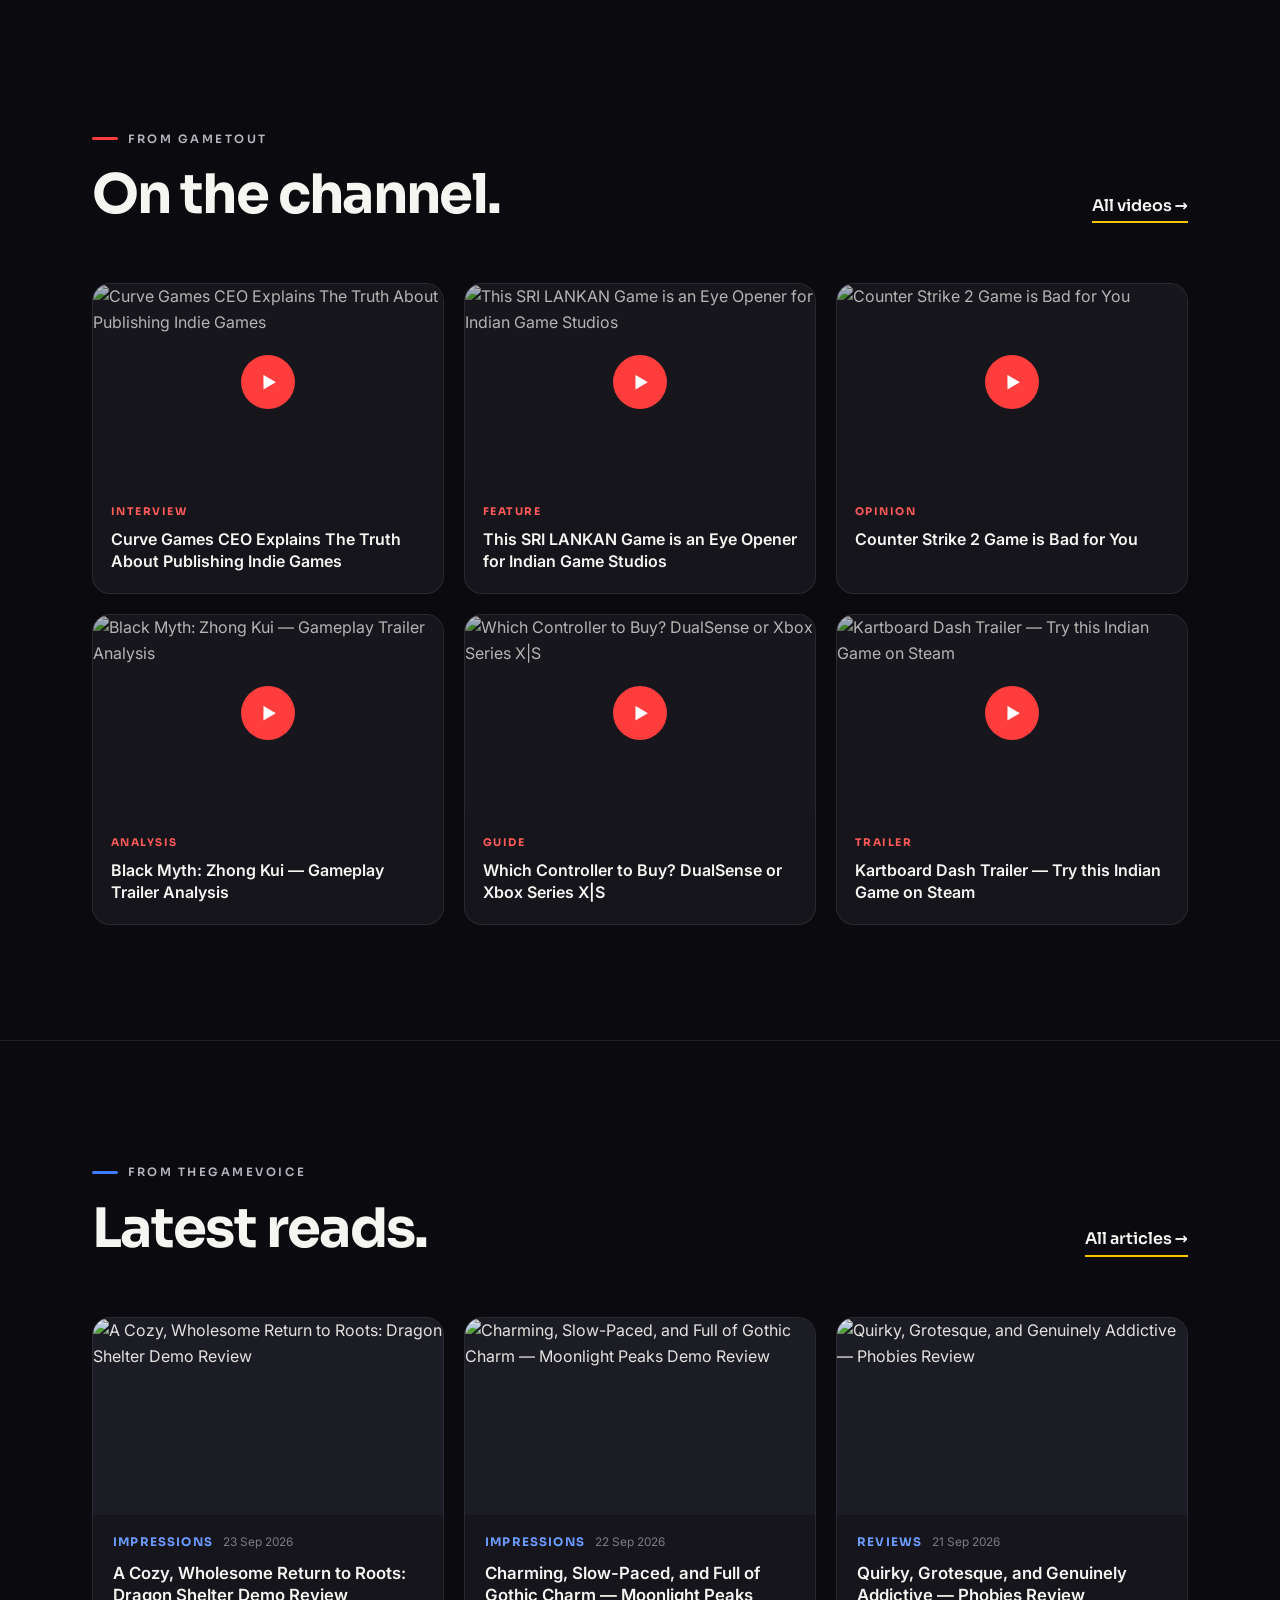
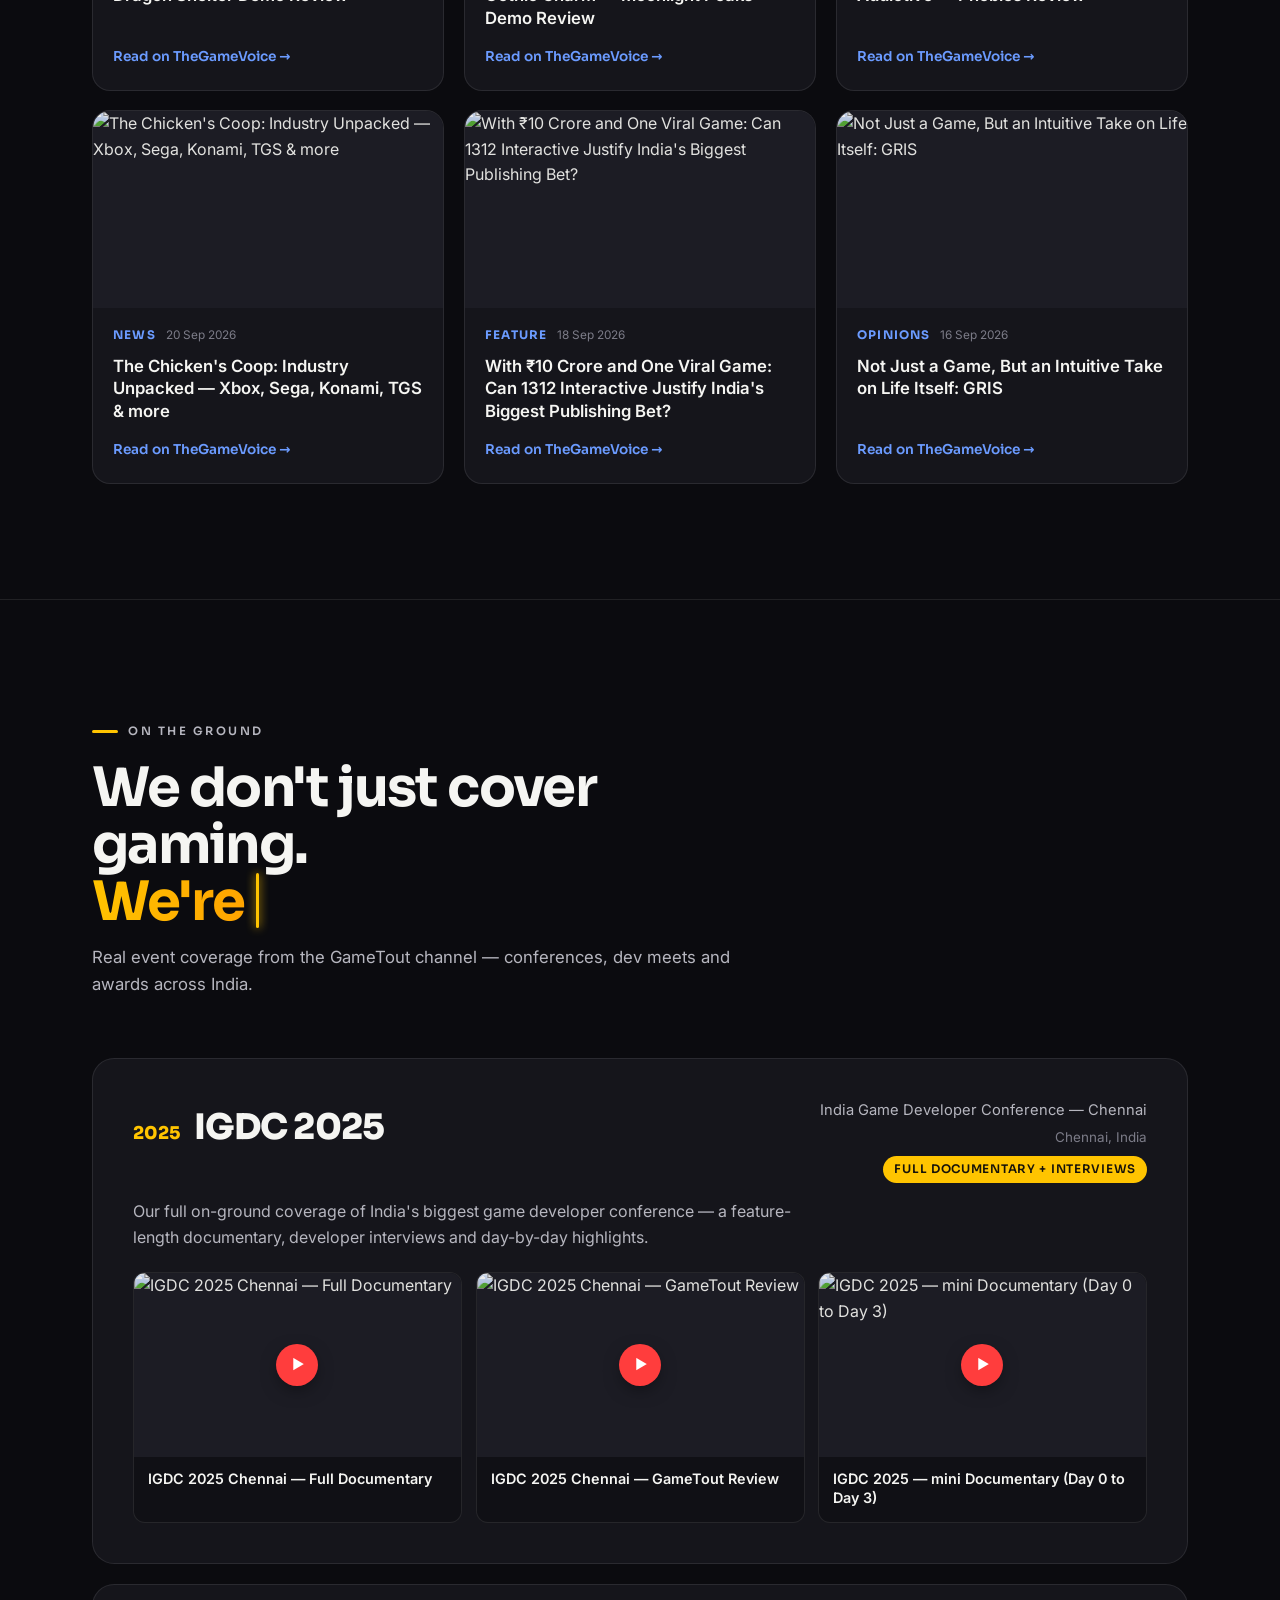
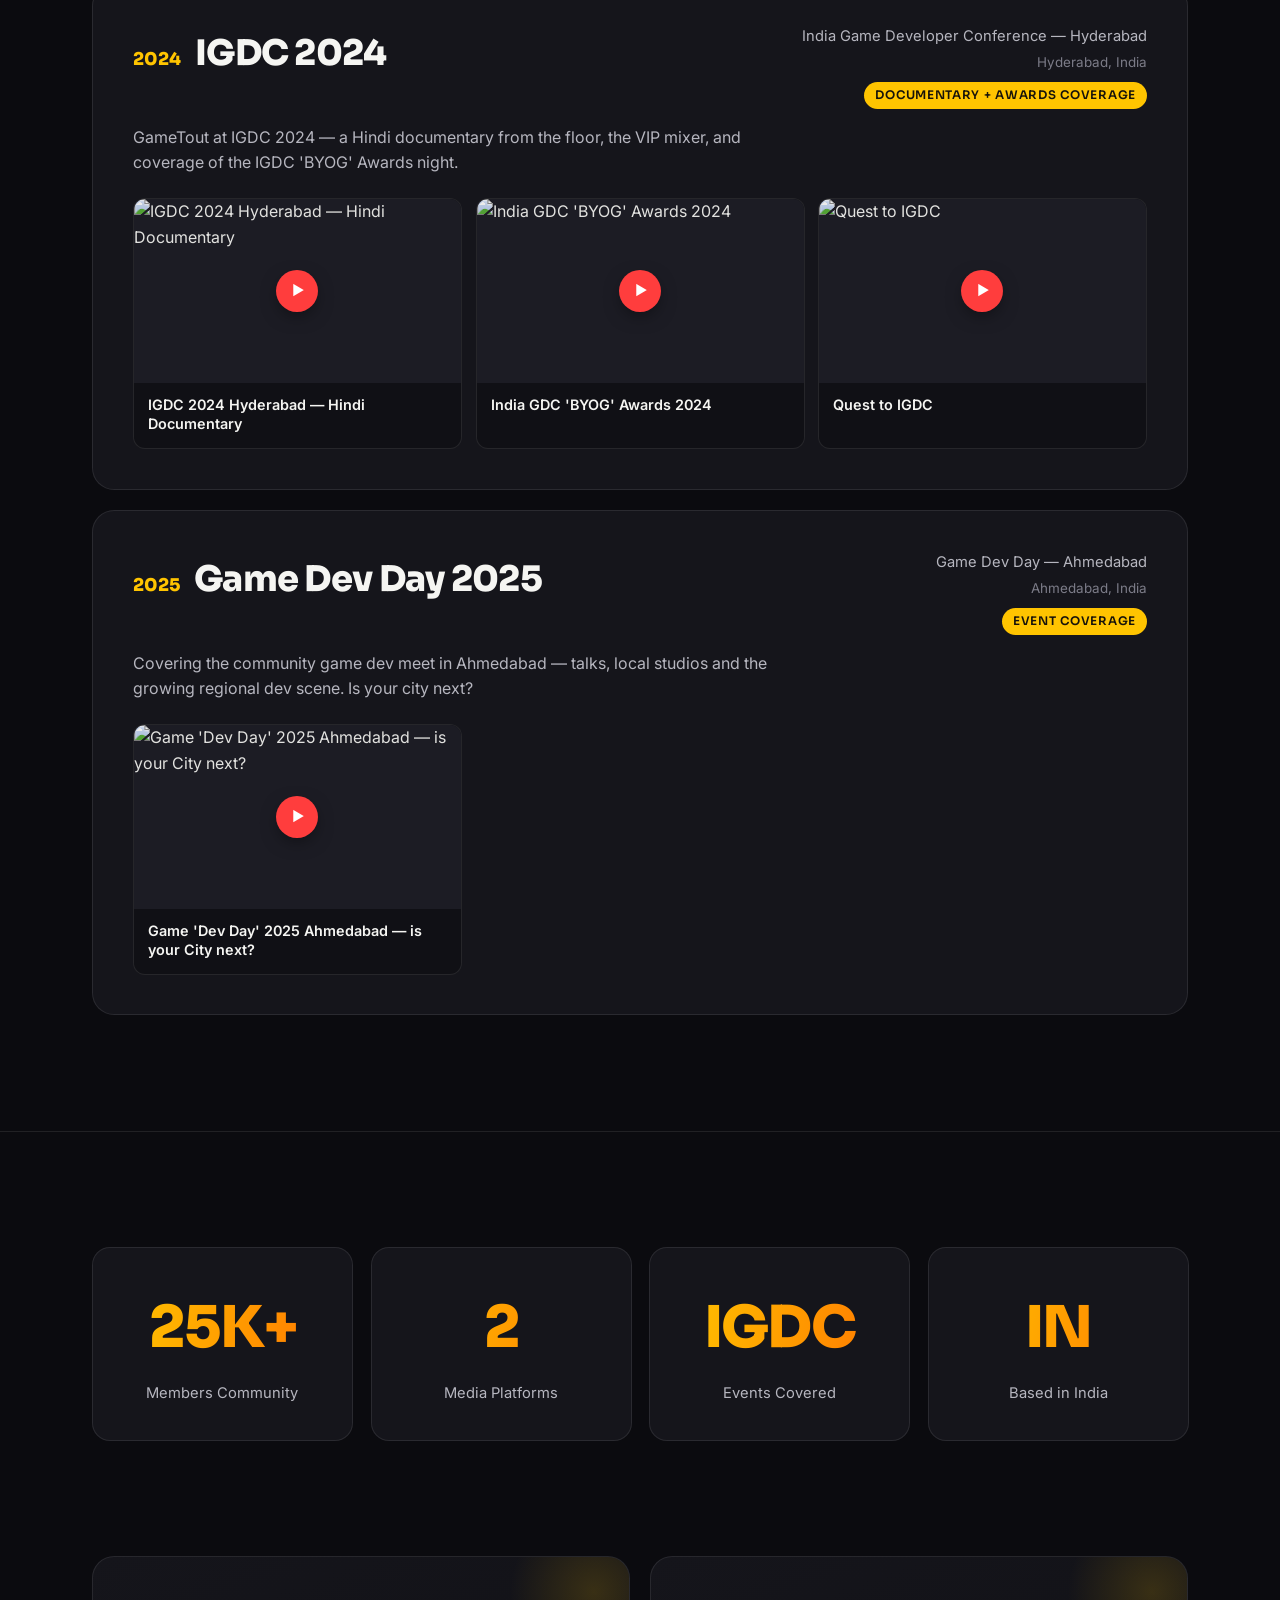
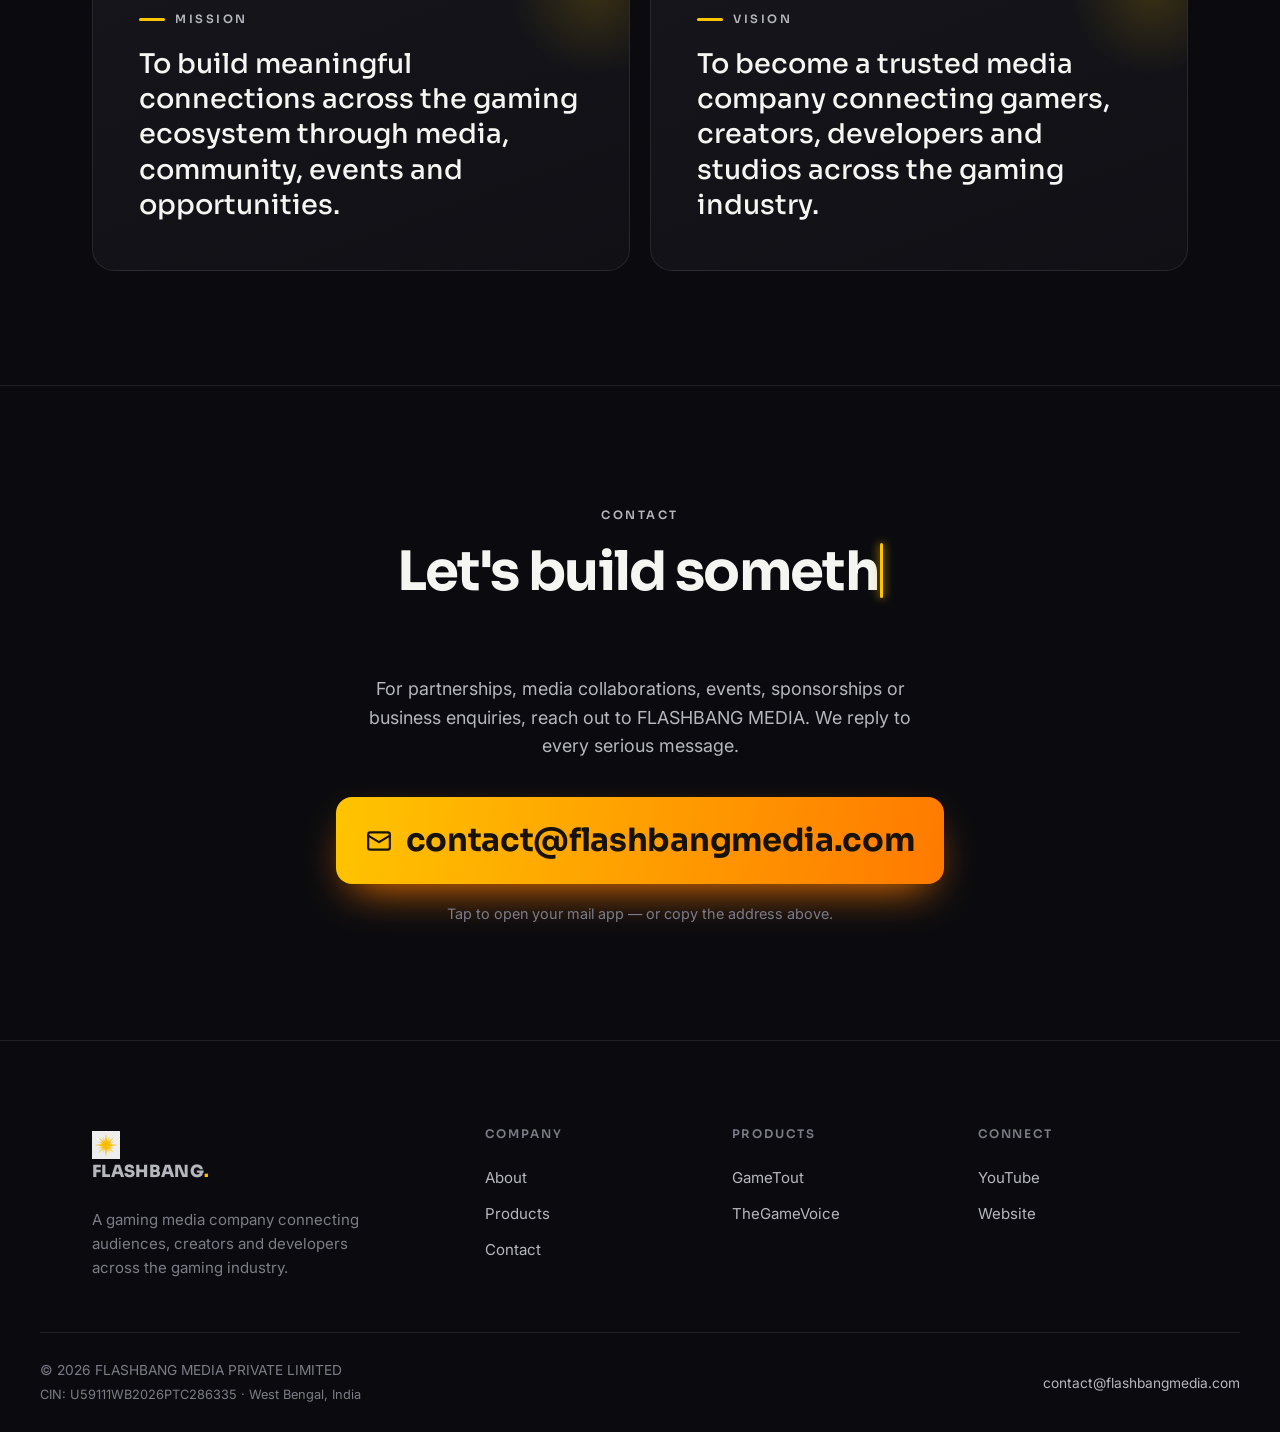
==== commit c3646755: "Remove 7K+ subscribers stat Co-authored-by: arena-agent <297053741+arena-agent@users.noreply.github." ====
--- a/index.html
+++ b/index.html
@@ -19,7 +19,7 @@
   <link rel="preconnect" href="https://fonts.gstatic.com" crossorigin />
   <link href="https://fonts.googleapis.com/css2?family=Sora:wght@400;500;600;700;800&family=Inter:wght@400;500;600&display=swap" rel="stylesheet" />
 
-  <link rel="stylesheet" href="assets/css/style.css?v=10" />
+  <link rel="stylesheet" href="assets/css/style.css?v=11" />
   <script>
     (function () {
       try {
@@ -273,8 +273,8 @@
     <span class="fab__label">Contact us</span>
   </a>
 
-  <script src="data/content.js?v=10"></script>
-  <script src="assets/js/main.js?v=10"></script>
-  <script src="assets/js/feeds.js?v=10"></script>
+  <script src="data/content.js?v=11"></script>
+  <script src="assets/js/main.js?v=11"></script>
+  <script src="assets/js/feeds.js?v=11"></script>
 </body>
 </html>
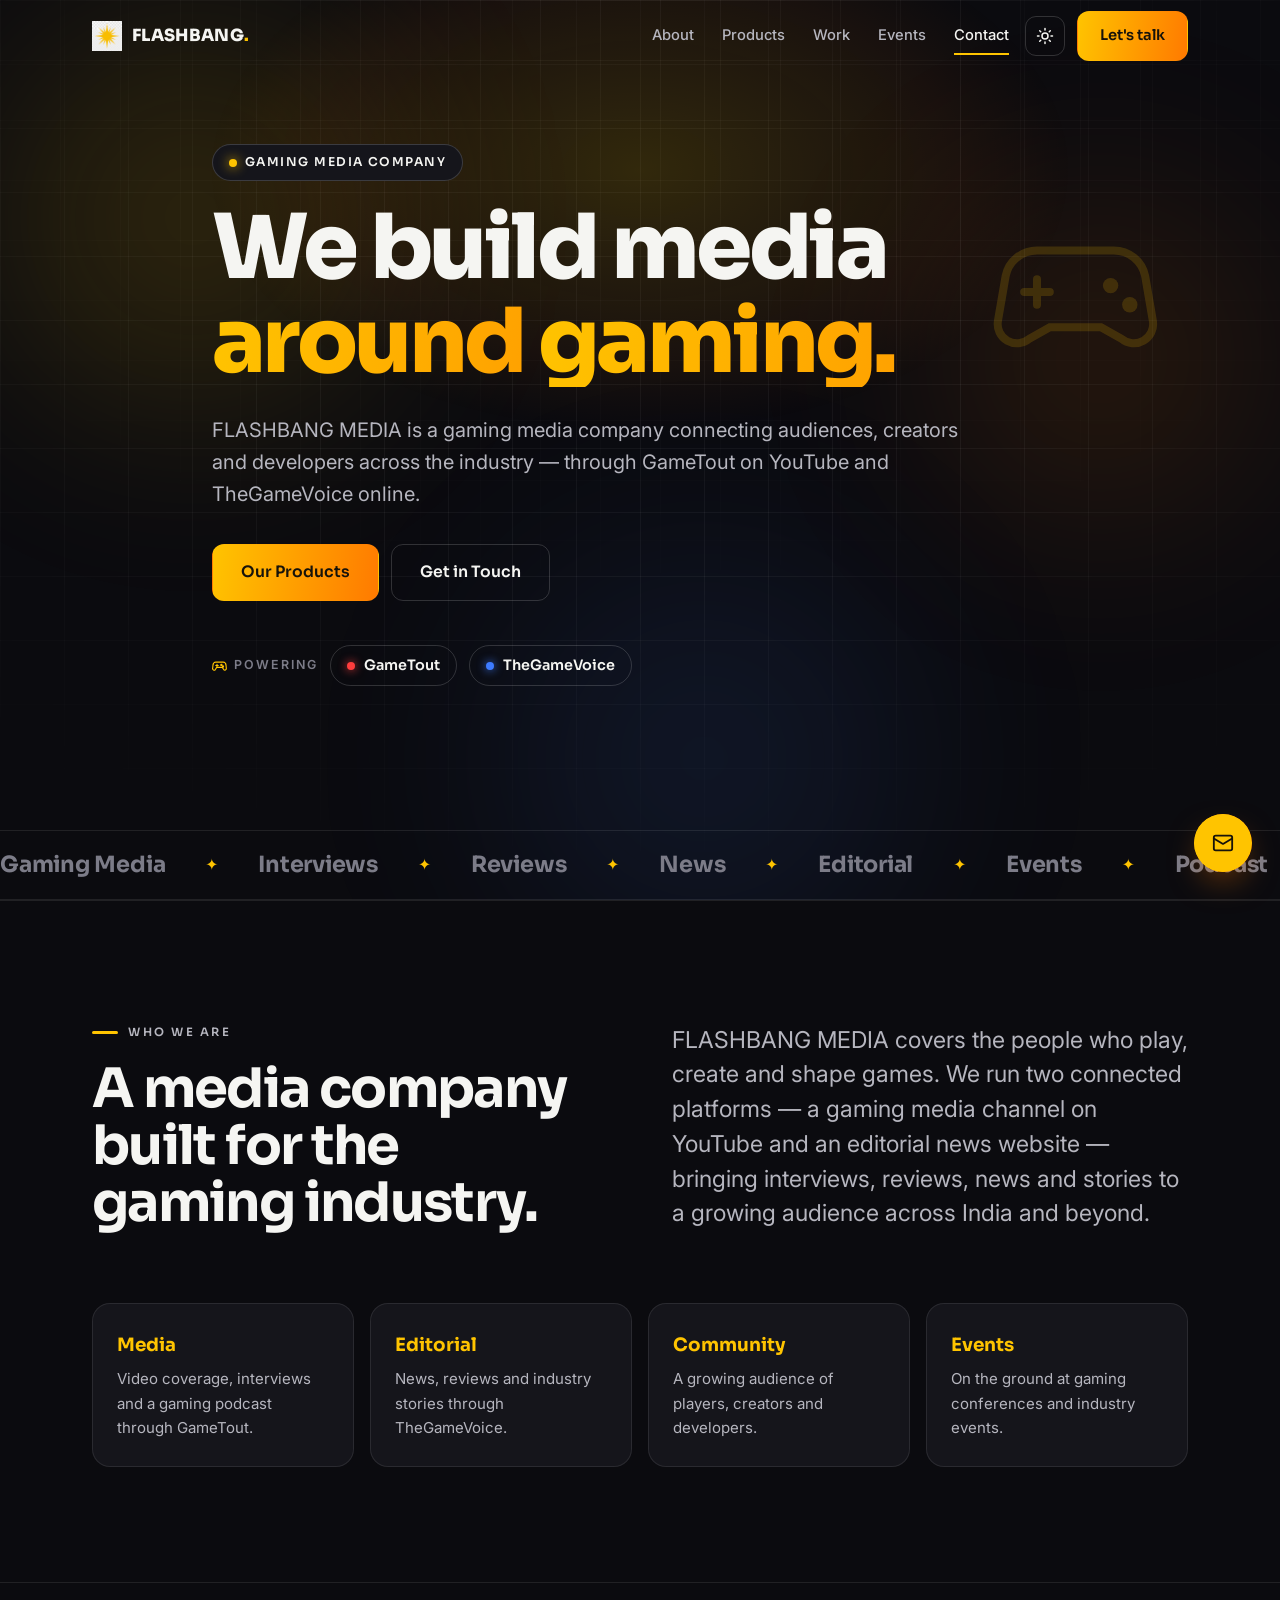
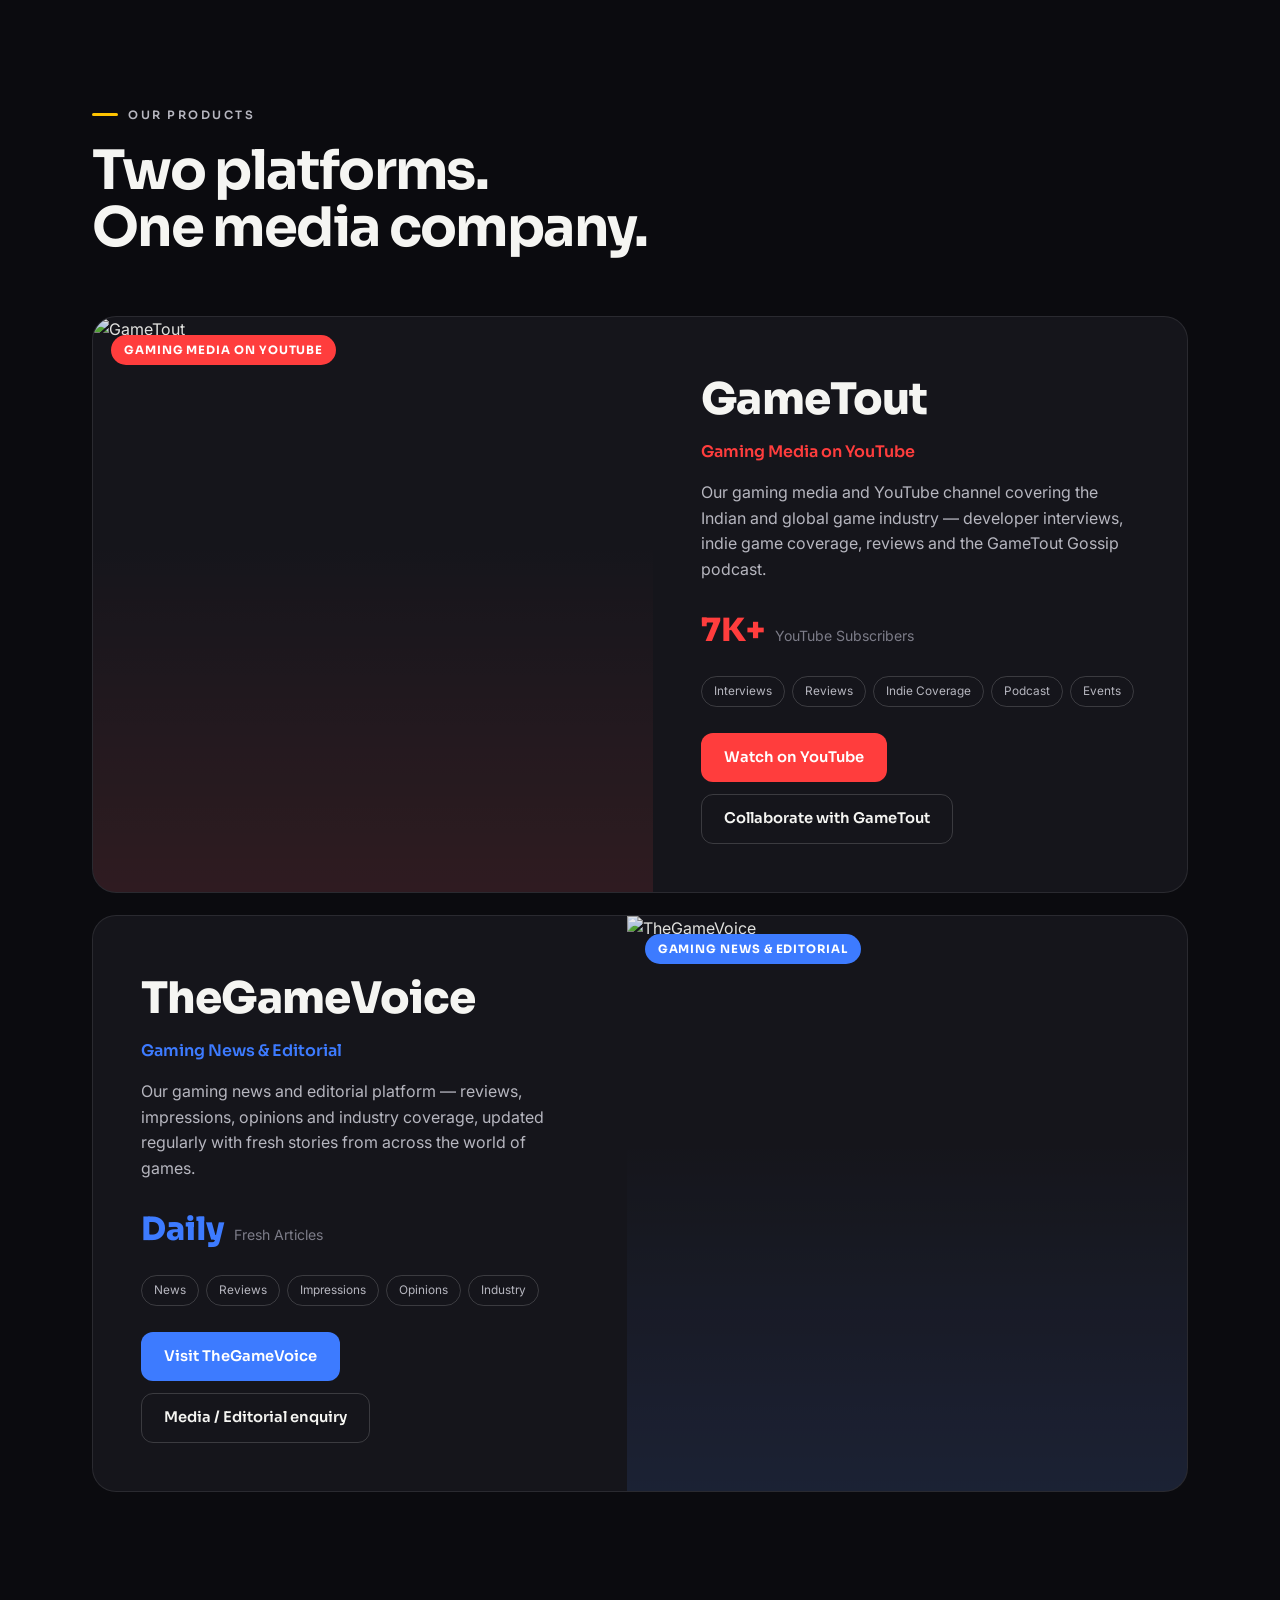
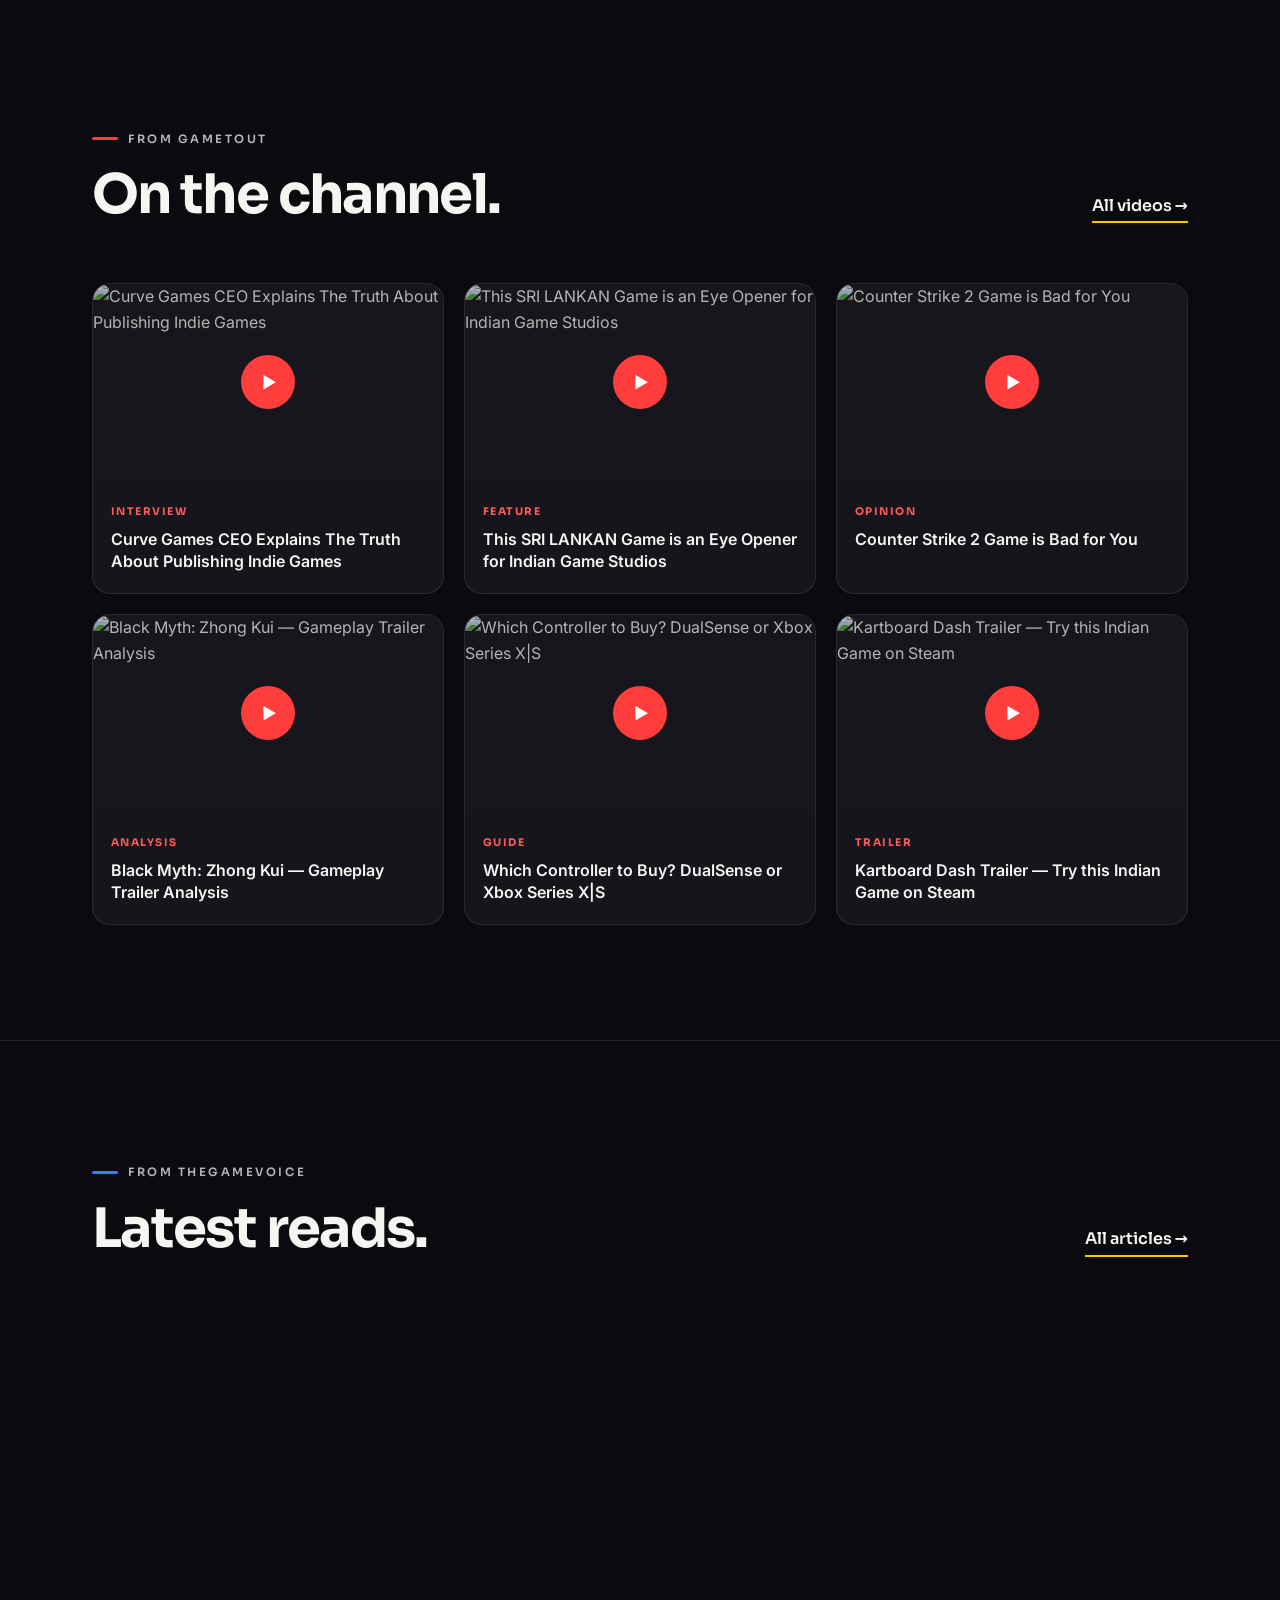
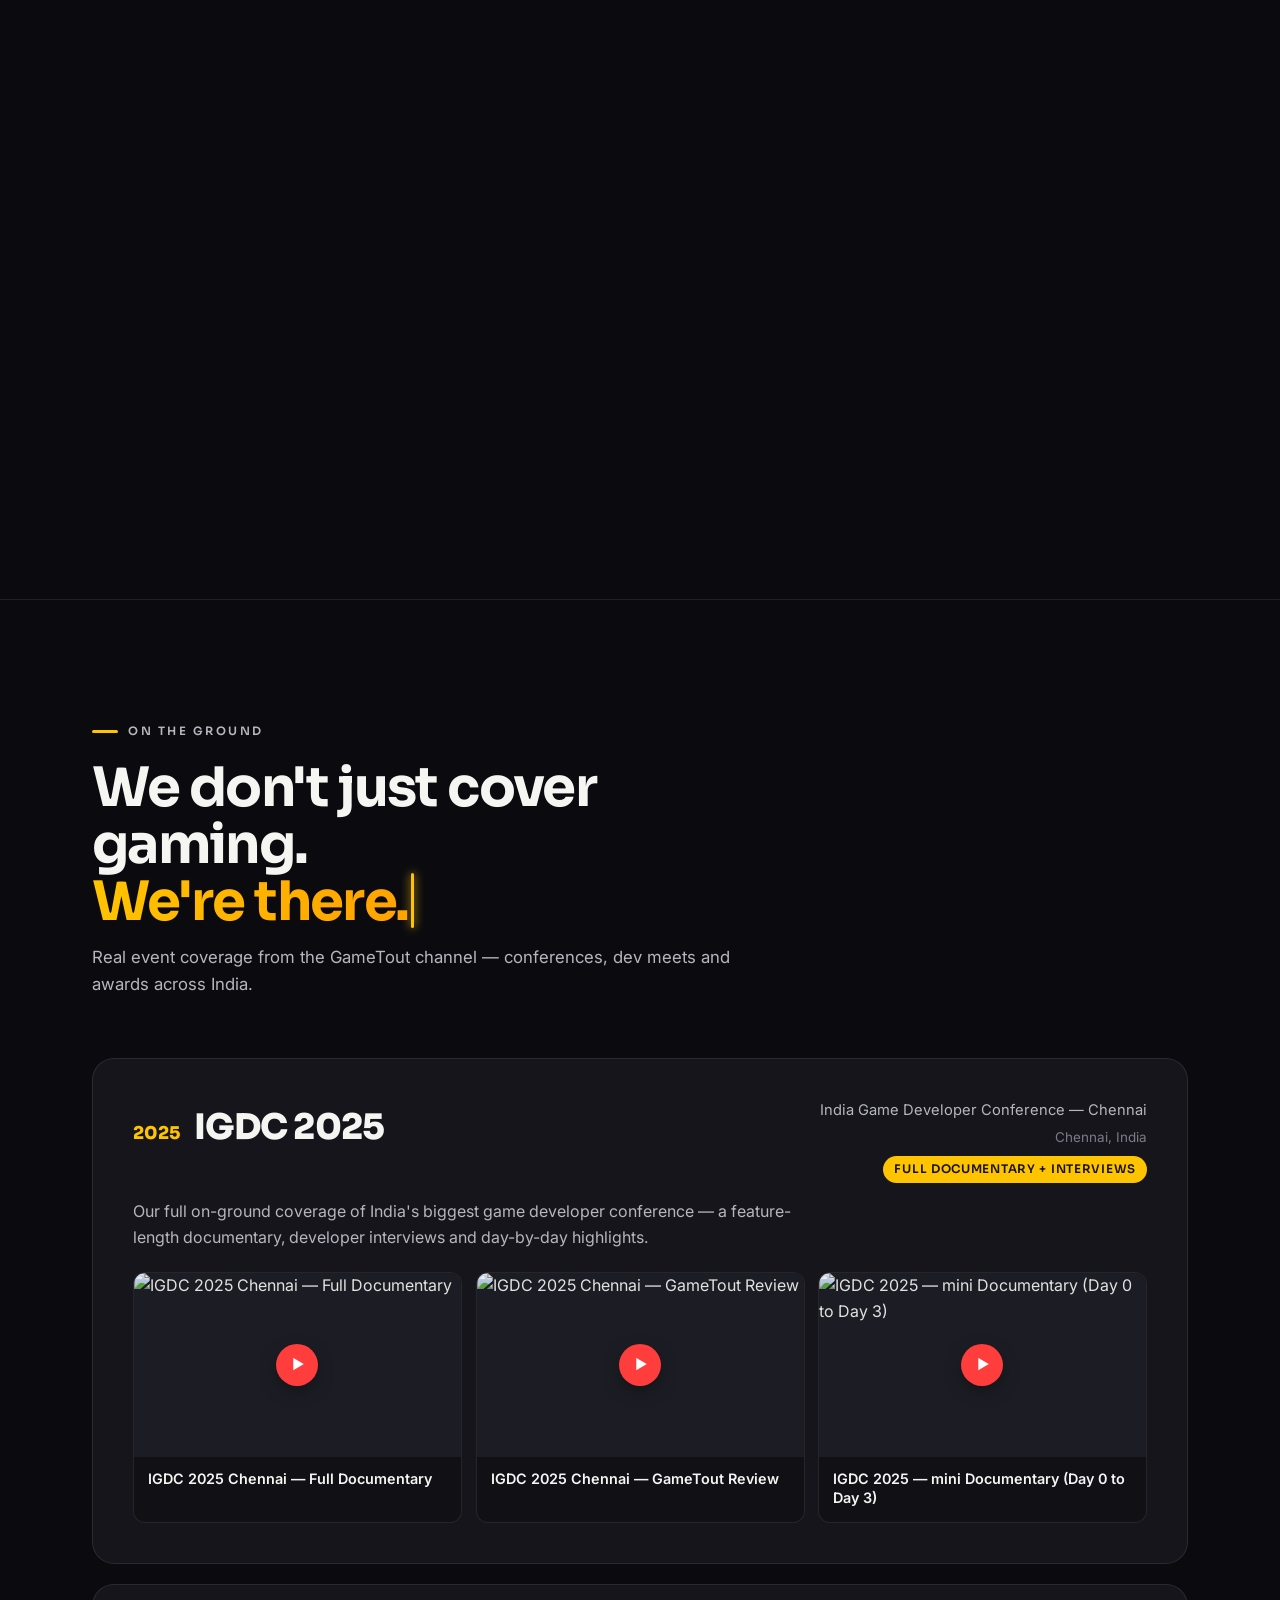
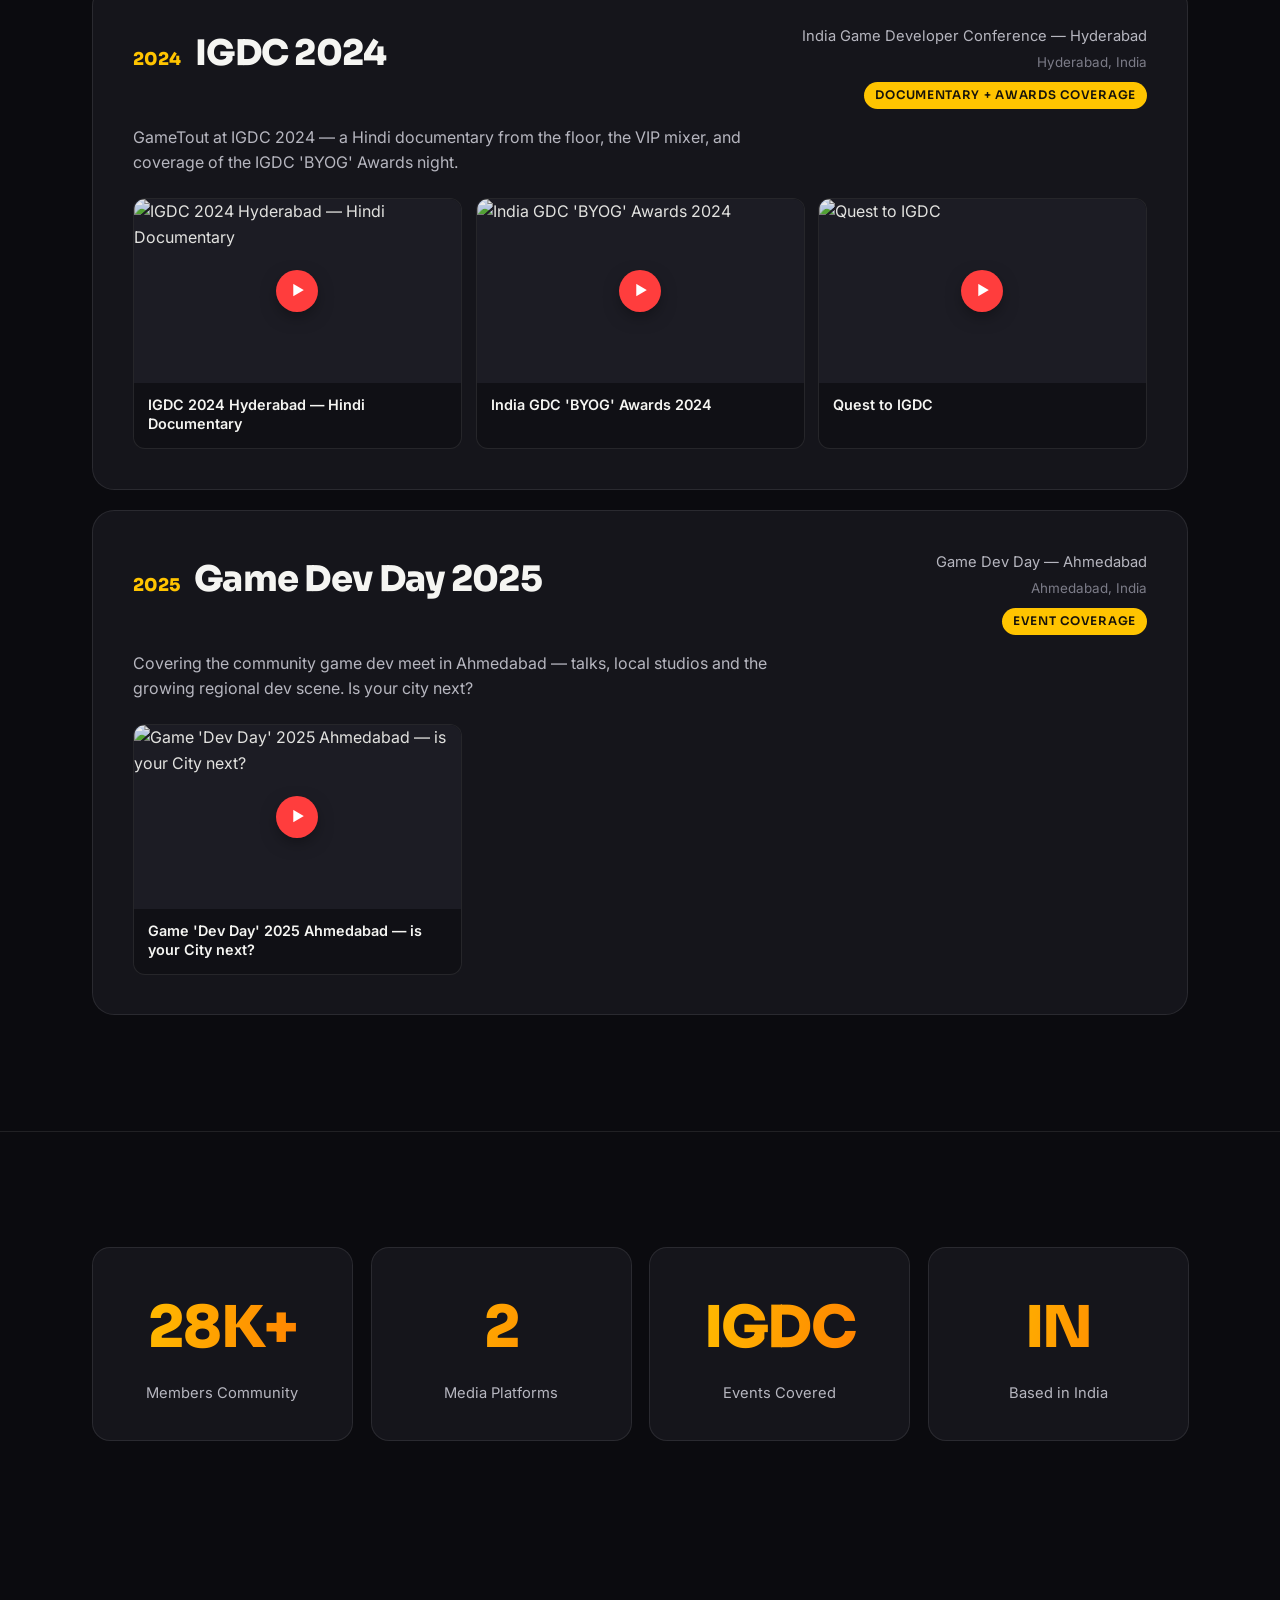
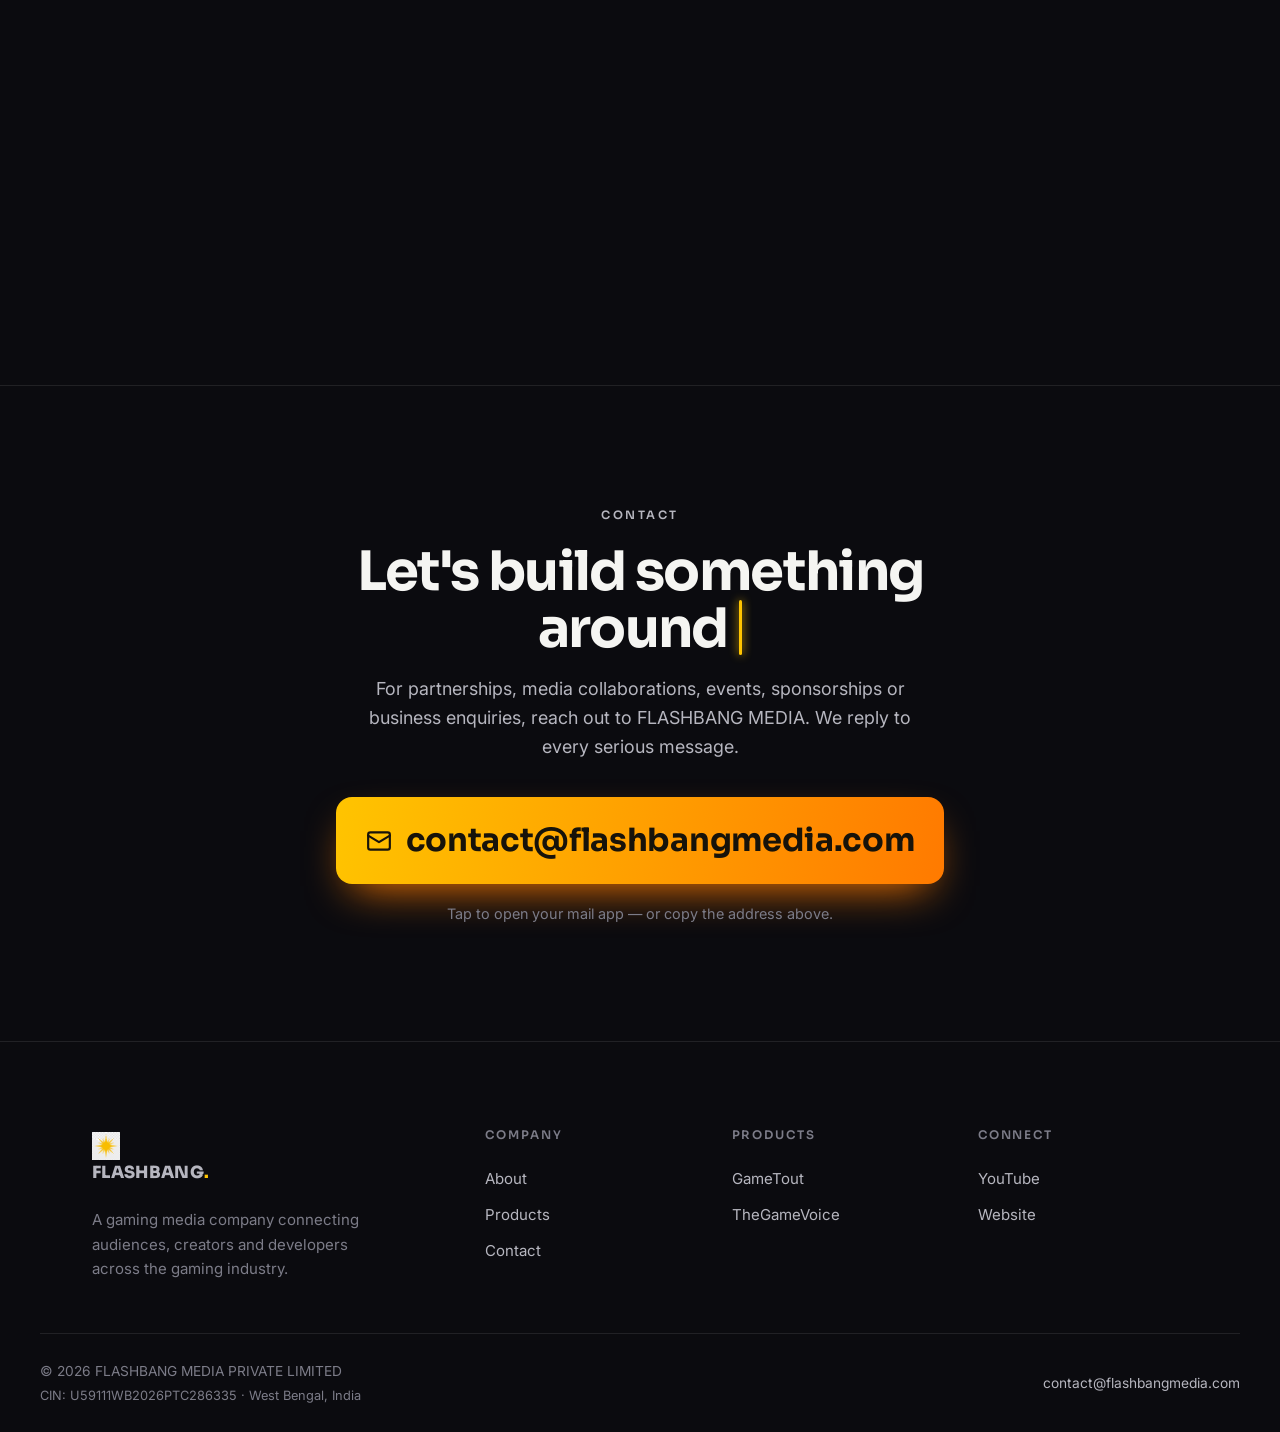
==== commit 931155cf: "Refactor: split page into per-section files under /sections - Each section (nav, hero, about, produc" ====
--- a/index.html
+++ b/index.html
@@ -19,7 +19,7 @@
   <link rel="preconnect" href="https://fonts.gstatic.com" crossorigin />
   <link href="https://fonts.googleapis.com/css2?family=Sora:wght@400;500;600;700;800&family=Inter:wght@400;500;600&display=swap" rel="stylesheet" />
 
-  <link rel="stylesheet" href="assets/css/style.css?v=11" />
+  <link rel="stylesheet" href="assets/css/style.css?v=12" />
   <script>
     (function () {
       try {
@@ -58,223 +58,29 @@
     <span class="bg-fx__grid"></span>
   </div>
 
-  <!-- ===================== NAV ===================== -->
-  <header class="nav" id="nav">
-    <div class="container nav__inner">
-      <a class="brand" href="#top" aria-label="FLASHBANG MEDIA home">
-        <img src="assets/img/logo.png" alt="" class="brand__mark" width="30" height="30" />
-        <span class="brand__name">FLASHBANG<span class="brand__dot">.</span></span>
-      </a>
-      <nav class="nav__links" aria-label="Primary">
-        <a href="#about">About</a>
-        <a href="#products">Products</a>
-        <a href="#work">Work</a>
-        <a href="#events">Events</a>
-        <a href="#contact">Contact</a>
-      </nav>
-      <div class="nav__right">
-        <button class="theme-toggle" id="themeToggle" aria-label="Toggle theme">
-          <svg class="icon-moon" viewBox="0 0 24 24" fill="none" stroke="currentColor" stroke-width="2" stroke-linecap="round" stroke-linejoin="round"><path d="M21 12.79A9 9 0 1 1 11.21 3 7 7 0 0 0 21 12.79z"/></svg>
-          <svg class="icon-sun" viewBox="0 0 24 24" fill="none" stroke="currentColor" stroke-width="2" stroke-linecap="round" stroke-linejoin="round"><circle cx="12" cy="12" r="4"/><path d="M12 2v2M12 20v2M4.93 4.93l1.41 1.41M17.66 17.66l1.41 1.41M2 12h2M20 12h2M6.34 17.66l-1.41 1.41M19.07 4.93l-1.41 1.41"/></svg>
-        </button>
-        <a href="#contact" class="btn btn--accent nav__cta">Let's talk</a>
-        <button class="nav__toggle" id="navToggle" aria-label="Open menu" aria-expanded="false" aria-controls="mobileMenu">
-          <span></span><span></span><span></span>
-        </button>
-      </div>
-    </div>
-    <div class="mobile-menu" id="mobileMenu" hidden>
-      <a href="#about">About</a>
-      <a href="#products">Products</a>
-      <a href="#work">Work</a>
-      <a href="#events">Events</a>
-      <a href="#contact">Contact</a>
-      <a href="#contact" class="btn btn--accent">Let's talk</a>
-    </div>
-  </header>
+  <!-- ====== Section partials are injected here by assets/js/include.js ====== -->
+  <!-- Each section lives in its own file under /sections for easy maintenance. -->
+
+  <div data-include="sections/nav.html"></div>
 
   <span id="top"></span>
   <main id="main">
-    <!-- ===================== HERO ===================== -->
-    <section class="hero" id="hero">
-      <div class="hero__grid-lines" aria-hidden="true"></div>
-      <div class="hero__glow" aria-hidden="true"></div>
-      <svg class="hero__pad" viewBox="0 0 64 64" fill="none" aria-hidden="true">
-        <path d="M20 22h24a10 10 0 0 1 9.8 8l2.4 14a6 6 0 0 1-9.8 5.6L40 46H24l-6.4 3.6A6 6 0 0 1 7.8 44l2.4-14A10 10 0 0 1 20 22Z" stroke="currentColor" stroke-width="2.5"/>
-        <path d="M20 31v8M16 35h8" stroke="currentColor" stroke-width="2.5" stroke-linecap="round"/>
-        <circle cx="43" cy="33" r="2.4" fill="currentColor"/>
-        <circle cx="49" cy="39" r="2.4" fill="currentColor"/>
-      </svg>
-      <div class="container hero__content">
-        <span class="pill reveal" id="heroKicker"></span>
-        <h1 class="hero__title">
-          <span id="heroLead"></span> <span class="grad" id="heroAccent"></span>
-        </h1>
-        <p class="hero__subtitle reveal" id="heroSubtitle"></p>
-        <div class="hero__actions reveal">
-          <a class="btn btn--accent btn--lg" id="heroPrimary"></a>
-          <a class="btn btn--ghost btn--lg" id="heroSecondary"></a>
-        </div>
-        <div class="hero__logos reveal">
-          <span class="hero__logos-label">
-            <svg viewBox="0 0 24 24" width="15" height="15" fill="none" stroke="currentColor" stroke-width="1.8" stroke-linecap="round" stroke-linejoin="round" aria-hidden="true"><path d="M6 12h4M8 10v4"/><circle cx="15" cy="11" r="1"/><circle cx="17.5" cy="13.5" r="1"/><path d="M17.5 6.5a5.5 5.5 0 0 1 5 5.4l.4 4.8a2.4 2.4 0 0 1-4.2 1.8L16.5 15h-9l-2.2 3.5A2.4 2.4 0 0 1 1 16.7l.5-4.8a5.5 5.5 0 0 1 5-5.4Z"/></svg>
-            Powering</span>
-          <span class="hero__logo-chip" data-c="#ff3d3d">GameTout</span>
-          <span class="hero__logo-chip" data-c="#3d7bff">TheGameVoice</span>
-        </div>
-      </div>
-      <div class="marquee" id="marquee" aria-hidden="true"></div>
-    </section>
-
-    <!-- ===================== ABOUT ===================== -->
-    <section class="section about" id="about">
-      <div class="container">
-        <div class="about__top">
-          <div class="reveal">
-            <span class="eyebrow">Who we are</span>
-            <h2 class="h-lg" id="aboutTitle"></h2>
-          </div>
-          <p class="about__lead reveal" id="aboutBody"></p>
-        </div>
-        <div class="about__points" id="aboutPoints"></div>
-      </div>
-    </section>
-
-    <!-- ===================== PRODUCTS ===================== -->
-    <section class="section products" id="products">
-      <div class="container">
-        <div class="section-head reveal">
-          <span class="eyebrow">Our products</span>
-          <h2 class="h-lg">Two platforms.<br />One media company.</h2>
-        </div>
-        <div class="prod-list" id="prodList"></div>
-      </div>
-    </section>
-
-    <!-- ===================== WORK: VIDEOS ===================== -->
-    <section class="section work" id="work">
-      <div class="container">
-        <div class="section-head section-head--row reveal">
-          <div>
-            <span class="eyebrow" style="--e:#ff3d3d">From GameTout</span>
-            <h2 class="h-lg">On the channel.</h2>
-          </div>
-          <a class="link-arrow" href="https://www.youtube.com/@GameTout" target="_blank" rel="noopener">All videos →</a>
-        </div>
-        <div class="video-grid" id="videoGrid"></div>
-      </div>
-    </section>
-
-    <!-- ===================== WORK: ARTICLES ===================== -->
-    <section class="section work work--articles">
-      <div class="container">
-        <div class="section-head section-head--row reveal">
-          <div>
-            <span class="eyebrow" style="--e:#3d7bff">From TheGameVoice</span>
-            <h2 class="h-lg">Latest reads.</h2>
-          </div>
-          <a class="link-arrow" href="https://thegamevoice.com" target="_blank" rel="noopener">All articles →</a>
-        </div>
-        <div class="article-grid" id="articleGrid"></div>
-      </div>
-    </section>
-
-    <!-- ===================== EVENTS ===================== -->
-    <section class="section events" id="events">
-      <div class="container">
-        <div class="section-head reveal">
-          <span class="eyebrow" style="--e:#ffc400">On the ground</span>
-          <h2 class="h-lg">We don't just cover gaming.<br /><span class="grad">We're there.</span></h2>
-          <p class="section-head__sub">Real event coverage from the GameTout channel — conferences, dev meets and awards across India.</p>
-        </div>
-        <div class="events__list" id="eventsList"></div>
-      </div>
-    </section>
-
-    <!-- ===================== STATS ===================== -->
-    <section class="section stats" id="stats">
-      <div class="container">
-        <div class="stats__grid" id="statsGrid"></div>
-      </div>
-    </section>
-
-    <!-- ===================== MISSION / VISION ===================== -->
-    <section class="section mv-sec">
-      <div class="container mv">
-        <div class="mv__card reveal">
-          <span class="eyebrow">Mission</span>
-          <p id="mission"></p>
-        </div>
-        <div class="mv__card reveal">
-          <span class="eyebrow">Vision</span>
-          <p id="vision"></p>
-        </div>
-      </div>
-    </section>
-
-    <!-- ===================== CONTACT ===================== -->
-    <section class="section contact" id="contact">
-      <div class="container contact__wrap">
-        <div class="reveal">
-          <span class="eyebrow">Contact</span>
-          <h2 class="h-lg">Let's build something<br />around <span class="grad">gaming.</span></h2>
-          <p class="contact__lead">For partnerships, media collaborations, events, sponsorships or business enquiries, reach out to FLASHBANG MEDIA. We reply to every serious message.</p>
-          <a class="contact__email-big reveal" id="contactEmailLink" href="mailto:contact@flashbangmedia.com">
-            <svg viewBox="0 0 24 24" width="26" height="26" fill="none" stroke="currentColor" stroke-width="2" stroke-linecap="round" stroke-linejoin="round"><rect x="2" y="4" width="20" height="16" rx="2"/><path d="m22 7-10 6L2 7"/></svg>
-            <span id="contactEmail"></span>
-          </a>
-          <p class="contact__hint">Tap to open your mail app — or copy the address above.</p>
-        </div>
-      </div>
-    </section>
+    <div data-include="sections/hero.html"></div>
+    <div data-include="sections/about.html"></div>
+    <div data-include="sections/products.html"></div>
+    <div data-include="sections/work-videos.html"></div>
+    <div data-include="sections/work-articles.html"></div>
+    <div data-include="sections/events.html"></div>
+    <div data-include="sections/stats.html"></div>
+    <div data-include="sections/mission-vision.html"></div>
+    <div data-include="sections/contact.html"></div>
   </main>
 
-  <!-- ===================== FOOTER ===================== -->
-  <footer class="footer">
-    <div class="container footer__grid">
-      <div class="footer__col footer__brandcol">
-        <a class="brand" href="#top">
-          <img src="assets/img/logo.png" alt="" class="brand__mark" width="28" height="28" />
-          <span class="brand__name">FLASHBANG<span class="brand__dot">.</span></span>
-        </a>
-        <p class="footer__desc">A gaming media company connecting audiences, creators and developers across the gaming industry.</p>
-      </div>
-      <div class="footer__col">
-        <h3>Company</h3>
-        <a href="#about">About</a>
-        <a href="#products">Products</a>
-        <a href="#contact">Contact</a>
-      </div>
-      <div class="footer__col">
-        <h3>Products</h3>
-        <a href="https://www.youtube.com/@GameTout" target="_blank" rel="noopener">GameTout</a>
-        <a href="https://thegamevoice.com" target="_blank" rel="noopener">TheGameVoice</a>
-      </div>
-      <div class="footer__col">
-        <h3>Connect</h3>
-        <div id="footerSocial"></div>
-      </div>
-    </div>
-    <div class="container footer__bottom">
-      <div>
-        <p>&copy; <span id="year"></span> FLASHBANG MEDIA PRIVATE LIMITED</p>
-        <p class="footer__cin">CIN: U59111WB2026PTC286335 · West Bengal, India</p>
-      </div>
-      <div class="footer__legal">
-        <a href="mailto:contact@flashbangmedia.com">contact@flashbangmedia.com</a>
-      </div>
-    </div>
-  </footer>
+  <div data-include="sections/footer.html"></div>
+  <div data-include="sections/fab.html"></div>
 
-  <!-- ===================== FLOATING CONTACT BUTTON ===================== -->
-  <a href="mailto:contact@flashbangmedia.com" class="fab" id="fab" aria-label="Email FLASHBANG MEDIA">
-    <span class="fab__pulse" aria-hidden="true"></span>
-    <svg class="fab__icon" viewBox="0 0 24 24" width="22" height="22" fill="none" stroke="currentColor" stroke-width="2" stroke-linecap="round" stroke-linejoin="round"><rect x="2" y="4" width="20" height="16" rx="2"/><path d="m22 7-10 6L2 7"/></svg>
-    <span class="fab__label">Contact us</span>
-  </a>
-
-  <script src="data/content.js?v=11"></script>
-  <script src="assets/js/main.js?v=11"></script>
-  <script src="assets/js/feeds.js?v=11"></script>
+  <!-- Data first, then the loader (which injects sections, then boots main.js + feeds.js) -->
+  <script src="data/content.js?v=12"></script>
+  <script src="assets/js/include.js?v=12"></script>
 </body>
 </html>
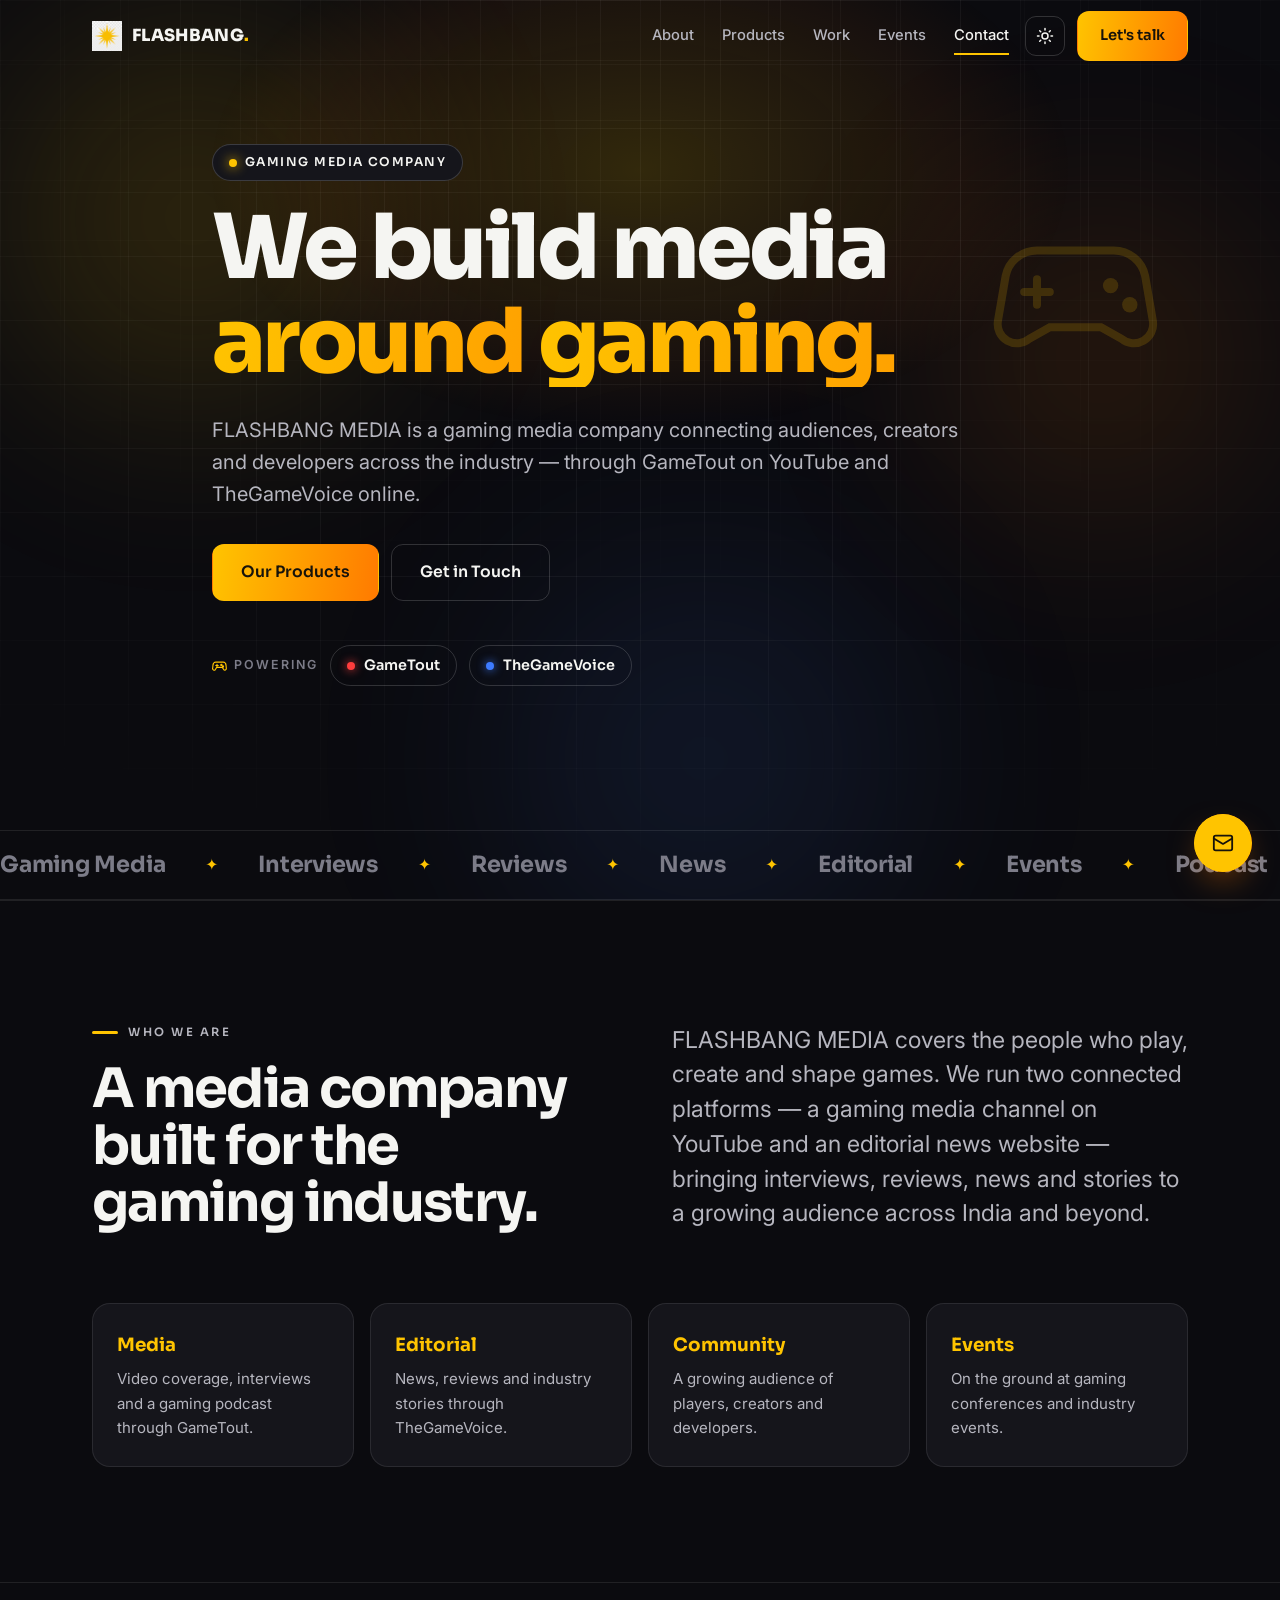
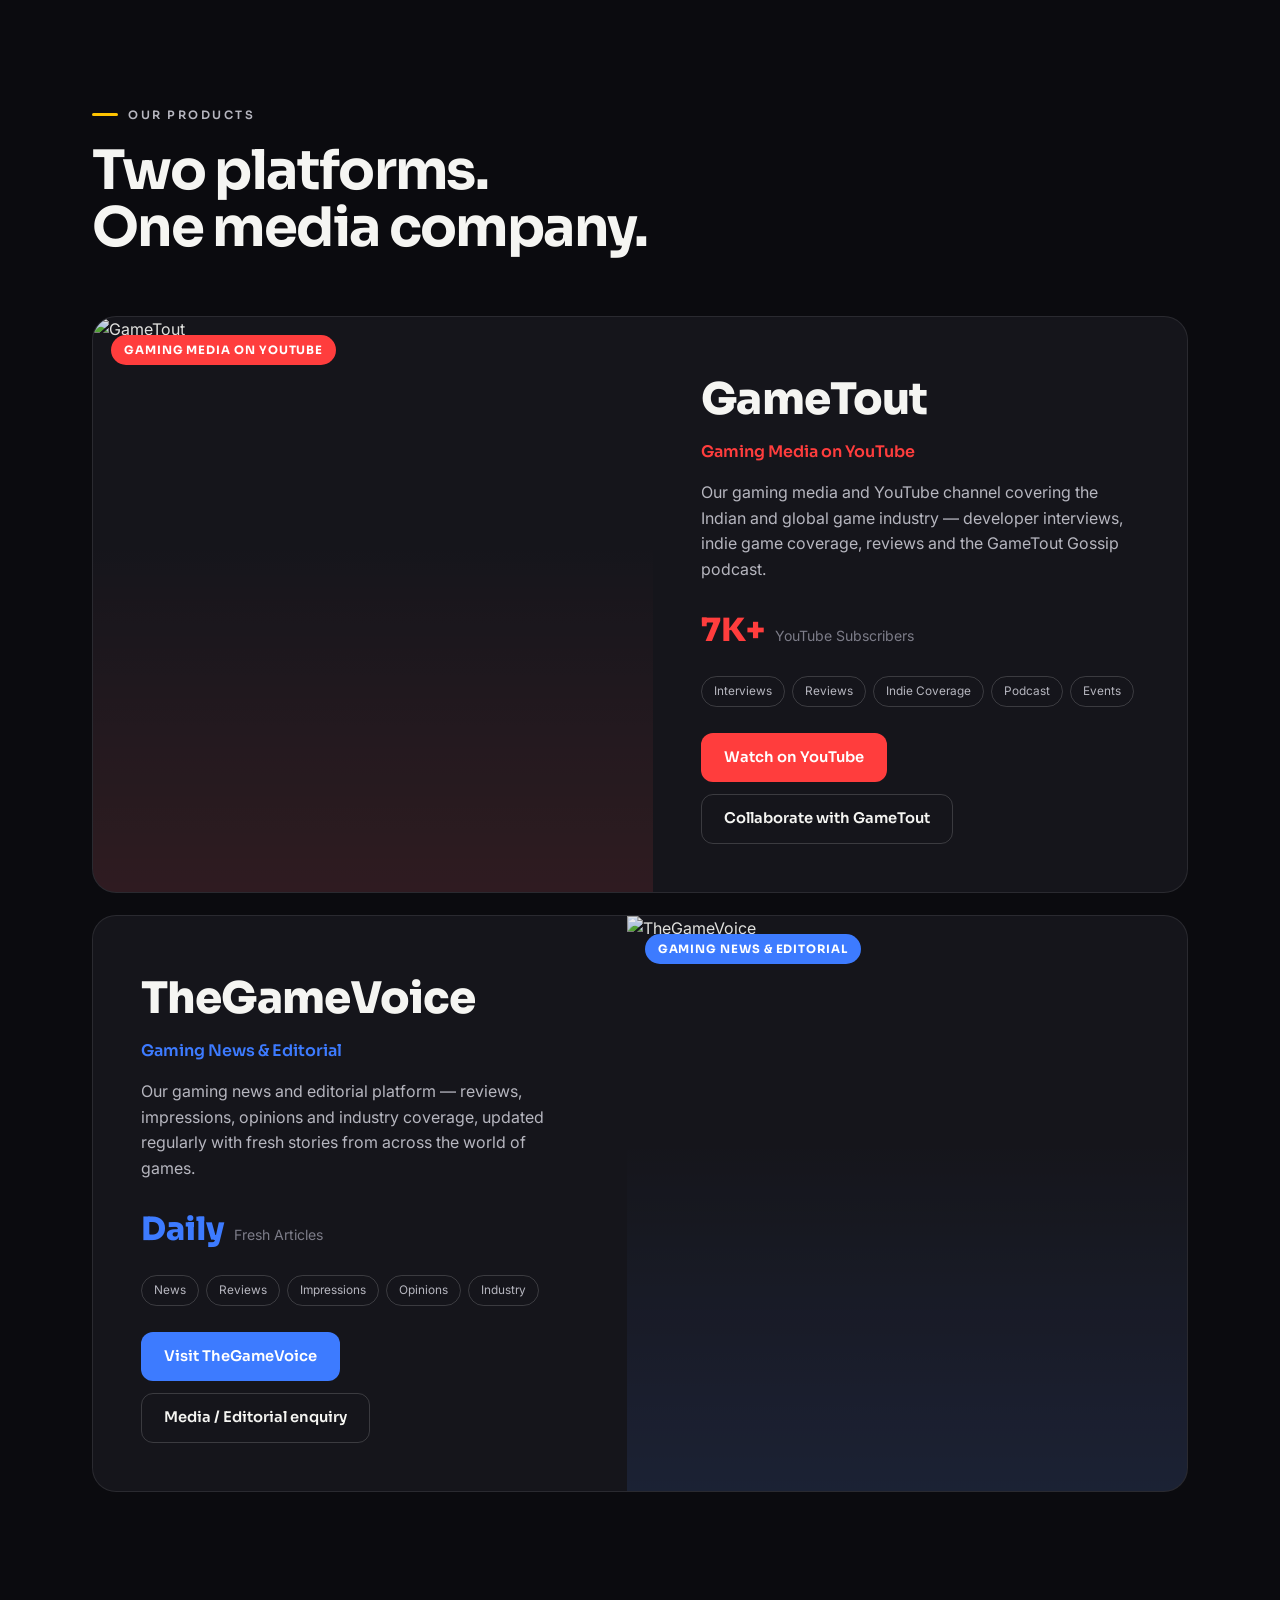
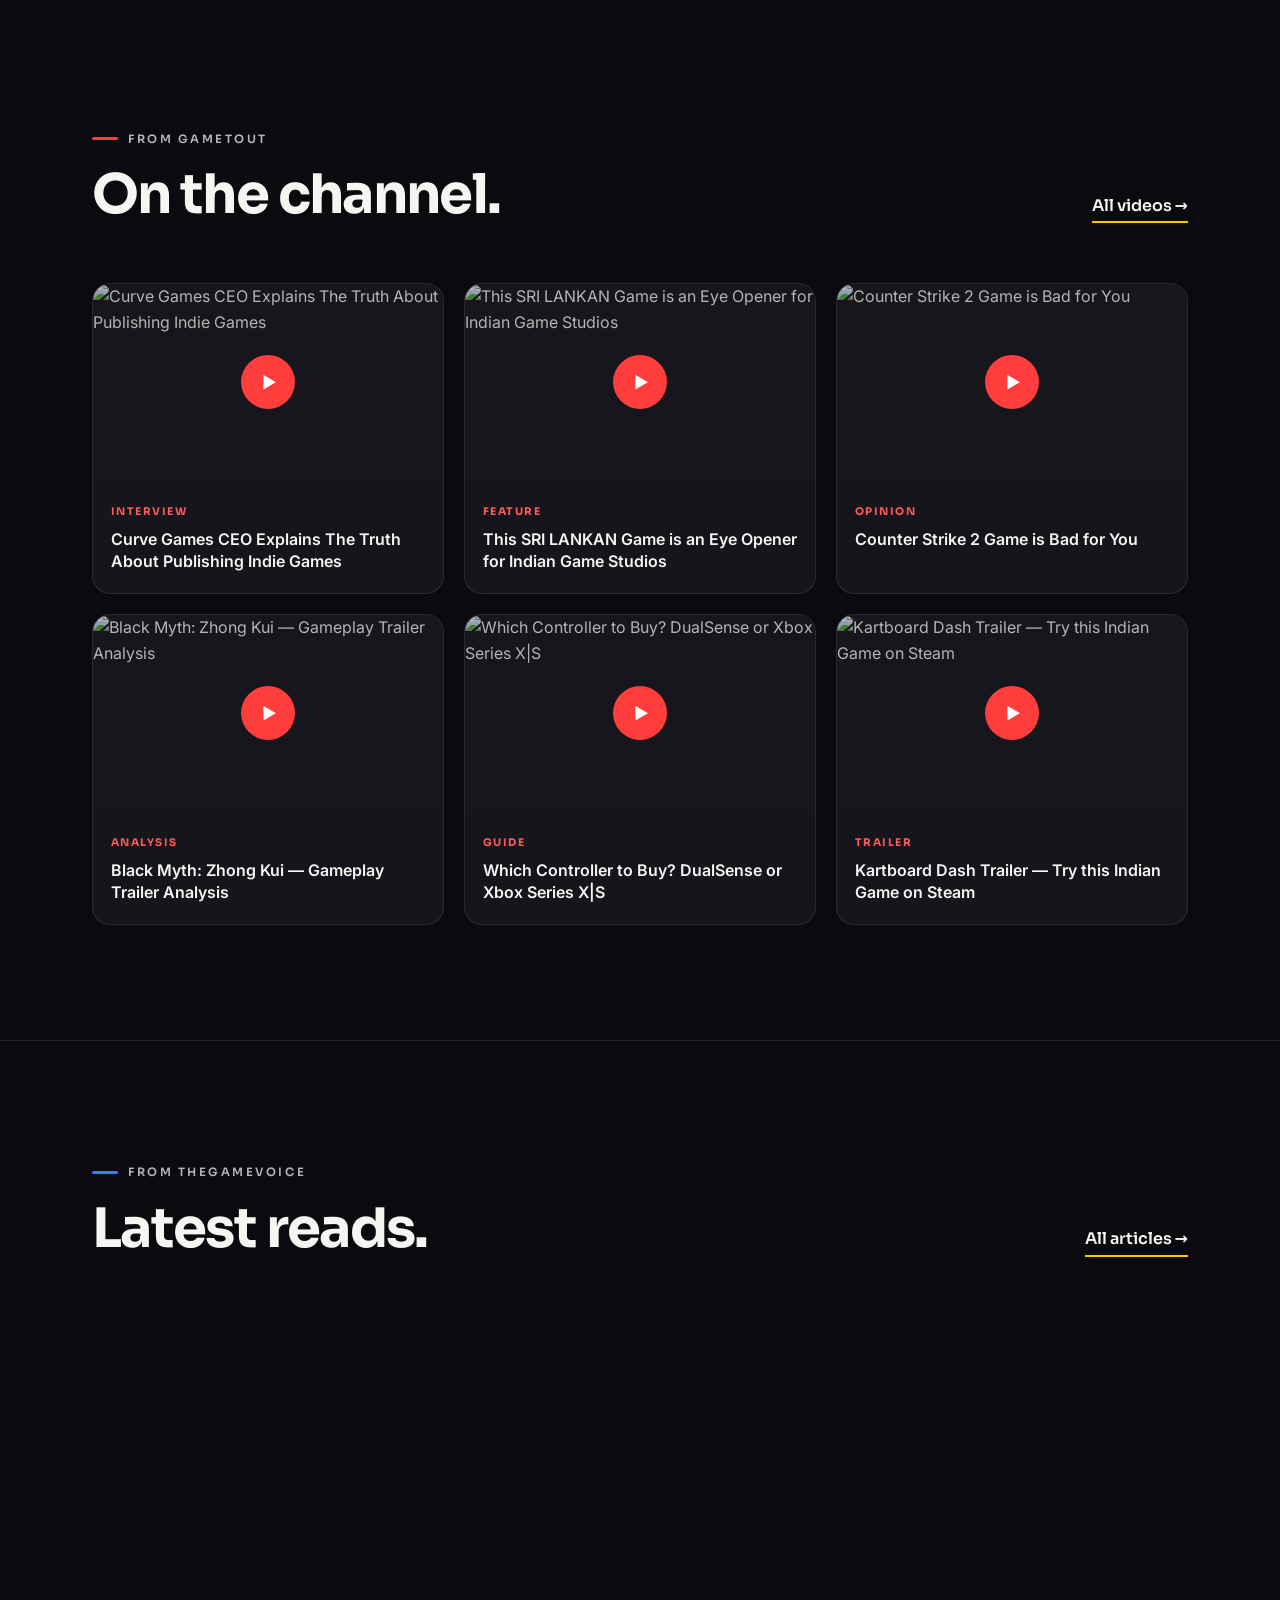
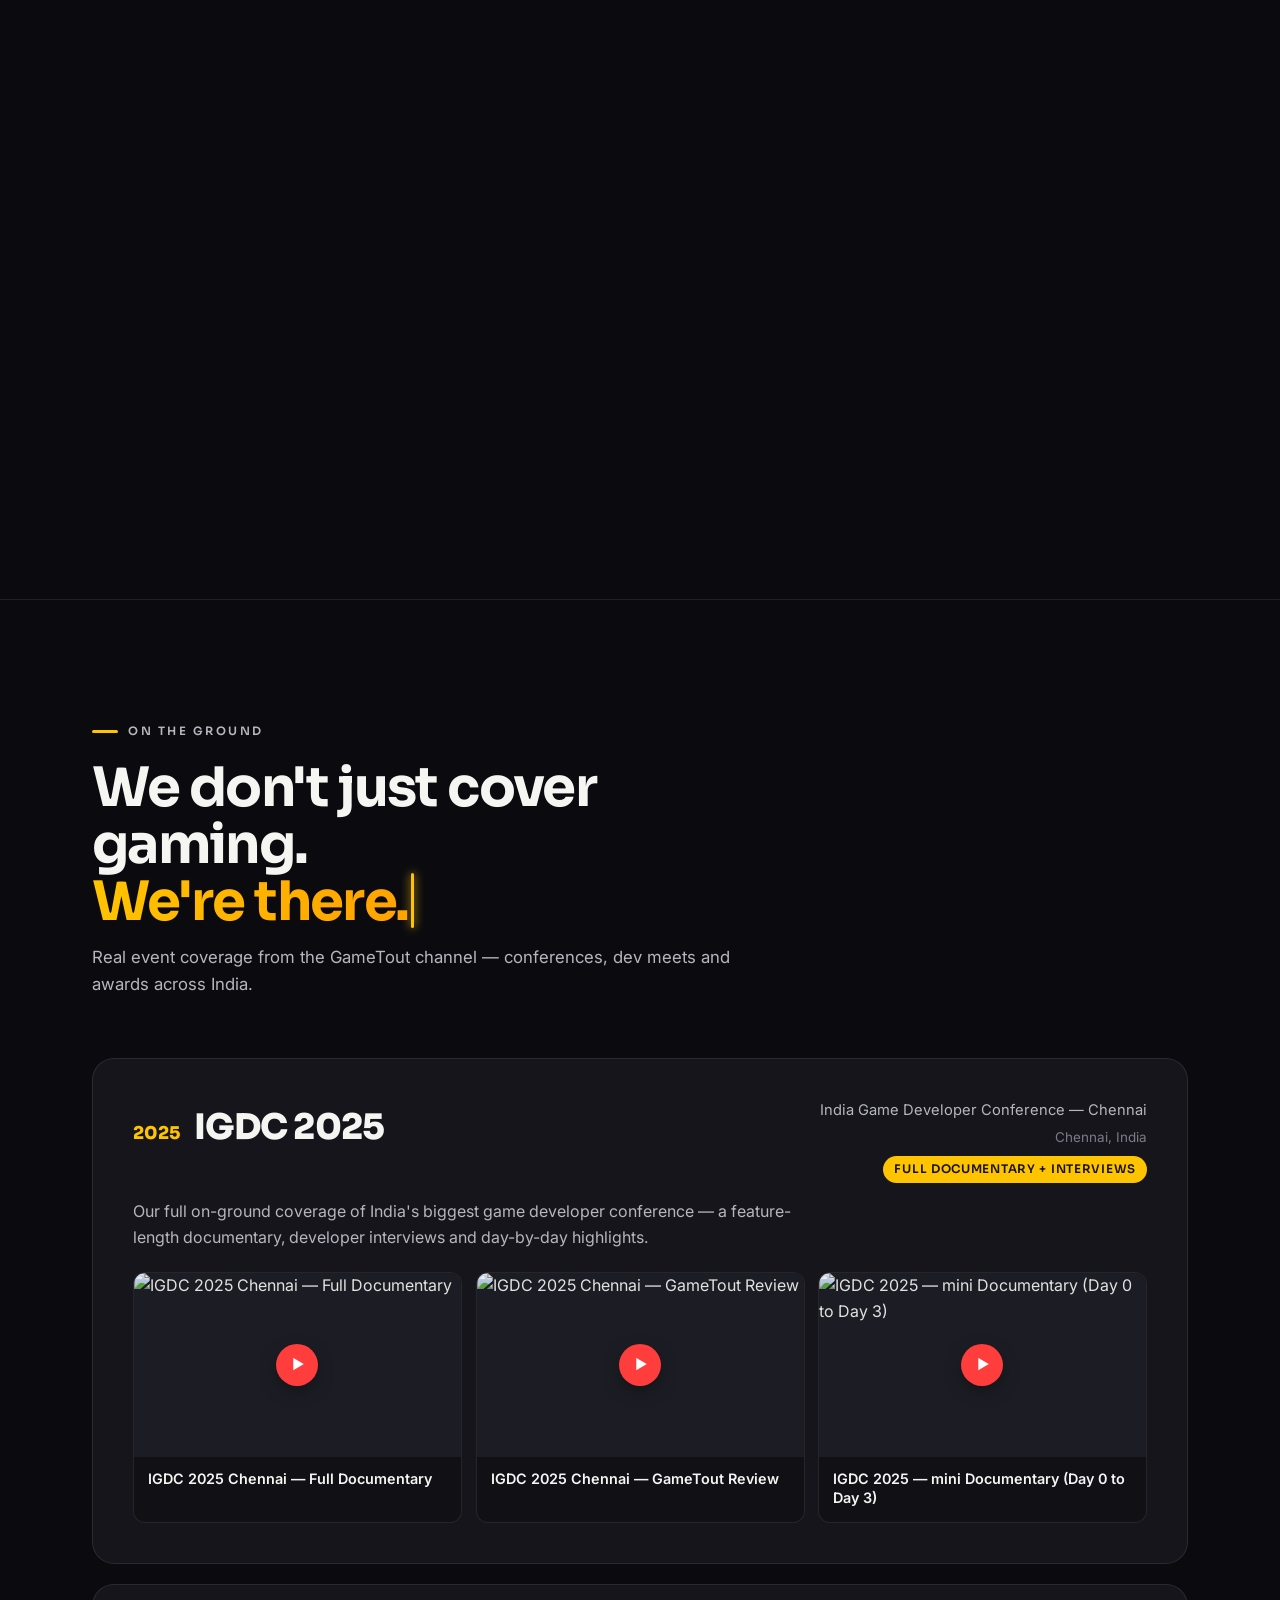
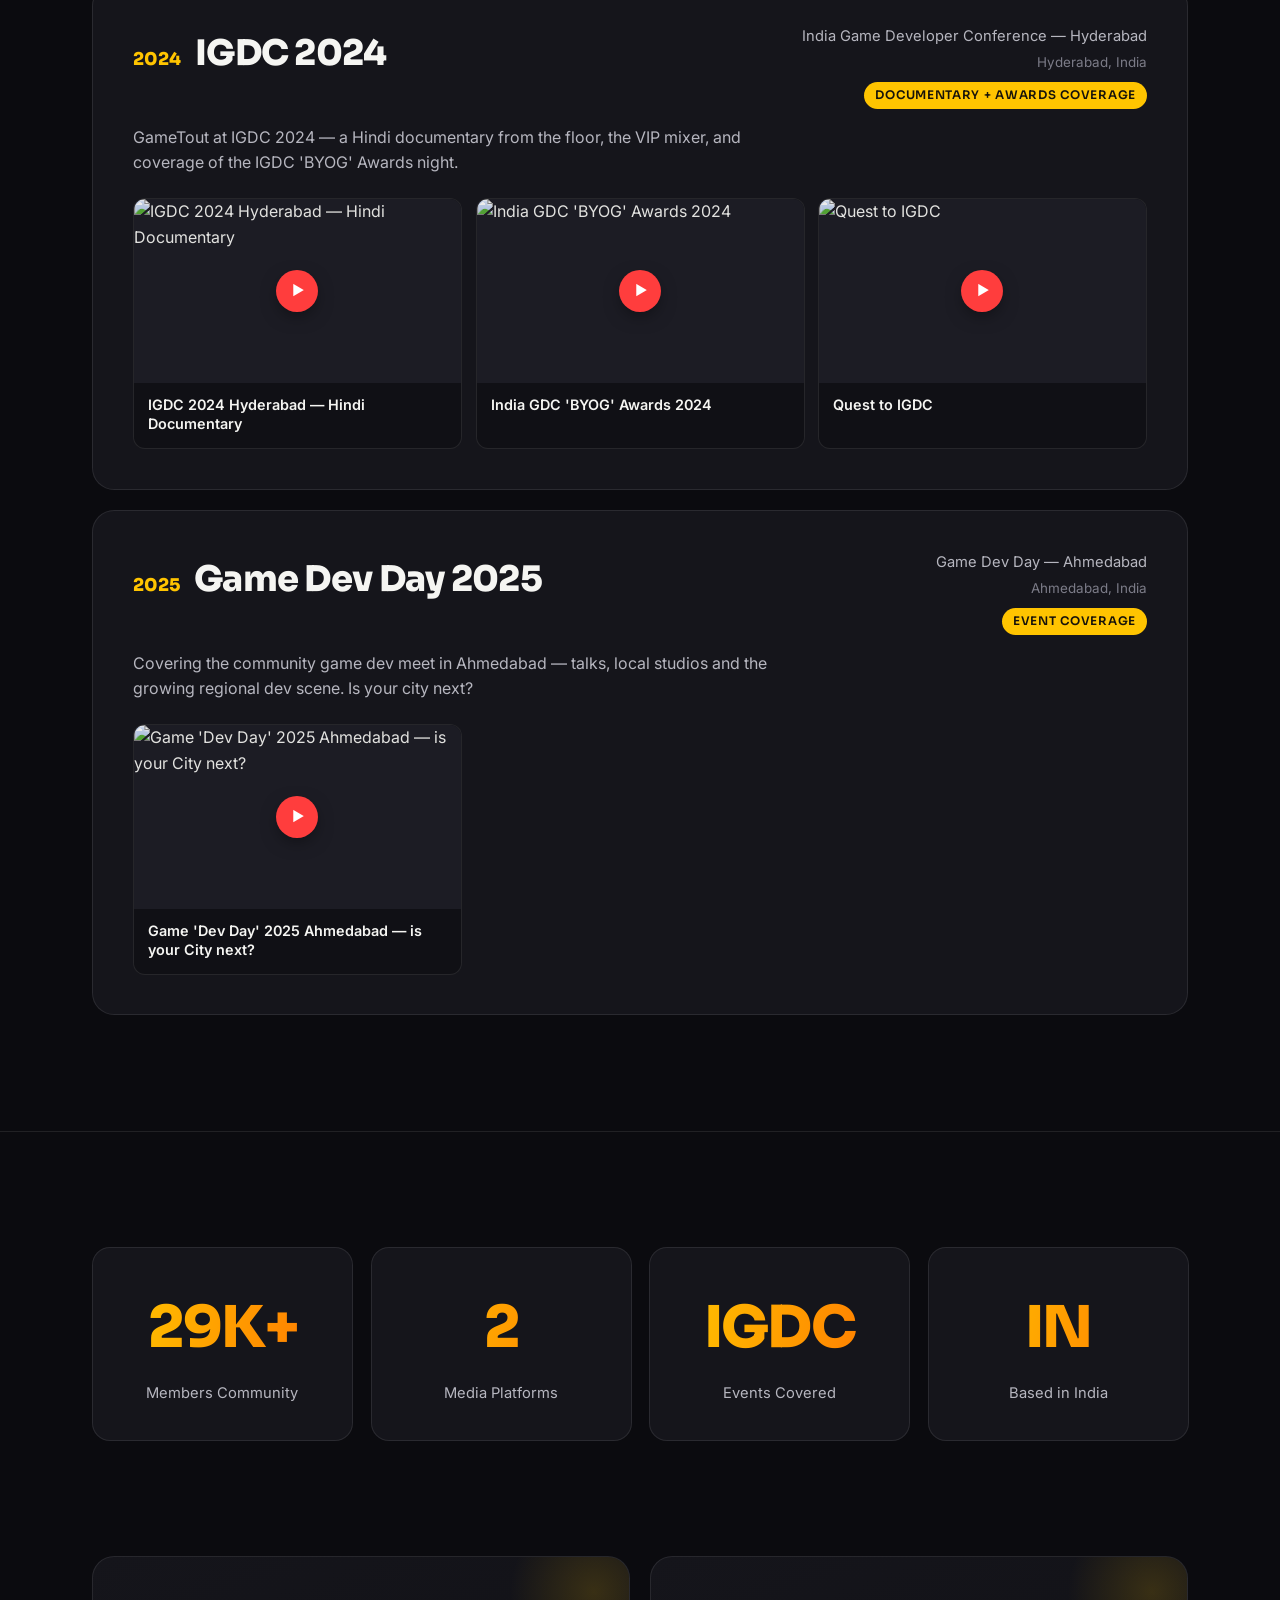
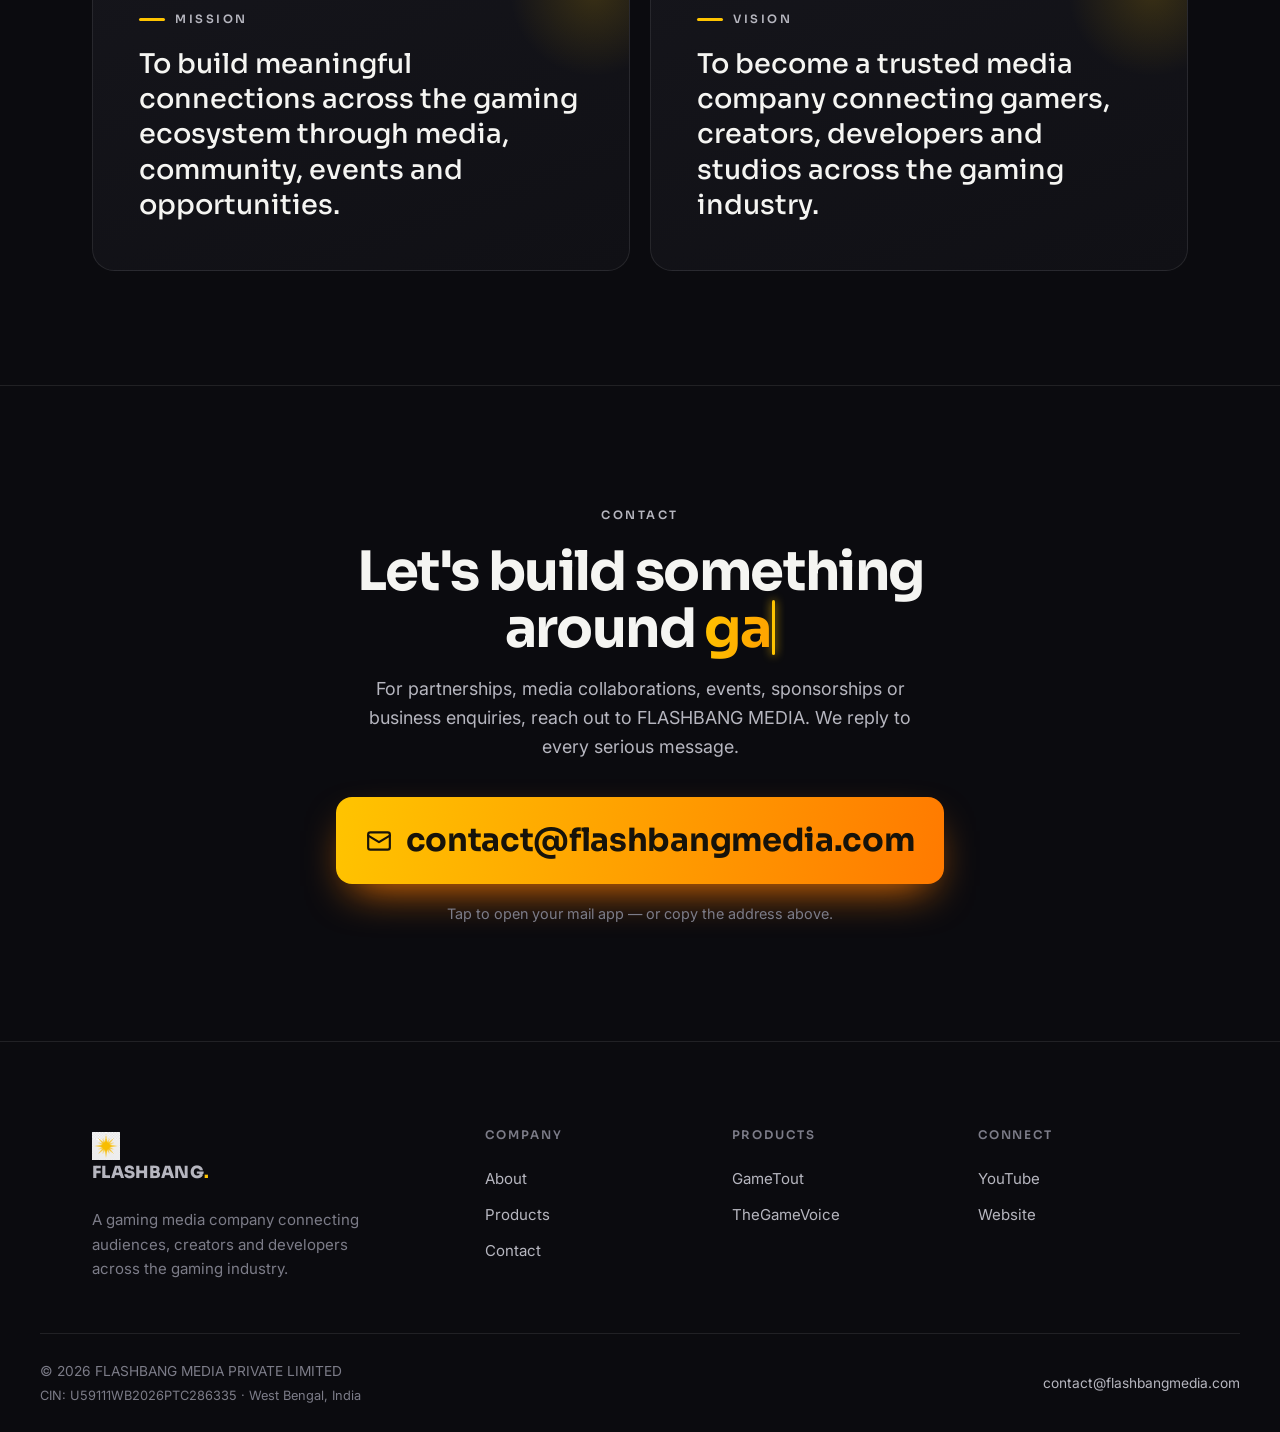
==== commit 5f3c3311: "Fix blank page when opening index directly (file://) - Sections now register their markup via <scrip" ====
--- a/index.html
+++ b/index.html
@@ -19,7 +19,7 @@
   <link rel="preconnect" href="https://fonts.gstatic.com" crossorigin />
   <link href="https://fonts.googleapis.com/css2?family=Sora:wght@400;500;600;700;800&family=Inter:wght@400;500;600&display=swap" rel="stylesheet" />
 
-  <link rel="stylesheet" href="assets/css/style.css?v=12" />
+  <link rel="stylesheet" href="assets/css/style.css?v=13" />
   <script>
     (function () {
       try {
@@ -61,26 +61,43 @@
   <!-- ====== Section partials are injected here by assets/js/include.js ====== -->
   <!-- Each section lives in its own file under /sections for easy maintenance. -->
 
-  <div data-include="sections/nav.html"></div>
+  <div data-include="nav"></div>
 
   <span id="top"></span>
   <main id="main">
-    <div data-include="sections/hero.html"></div>
-    <div data-include="sections/about.html"></div>
-    <div data-include="sections/products.html"></div>
-    <div data-include="sections/work-videos.html"></div>
-    <div data-include="sections/work-articles.html"></div>
-    <div data-include="sections/events.html"></div>
-    <div data-include="sections/stats.html"></div>
-    <div data-include="sections/mission-vision.html"></div>
-    <div data-include="sections/contact.html"></div>
+    <div data-include="hero"></div>
+    <div data-include="about"></div>
+    <div data-include="products"></div>
+    <div data-include="work-videos"></div>
+    <div data-include="work-articles"></div>
+    <div data-include="events"></div>
+    <div data-include="stats"></div>
+    <div data-include="mission-vision"></div>
+    <div data-include="contact"></div>
   </main>
 
-  <div data-include="sections/footer.html"></div>
-  <div data-include="sections/fab.html"></div>
+  <div data-include="footer"></div>
+  <div data-include="fab"></div>
 
-  <!-- Data first, then the loader (which injects sections, then boots main.js + feeds.js) -->
-  <script src="data/content.js?v=12"></script>
-  <script src="assets/js/include.js?v=12"></script>
+  <!-- 1) content data -->
+  <script src="data/content.js?v=13"></script>
+  <!-- 2) section markup (each file registers into window.FB_SECTIONS) -->
+  <script src="sections/nav.js?v=13"></script>
+  <script src="sections/hero.js?v=13"></script>
+  <script src="sections/about.js?v=13"></script>
+  <script src="sections/products.js?v=13"></script>
+  <script src="sections/work-videos.js?v=13"></script>
+  <script src="sections/work-articles.js?v=13"></script>
+  <script src="sections/events.js?v=13"></script>
+  <script src="sections/stats.js?v=13"></script>
+  <script src="sections/mission-vision.js?v=13"></script>
+  <script src="sections/contact.js?v=13"></script>
+  <script src="sections/footer.js?v=13"></script>
+  <script src="sections/fab.js?v=13"></script>
+  <!-- 3) inject sections into their placeholders -->
+  <script src="assets/js/include.js?v=13"></script>
+  <!-- 4) render + animate, then pull live feeds -->
+  <script src="assets/js/main.js?v=13"></script>
+  <script src="assets/js/feeds.js?v=13"></script>
 </body>
 </html>
